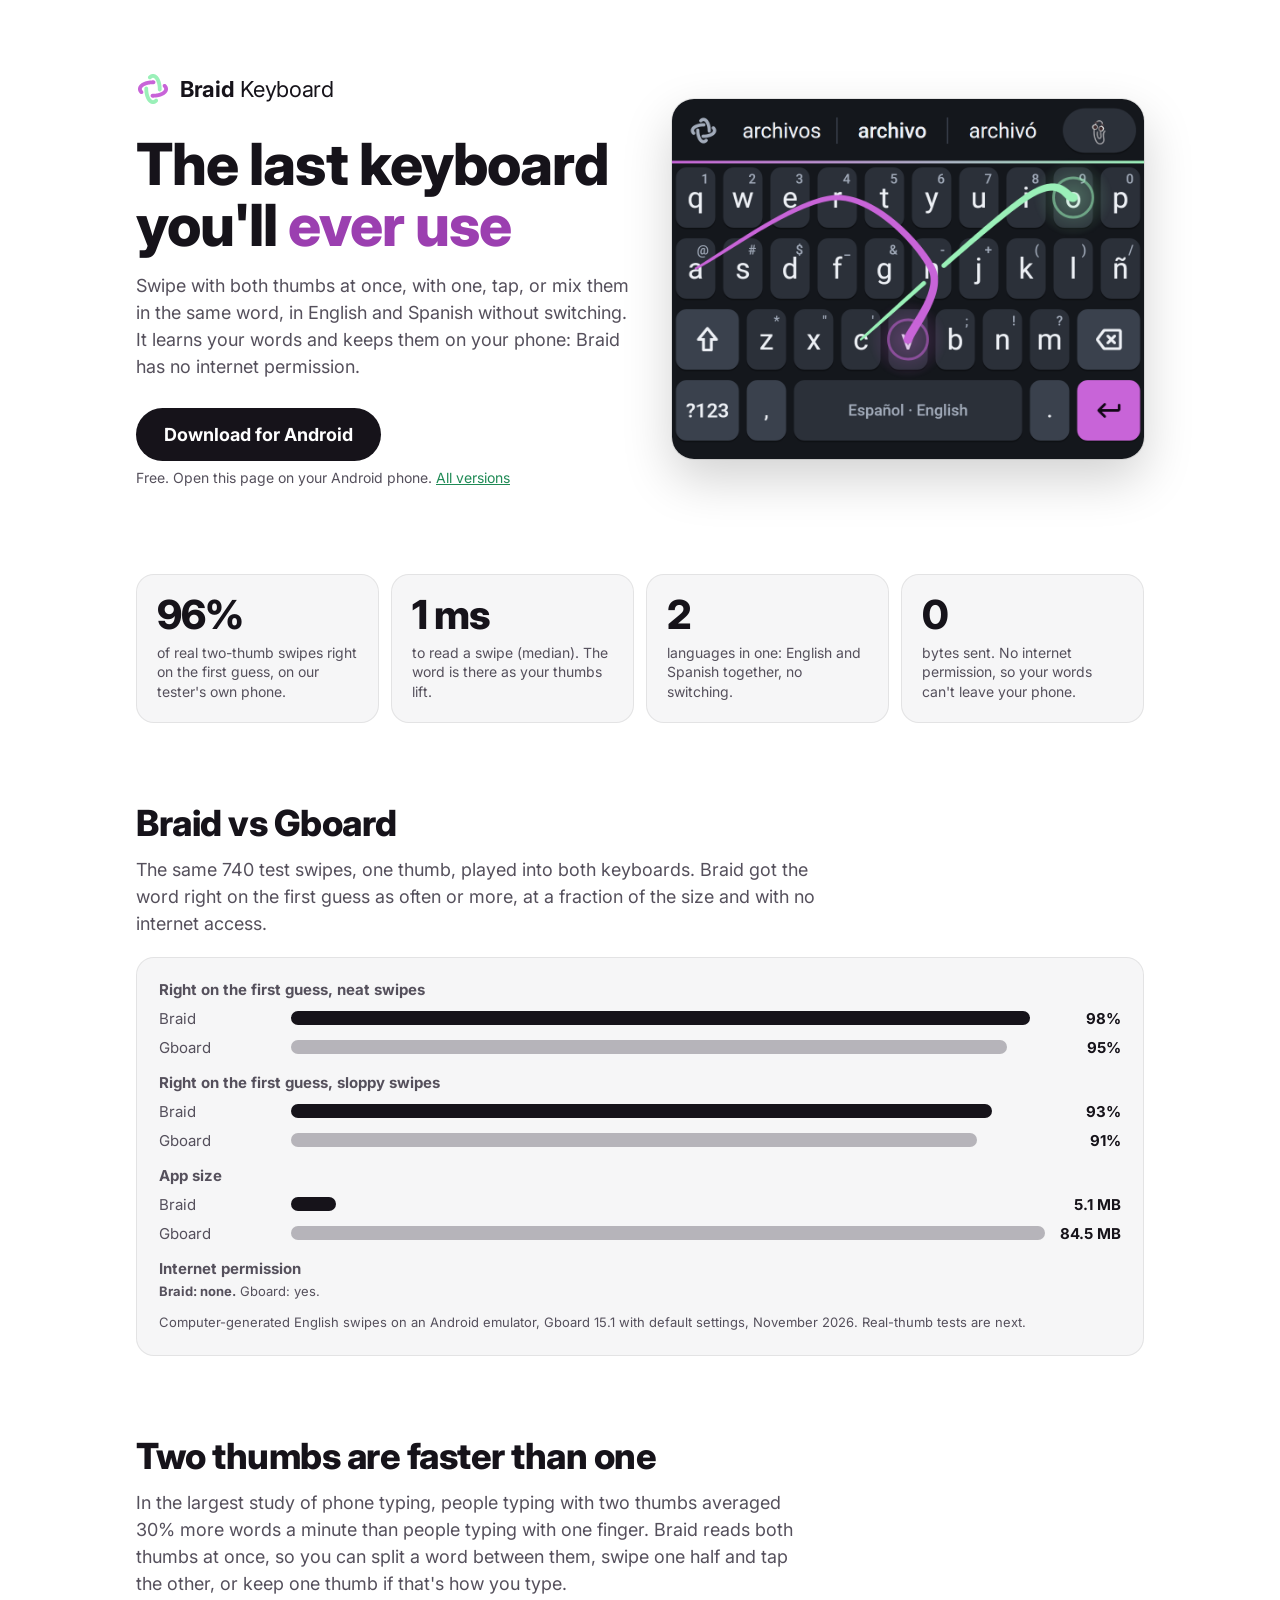
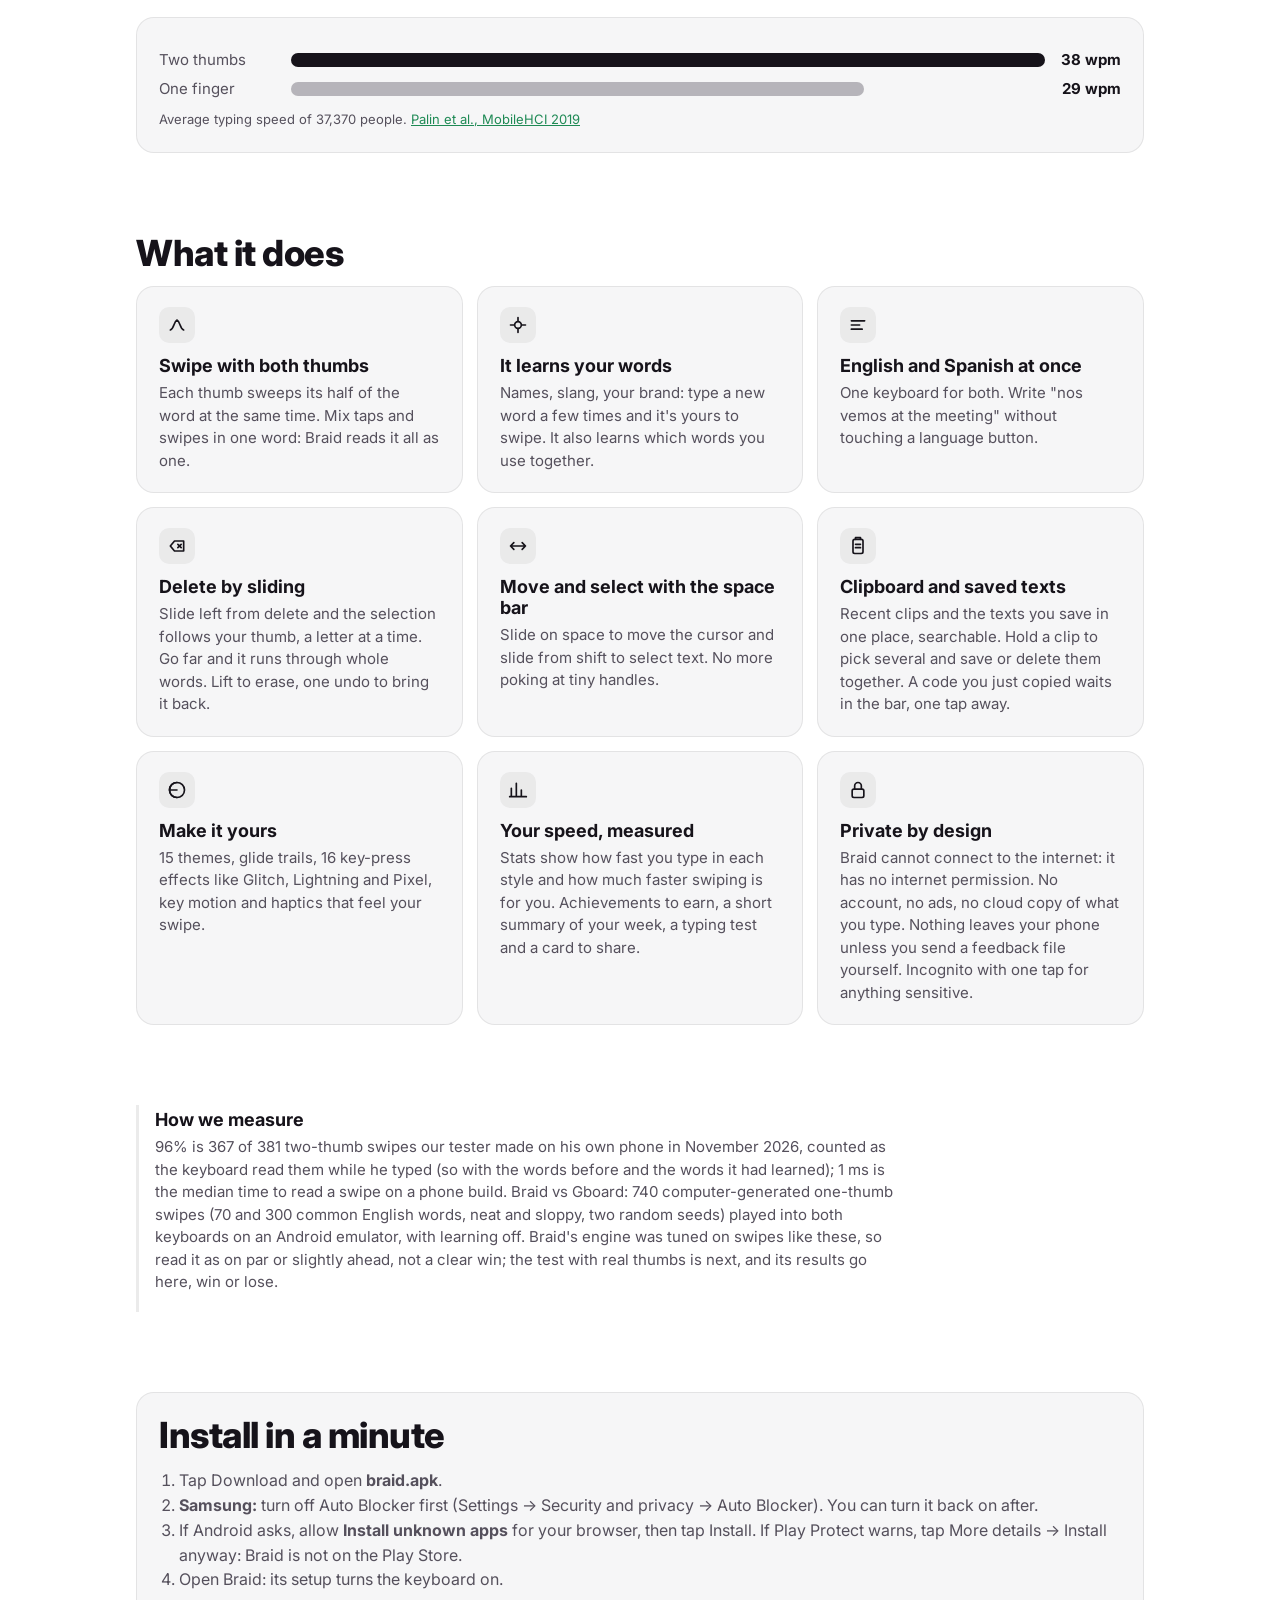
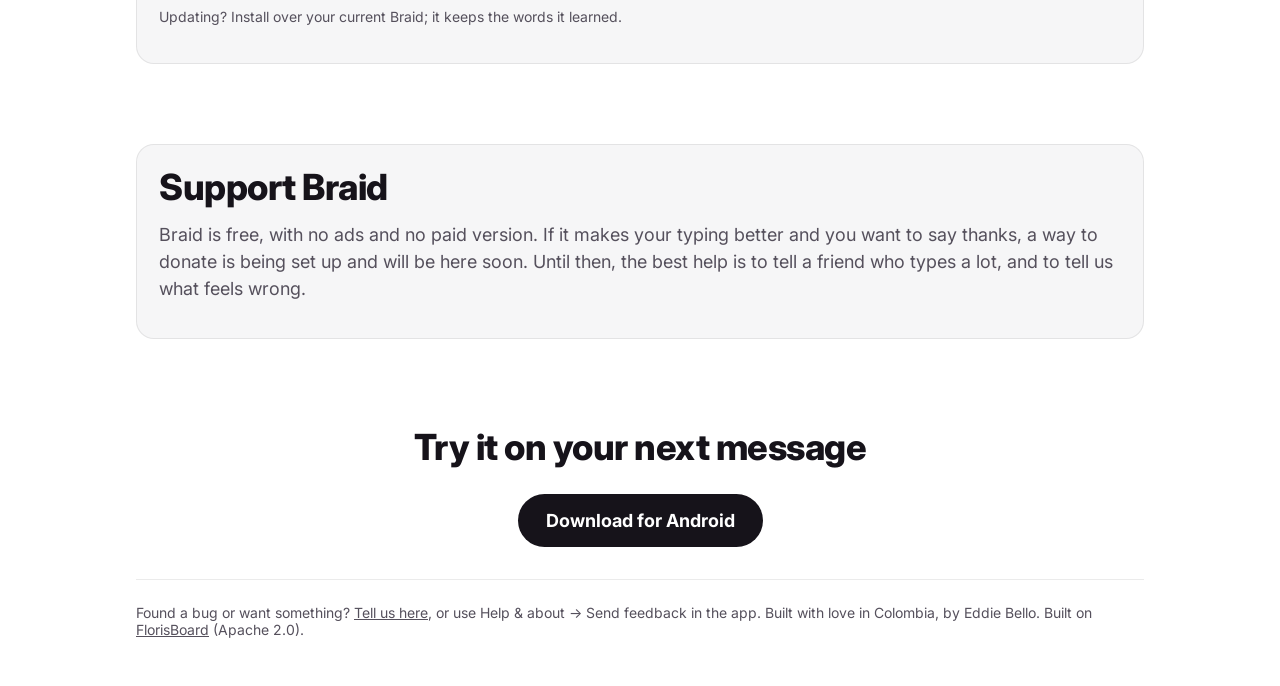
==== docs/index.html @ d8b696b7 "Landing page for 1.16.0: the 96% phone figure, 5.1 MB, new features, privacy in plain words, where t" ====
<!doctype html>
<html lang="en">
<head>
<meta charset="utf-8">
<meta name="viewport" content="width=device-width, initial-scale=1">
<title>Braid Keyboard: the last keyboard you'll ever use</title>
<meta name="description" content="A swipe keyboard for Android that reads two thumbs at once. One thumb, two, taps or a mix, in English and Spanish. Learns your words. Free, private, no internet permission.">
<meta property="og:type" content="website">
<meta property="og:site_name" content="Braid Keyboard">
<meta property="og:title" content="Braid Keyboard: the last keyboard you'll ever use">
<meta property="og:description" content="Swipe with one thumb or two, in English and Spanish. Free for Android. Private: no internet permission.">
<meta property="og:url" content="https://eddie85u.github.io/braidkeyboard/">
<meta property="og:image" content="https://eddie85u.github.io/braidkeyboard/og.png">
<meta property="og:image:width" content="1200">
<meta property="og:image:height" content="630">
<meta property="og:image:alt" content="Braid Keyboard: two thumbs gliding on the keyboard at once">
<meta name="twitter:card" content="summary_large_image">
<meta name="twitter:title" content="Braid Keyboard: the last keyboard you'll ever use">
<meta name="twitter:description" content="Swipe with one thumb or two, in English and Spanish. Free for Android.">
<meta name="twitter:image" content="https://eddie85u.github.io/braidkeyboard/og.png">
<meta name="theme-color" content="#ffffff">
<link rel="icon" type="image/png" href="icon.png">
<link href="https://fonts.googleapis.com/css2?family=Inter:wght@500;700;800&display=swap" rel="stylesheet">
<style>
  :root{--bg:#ffffff;--card:#f6f6f7;--text:#16131a;--muted:#55505c;--orchid:#9b3fb0;--mint:#1f8a55;--line:rgba(0,0,0,.08);--btn:#16131a;--btntext:#fff;--ico:rgba(0,0,0,.05)}
  @media(prefers-color-scheme:dark){:root{--bg:#111113;--card:#1b1b1e;--text:#f4f4f5;--muted:#a8a8b0;--orchid:#d08ae0;--mint:#8fe3b0;--line:rgba(255,255,255,.09);--btn:#f4f4f5;--btntext:#111113;--ico:rgba(255,255,255,.07)}}
  *{box-sizing:border-box}
  html:not([lang=es]) [lang=es],html[lang=es] [lang=en]{display:none}
  body{margin:0;background:var(--bg);color:var(--text);font-family:Inter,Segoe UI,Roboto,Arial,sans-serif}
  .wrap{max-width:1040px;margin:0 auto;padding:0 16px}
  a{color:var(--mint)}
  .hero{display:grid;gap:40px;grid-template-columns:minmax(0,1fr);padding:40px 0 48px}
  @media(min-width:860px){.hero{grid-template-columns:minmax(0,1.05fr) minmax(0,1fr);align-items:center;padding-top:72px}}
  .wm{display:flex;align-items:center;gap:10px;font-size:22px;letter-spacing:-.3px}.wm img{height:34px;width:34px}
  h1{font-size:clamp(36px,7vw,58px);line-height:1.05;font-weight:800;letter-spacing:-1px;margin:28px 0 16px}
  h2{font-size:clamp(26px,4.5vw,36px);line-height:1.15;font-weight:800;letter-spacing:-.5px;margin:0 0 12px}
  h3{font-size:18px;margin:0 0 6px}
  .a{color:inherit}.b{color:var(--orchid)}
  p{font-size:18px;line-height:1.5;color:var(--muted);margin:0 0 14px}
  .btn{display:inline-block;margin:14px 0 8px;padding:16px 28px;border-radius:999px;background:var(--btn);color:var(--btntext);font-weight:700;font-size:18px;text-decoration:none}
  .small{font-size:14px;color:var(--muted)}
  .kb{width:100%;border-radius:22px;box-shadow:0 20px 50px rgba(0,0,0,.18),0 0 0 1px var(--line)}
  section.block{padding:40px 0}
  .lead{max-width:680px}
  .stats{display:grid;gap:12px;grid-template-columns:repeat(2,minmax(0,1fr))}
  @media(min-width:760px){.stats{grid-template-columns:repeat(4,minmax(0,1fr))}}
  .stat{background:var(--card);border:1px solid var(--line);border-radius:18px;padding:20px}
  .num{font-size:clamp(30px,5vw,40px);font-weight:800;letter-spacing:-1px;color:var(--text);line-height:1}
  .stat p{font-size:14px;margin:8px 0 0;line-height:1.4}
  .bars{background:var(--card);border:1px solid var(--line);border-radius:18px;padding:22px;margin-top:20px}
  .bars h3{font-size:15px;color:var(--muted);font-weight:700;margin:0 0 4px}
  .bar{display:grid;grid-template-columns:120px minmax(0,1fr) 64px;gap:12px;align-items:center;margin:10px 0;font-size:15px;color:var(--muted)}
  .bar i{display:block;height:14px;border-radius:7px;background:var(--text)}
  .bar.one i{background:var(--muted);opacity:.4}
  .bar b{color:var(--text);text-align:right}
  .src{font-size:13px;color:var(--muted);margin:12px 0 0}
  .grid{display:grid;gap:14px;grid-template-columns:minmax(0,1fr)}
  @media(min-width:640px){.grid{grid-template-columns:repeat(2,minmax(0,1fr))}}
  @media(min-width:960px){.grid{grid-template-columns:repeat(3,minmax(0,1fr))}}
  .card{background:var(--card);border:1px solid var(--line);border-radius:18px;padding:20px 22px}
  .card p{font-size:15px;margin:0}
  .ico{width:36px;height:36px;border-radius:10px;background:var(--ico);display:grid;place-items:center;margin-bottom:12px}
  .ico svg{width:20px;height:20px;stroke:var(--text);fill:none;stroke-width:2;stroke-linecap:round;stroke-linejoin:round}
  .honest{border-left:3px solid var(--line);padding:4px 0 4px 16px;max-width:760px}
  .honest p{font-size:15px}
  ol{margin:0;padding-left:20px;color:var(--muted);line-height:1.55;font-size:16px}
  .steps{background:var(--card);border:1px solid var(--line);border-radius:18px;padding:22px}
  .cta{text-align:center;padding:48px 0 24px}
  footer{font-size:14px;color:var(--muted);padding:24px 0 48px;border-top:1px solid var(--line)}
  footer a{color:var(--muted)}
</style>
</head>
<body>
<div class="wrap">
  <div class="hero">
    <section>
      <div class="wm"><img src="mark.svg" alt=""><span><b>Braid</b> Keyboard</span></div>
      <h1><span lang="en">The last keyboard <span class="a">you'll</span> <span class="b">ever use</span></span><span lang="es">El último teclado <span class="a">que vas</span> <span class="b">a usar</span></span></h1>
      <p lang="en">Swipe with both thumbs at once, with one, tap, or mix them in the same word, in English and Spanish without switching. It learns your words and keeps them on your phone: Braid has no internet permission.</p>
      <p lang="es">Desliza con los dos pulgares a la vez, con uno, toca o mezcla en la misma palabra, en español e inglés sin cambiar de idioma. Aprende tus palabras y las guarda en tu teléfono: Braid no tiene permiso de internet.</p>
      <a class="btn" href="https://github.com/eddie85u/braidkeyboard/releases/latest/download/braid.apk"><span lang="en">Download for Android</span><span lang="es">Descargar para Android</span></a>
      <div class="small"><span lang="en">Free. Open this page on your Android phone. <a href="https://github.com/eddie85u/braidkeyboard/releases/latest">All versions</a></span><span lang="es">Gratis. Abre esta página en tu Android. <a href="https://github.com/eddie85u/braidkeyboard/releases/latest">Todas las versiones</a></span></div>
    </section>
    <img class="kb" src="keyboard.png" alt="Braid with two thumbs gliding at once">
  </div>

  <section class="block">
    <div class="stats">
      <div class="stat"><div class="num">96%</div><p lang="en">of real two-thumb swipes right on the first guess, on our tester's own phone.</p><p lang="es">de deslizamientos reales con dos pulgares, acertados a la primera, en el teléfono de nuestro probador.</p></div>
      <div class="stat"><div class="num o">1 ms</div><p lang="en">to read a swipe (median). The word is there as your thumbs lift.</p><p lang="es">para leer un deslizamiento (mediana). La palabra está ahí al levantar los pulgares.</p></div>
      <div class="stat"><div class="num">2</div><p lang="en">languages in one: English and Spanish together, no switching.</p><p lang="es">idiomas en uno: español e inglés juntos, sin cambiar.</p></div>
      <div class="stat"><div class="num o">0</div><p lang="en">bytes sent. No internet permission, so your words can't leave your phone.</p><p lang="es">bytes enviados. Sin permiso de internet, tus palabras no salen de tu teléfono.</p></div>
    </div>
  </section>

  <section class="block">
    <div class="lead">
      <h2><span lang="en">Braid vs Gboard</span><span lang="es">Braid vs Gboard</span></h2>
      <p lang="en">The same 740 test swipes, one thumb, played into both keyboards. Braid got the word right on the first guess as often or more, at a fraction of the size and with no internet access.</p>
      <p lang="es">Los mismos 740 deslizamientos de prueba, con un pulgar, en los dos teclados. Braid acertó la palabra a la primera igual o más veces, con una fracción del tamaño y sin acceso a internet.</p>
    </div>
    <div class="bars">
      <h3><span lang="en">Right on the first guess, neat swipes</span><span lang="es">Acierto a la primera, trazos limpios</span></h3>
      <div class="bar"><span>Braid</span><i style="width:98%"></i><b>98%</b></div>
      <div class="bar one"><span>Gboard</span><i style="width:95%"></i><b>95%</b></div>
      <h3 style="margin-top:16px"><span lang="en">Right on the first guess, sloppy swipes</span><span lang="es">Acierto a la primera, trazos descuidados</span></h3>
      <div class="bar"><span>Braid</span><i style="width:93%"></i><b>93%</b></div>
      <div class="bar one"><span>Gboard</span><i style="width:91%"></i><b>91%</b></div>
      <h3 style="margin-top:16px"><span lang="en">App size</span><span lang="es">Tamaño de la app</span></h3>
      <div class="bar"><span>Braid</span><i style="width:6%"></i><b>5.1 MB</b></div>
      <div class="bar one"><span>Gboard</span><i style="width:100%"></i><b>84.5 MB</b></div>
      <h3 style="margin-top:16px"><span lang="en">Internet permission</span><span lang="es">Permiso de internet</span></h3>
      <p class="src" style="margin-top:4px"><span lang="en"><b>Braid: none.</b> Gboard: yes.</span><span lang="es"><b>Braid: ninguno.</b> Gboard: sí.</span></p>
      <p class="src"><span lang="en">Computer-generated English swipes on an Android emulator, Gboard 15.1 with default settings, November 2026. Real-thumb tests are next.</span><span lang="es">Deslizamientos en inglés generados por computadora en un emulador de Android, Gboard 15.1 con su configuración de fábrica, noviembre de 2026. Siguen las pruebas con pulgares reales.</span></p>
    </div>
  </section>

  <section class="block">
    <div class="lead">
      <h2><span lang="en">Two thumbs are faster than one</span><span lang="es">Dos pulgares son más rápidos que uno</span></h2>
      <p lang="en">In the largest study of phone typing, people typing with two thumbs averaged 30% more words a minute than people typing with one finger. Braid reads both thumbs at once, so you can split a word between them, swipe one half and tap the other, or keep one thumb if that's how you type.</p>
      <p lang="es">En el estudio más grande sobre escritura en el teléfono, quienes escriben con dos pulgares hicieron en promedio 30% más palabras por minuto que quienes escriben con un dedo. Braid lee los dos pulgares a la vez: reparte una palabra entre ellos, desliza una mitad y toca la otra, o sigue con un pulgar si así escribes.</p>
    </div>
    <div class="bars" role="img" aria-label="Two thumbs 38 words a minute, one finger 29">
      <div class="bar"><span lang="en">Two thumbs</span><span lang="es">Dos pulgares</span><i style="width:100%"></i><b>38 wpm</b></div>
      <div class="bar one"><span lang="en">One finger</span><span lang="es">Un dedo</span><i style="width:76%"></i><b>29 wpm</b></div>
      <p class="src"><span lang="en">Average typing speed of 37,370 people.</span><span lang="es">Velocidad promedio de 37.370 personas.</span> <a href="https://www.pokristensson.com/pubs/PalinEtAlMobileHCI2019.pdf">Palin et al., MobileHCI 2019</a></p>
    </div>
  </section>

  <section class="block">
    <h2><span lang="en">What it does</span><span lang="es">Lo que hace</span></h2>
    <div class="grid">
      <div class="card"><div class="ico"><svg viewBox="0 0 24 24"><path d="M4 18c5-2 4-10 8-12M20 18c-5-2-4-10-8-12"/></svg></div><h3><span lang="en">Swipe with both thumbs</span><span lang="es">Desliza con los dos pulgares</span></h3><p lang="en">Each thumb sweeps its half of the word at the same time. Mix taps and swipes in one word: Braid reads it all as one.</p><p lang="es">Cada pulgar recorre su mitad de la palabra al mismo tiempo. Mezcla toques y deslizamientos en una palabra: Braid lo lee todo junto.</p></div>
      <div class="card"><div class="ico"><svg viewBox="0 0 24 24"><path d="M12 3v4M12 17v4M3 12h4M17 12h4"/><circle cx="12" cy="12" r="4"/></svg></div><h3><span lang="en">It learns your words</span><span lang="es">Aprende tus palabras</span></h3><p lang="en">Names, slang, your brand: type a new word a few times and it's yours to swipe. It also learns which words you use together.</p><p lang="es">Nombres, jerga, tu marca: escribe una palabra nueva unas veces y ya la puedes deslizar. También aprende qué palabras usas juntas.</p></div>
      <div class="card"><div class="ico"><svg viewBox="0 0 24 24"><path d="M4 7h16M4 12h10M4 17h13"/></svg></div><h3><span lang="en">English and Spanish at once</span><span lang="es">Español e inglés a la vez</span></h3><p lang="en">One keyboard for both. Write "nos vemos at the meeting" without touching a language button.</p><p lang="es">Un solo teclado para los dos. Escribe "see you en la reunión" sin tocar un botón de idioma.</p></div>
      <div class="card"><div class="ico"><svg viewBox="0 0 24 24"><path d="M20 6H9l-5 6 5 6h11z"/><path d="M13 10l4 4M17 10l-4 4"/></svg></div><h3><span lang="en">Delete by sliding</span><span lang="es">Borra deslizando</span></h3><p lang="en">Slide left from delete and the selection follows your thumb, a letter at a time. Go far and it runs through whole words. Lift to erase, one undo to bring it back.</p><p lang="es">Desliza a la izquierda desde borrar y la selección sigue tu pulgar, letra por letra. Ve lejos y avanza por palabras enteras. Levanta para borrar; un deshacer lo devuelve.</p></div>
      <div class="card"><div class="ico"><svg viewBox="0 0 24 24"><path d="M3 12h18M7 8l-4 4 4 4M17 8l4 4-4 4"/></svg></div><h3><span lang="en">Move and select with the space bar</span><span lang="es">Mueve y selecciona con la barra espaciadora</span></h3><p lang="en">Slide on space to move the cursor and slide from shift to select text. No more poking at tiny handles.</p><p lang="es">Desliza en el espacio para mover el cursor y desliza desde mayúsculas para seleccionar. Se acabó pelear con los marcadores.</p></div>
      <div class="card"><div class="ico"><svg viewBox="0 0 24 24"><rect x="6" y="4" width="12" height="17" rx="2"/><path d="M9 4V2h6v2M9 10h6M9 14h6"/></svg></div><h3><span lang="en">Clipboard and saved texts</span><span lang="es">Portapapeles y textos guardados</span></h3><p lang="en">Recent clips and the texts you save in one place, searchable. Hold a clip to pick several and save or delete them together. A code you just copied waits in the bar, one tap away.</p><p lang="es">Lo que copiaste y los textos que guardas, en un solo lugar y con búsqueda. Mantén un recorte para elegir varios y guardarlos o borrarlos juntos. Un código recién copiado espera en la barra, a un toque.</p></div>
      <div class="card"><div class="ico"><svg viewBox="0 0 24 24"><circle cx="12" cy="12" r="9"/><path d="M12 3a9 9 0 0 0 0 18M3 12h9"/></svg></div><h3><span lang="en">Make it yours</span><span lang="es">Hazlo tuyo</span></h3><p lang="en">15 themes, glide trails, 16 key-press effects like Glitch, Lightning and Pixel, key motion and haptics that feel your swipe.</p><p lang="es">15 temas, estelas al deslizar, 16 efectos al tocar como Glitch, Rayo y Píxel, movimiento de teclas y vibración que sigue tu trazo.</p></div>
      <div class="card"><div class="ico"><svg viewBox="0 0 24 24"><path d="M4 20V10M10 20V4M16 20v-8M22 20H2"/></svg></div><h3><span lang="en">Your speed, measured</span><span lang="es">Tu velocidad, medida</span></h3><p lang="en">Stats show how fast you type in each style and how much faster swiping is for you. Achievements to earn, a short summary of your week, a typing test and a card to share.</p><p lang="es">Las estadísticas muestran qué tan rápido escribes en cada estilo y cuánto más rápido es deslizar para ti. Logros por ganar, un resumen corto de tu semana, una prueba de escritura y una tarjeta para compartir.</p></div>
      <div class="card"><div class="ico"><svg viewBox="0 0 24 24"><rect x="5" y="11" width="14" height="10" rx="2"/><path d="M8 11V7a4 4 0 0 1 8 0v4"/></svg></div><h3><span lang="en">Private by design</span><span lang="es">Privado de verdad</span></h3><p lang="en">Braid cannot connect to the internet: it has no internet permission. No account, no ads, no cloud copy of what you type. Nothing leaves your phone unless you send a feedback file yourself. Incognito with one tap for anything sensitive.</p><p lang="es">Braid no puede conectarse a internet: no tiene ese permiso. Sin cuenta, sin anuncios, sin copias en la nube de lo que escribes. Nada sale de tu teléfono a menos que tú mismo envíes un archivo de comentarios. Incógnito con un toque para lo delicado.</p></div>
    </div>
  </section>

  <section class="block">
    <div class="honest">
      <h3><span lang="en">How we measure</span><span lang="es">Cómo medimos</span></h3>
      <p lang="en">96% is 367 of 381 two-thumb swipes our tester made on his own phone in November 2026, counted as the keyboard read them while he typed (so with the words before and the words it had learned); 1 ms is the median time to read a swipe on a phone build. Braid vs Gboard: 740 computer-generated one-thumb swipes (70 and 300 common English words, neat and sloppy, two random seeds) played into both keyboards on an Android emulator, with learning off. Braid's engine was tuned on swipes like these, so read it as on par or slightly ahead, not a clear win; the test with real thumbs is next, and its results go here, win or lose.</p>
      <p lang="es">El 96% son 367 de 381 deslizamientos con dos pulgares que nuestro probador hizo en su propio teléfono en noviembre de 2026, contados como el teclado los leyó mientras escribía (con las palabras anteriores y las que había aprendido); 1 ms es la mediana para leer un deslizamiento en un teléfono. Braid vs Gboard: 740 deslizamientos con un pulgar generados por computadora (70 y 300 palabras comunes en inglés, limpios y descuidados, dos semillas al azar) en los dos teclados en un emulador de Android, sin aprendizaje. El motor de Braid se ajustó con deslizamientos así, así que léelo como parejo o un poco adelante, no una victoria clara; sigue la prueba con pulgares reales, y sus resultados van aquí, ganemos o perdamos.</p>
    </div>
  </section>

  <section class="block">
    <div class="steps">
      <h2><span lang="en">Install in a minute</span><span lang="es">Instálalo en un minuto</span></h2>
      <ol lang="en"><li>Tap Download and open <b>braid.apk</b>.</li><li><b>Samsung:</b> turn off Auto Blocker first (Settings → Security and privacy → Auto Blocker). You can turn it back on after.</li><li>If Android asks, allow <b>Install unknown apps</b> for your browser, then tap Install. If Play Protect warns, tap More details → Install anyway: Braid is not on the Play Store.</li><li>Open Braid: its setup turns the keyboard on.</li></ol>
      <ol lang="es"><li>Toca Descargar y abre <b>braid.apk</b>.</li><li><b>Samsung:</b> apaga primero Auto Blocker (Ajustes → Seguridad y privacidad → Auto Blocker). Luego lo puedes volver a encender.</li><li>Si Android pregunta, permite <b>Instalar apps desconocidas</b> para tu navegador y toca Instalar. Si Play Protect avisa, toca Más detalles → Instalar de todos modos: Braid no está en Play Store.</li><li>Abre Braid: su configuración activa el teclado.</li></ol>
      <p class="small" style="margin-top:14px"><span lang="en">Updating? Install over your current Braid; it keeps the words it learned.</span><span lang="es">¿Actualizando? Instala encima de tu Braid actual; conserva las palabras que aprendió.</span></p>
    </div>
  </section>

  <section class="block" id="support">
    <div class="steps">
      <h2><span lang="en">Support Braid</span><span lang="es">Apoya a Braid</span></h2>
      <p lang="en">Braid is free, with no ads and no paid version. If it makes your typing better and you want to say thanks, a way to donate is being set up and will be here soon. Until then, the best help is to tell a friend who types a lot, and to tell us what feels wrong.</p>
      <p lang="es">Braid es gratis, sin anuncios y sin versión de pago. Si te ayuda a escribir mejor y quieres dar las gracias, pronto habrá aquí una forma de donar. Mientras tanto, la mejor ayuda es contarle a alguien que escribe mucho, y contarnos qué se siente raro.</p>
    </div>
  </section>

  <div class="cta">
    <h2><span lang="en">Try it on your next message</span><span lang="es">Pruébalo en tu próximo mensaje</span></h2>
    <a class="btn" href="https://github.com/eddie85u/braidkeyboard/releases/latest/download/braid.apk"><span lang="en">Download for Android</span><span lang="es">Descargar para Android</span></a>
  </div>

  <footer><span lang="en">Found a bug or want something? <a href="https://github.com/eddie85u/braidkeyboard/issues">Tell us here</a>, or use Help &amp; about → Send feedback in the app. Built with love in Colombia, by Eddie Bello. Built on <a href="https://github.com/florisboard/florisboard">FlorisBoard</a> (Apache 2.0).</span><span lang="es">¿Encontraste un error o quieres algo? <a href="https://github.com/eddie85u/braidkeyboard/issues">Cuéntanos aquí</a>, o usa Ayuda e información → Enviar comentarios en la app. Hecho con amor en Colombia, por Eddie Bello. Basado en <a href="https://github.com/florisboard/florisboard">FlorisBoard</a> (Apache 2.0).</span></footer>
</div>
<script>
  try {
    var q = new URLSearchParams(location.search).get('lang');
    if (q === 'es' || (!q && (navigator.language || '').toLowerCase().startsWith('es'))) {
      document.documentElement.lang = 'es';
      document.title = 'Braid Keyboard: el último teclado que vas a usar';
    }
  } catch (e) {}
</script>
</body>
</html>
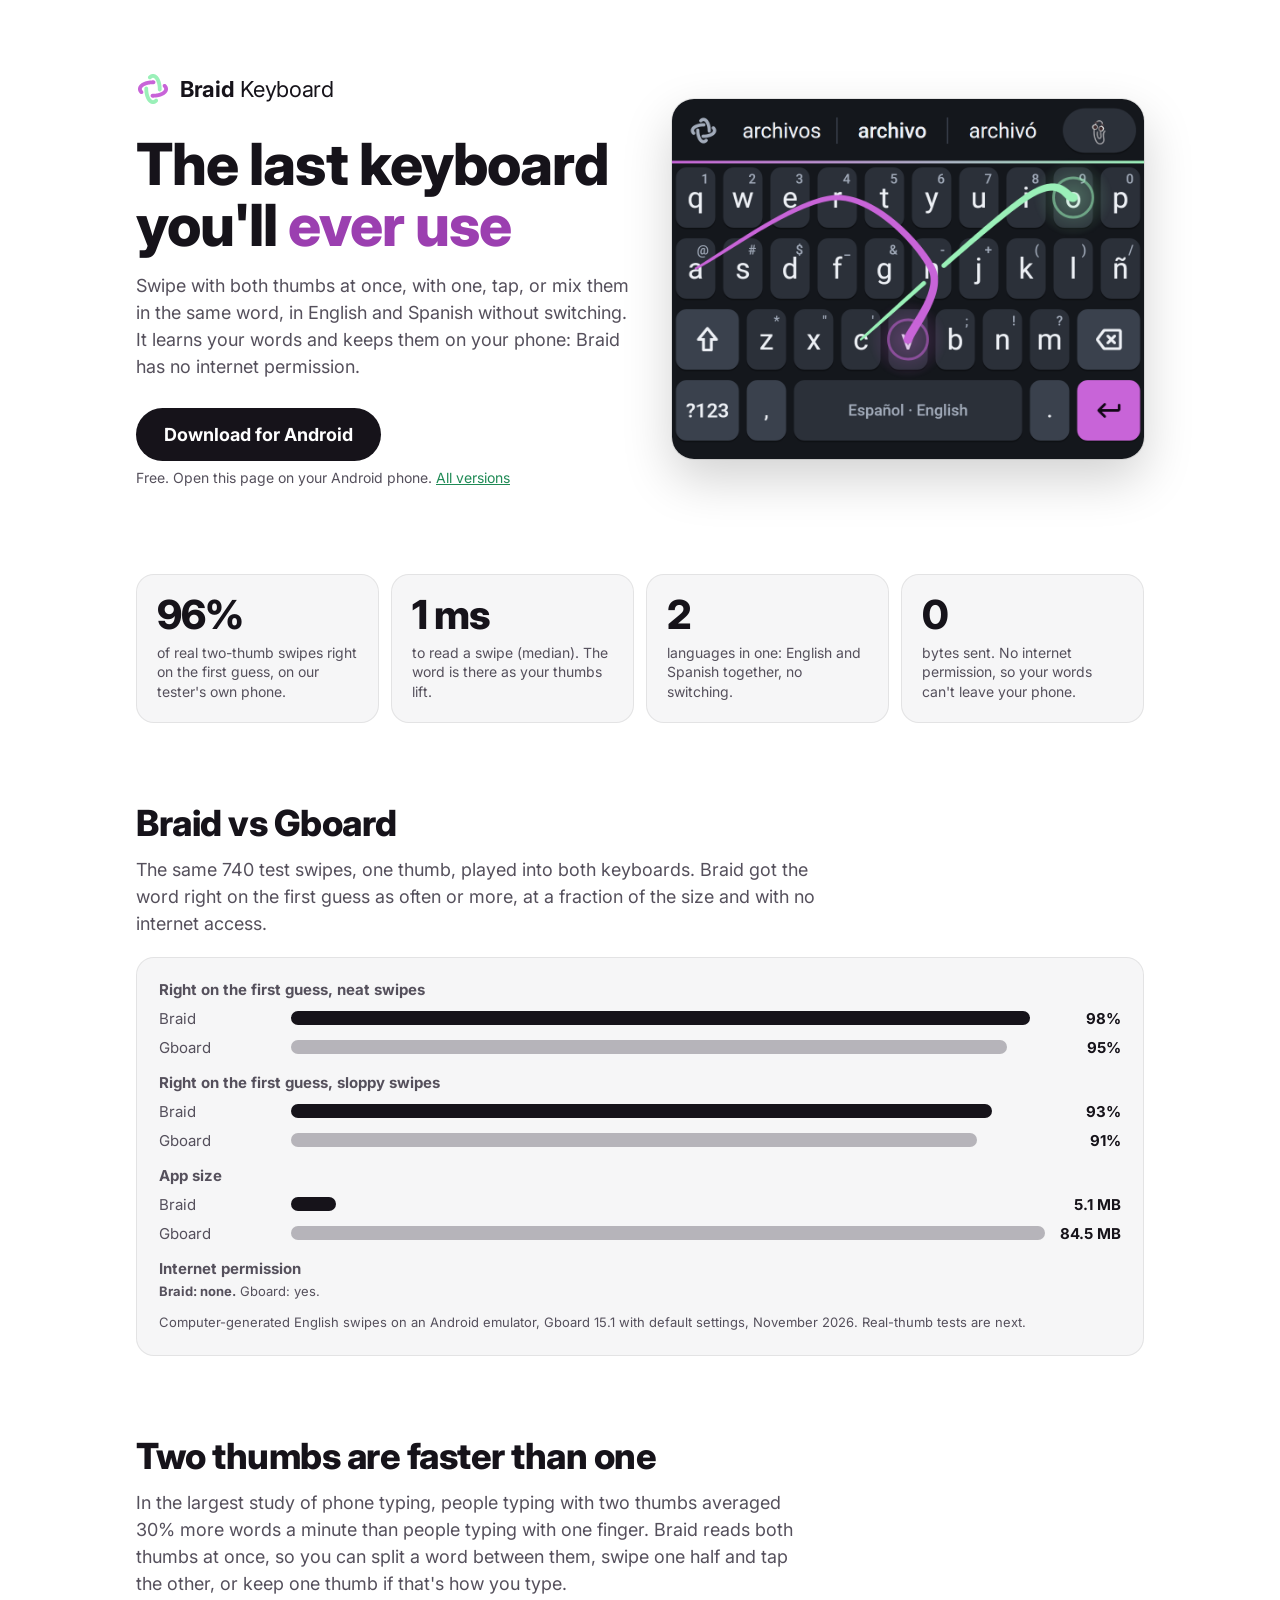
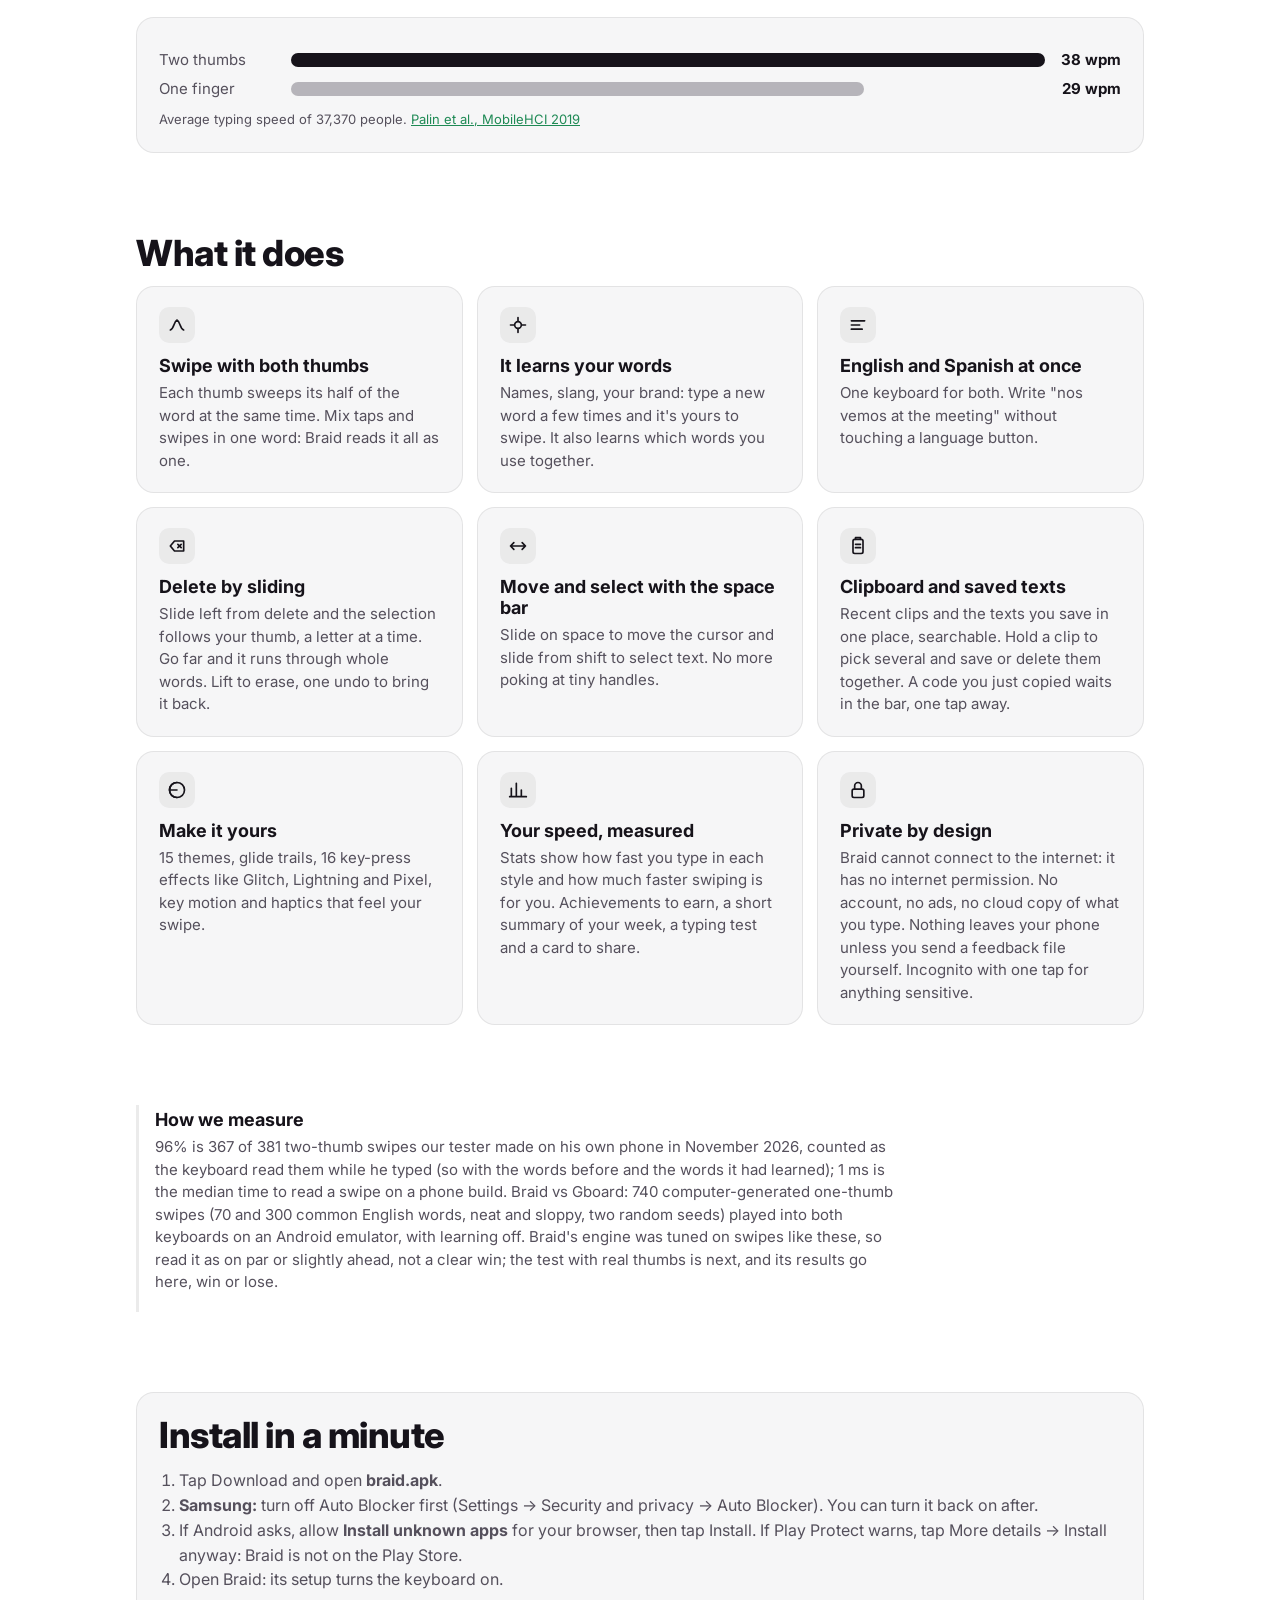
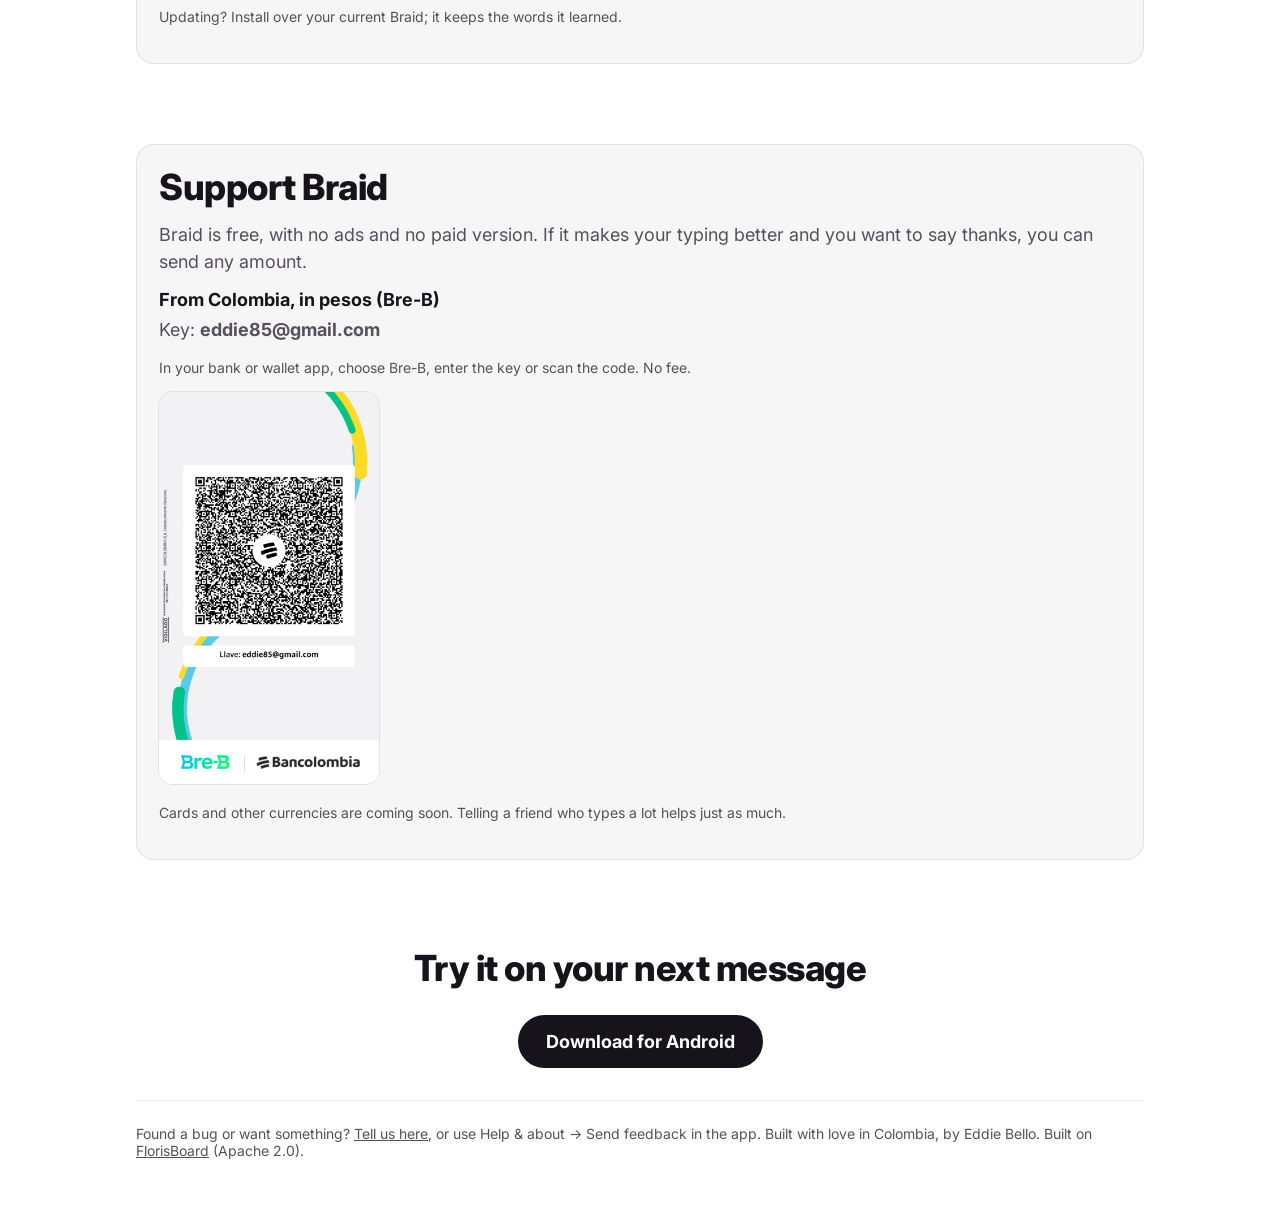
==== commit c0705fc9: "Support section: Bre-B key and QR for Colombia; Sponsor button points at it Co-Authored-By: Claude F" ====
--- a/docs/index.html
+++ b/docs/index.html
@@ -163,8 +163,13 @@
   <section class="block" id="support">
     <div class="steps">
       <h2><span lang="en">Support Braid</span><span lang="es">Apoya a Braid</span></h2>
-      <p lang="en">Braid is free, with no ads and no paid version. If it makes your typing better and you want to say thanks, a way to donate is being set up and will be here soon. Until then, the best help is to tell a friend who types a lot, and to tell us what feels wrong.</p>
-      <p lang="es">Braid es gratis, sin anuncios y sin versión de pago. Si te ayuda a escribir mejor y quieres dar las gracias, pronto habrá aquí una forma de donar. Mientras tanto, la mejor ayuda es contarle a alguien que escribe mucho, y contarnos qué se siente raro.</p>
+      <p lang="en">Braid is free, with no ads and no paid version. If it makes your typing better and you want to say thanks, you can send any amount.</p>
+      <p lang="es">Braid es gratis, sin anuncios y sin versión de pago. Si te ayuda a escribir mejor y quieres dar las gracias, puedes enviar el monto que quieras.</p>
+      <h3><span lang="en">From Colombia, in pesos (Bre-B)</span><span lang="es">Desde Colombia, en pesos (Bre-B)</span></h3>
+      <p><span lang="en">Key</span><span lang="es">Llave</span>: <b style="user-select:all">eddie85@gmail.com</b></p>
+      <p class="small"><span lang="en">In your bank or wallet app, choose Bre-B, enter the key or scan the code. No fee.</span><span lang="es">En la app de tu banco o billetera, elige Bre-B, escribe la llave o escanea el código. Sin costo.</span></p>
+      <img src="breb.jpg" alt="Bre-B QR code for the key eddie85@gmail.com" width="220" height="391" loading="lazy" style="width:220px;height:auto;border-radius:14px;box-shadow:0 0 0 1px var(--line)">
+      <p class="small" style="margin-top:14px"><span lang="en">Cards and other currencies are coming soon. Telling a friend who types a lot helps just as much.</span><span lang="es">Pronto: tarjetas y otras monedas. Contarle a alguien que escribe mucho ayuda igual.</span></p>
     </div>
   </section>
 
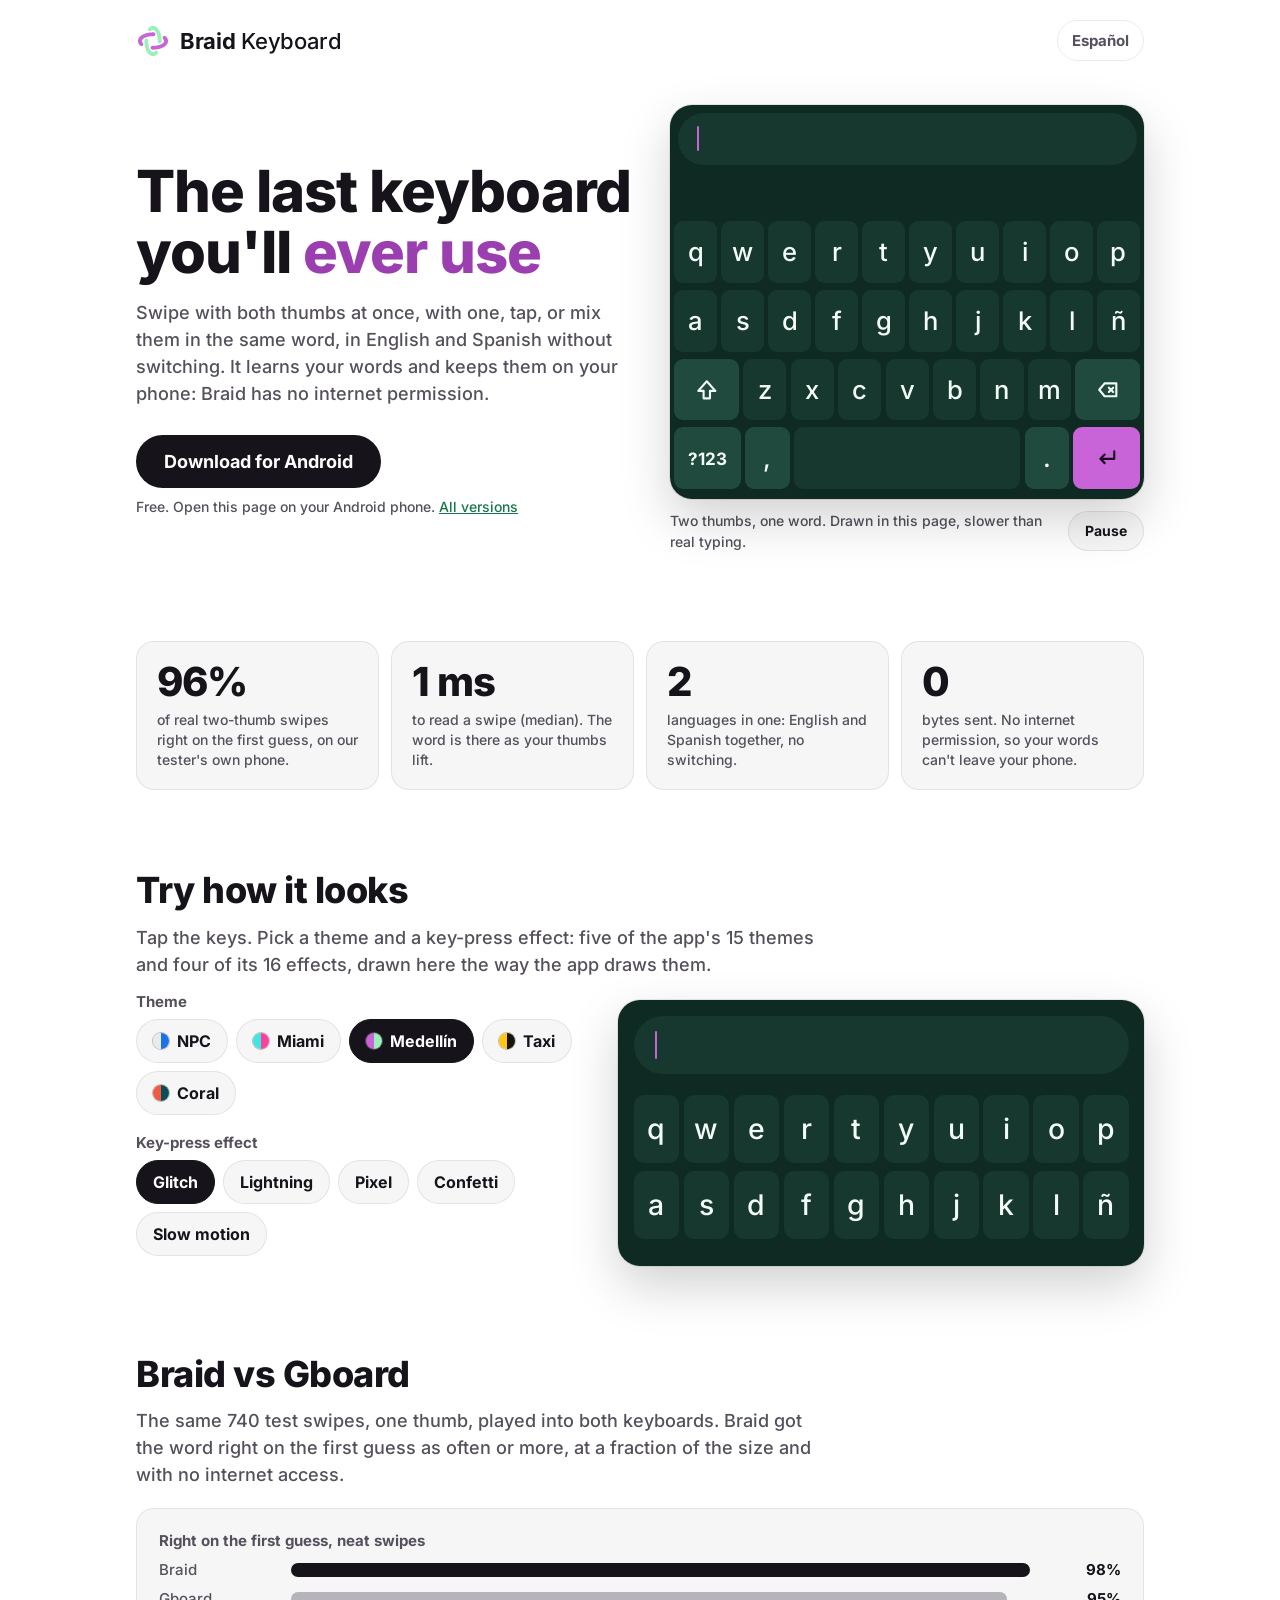
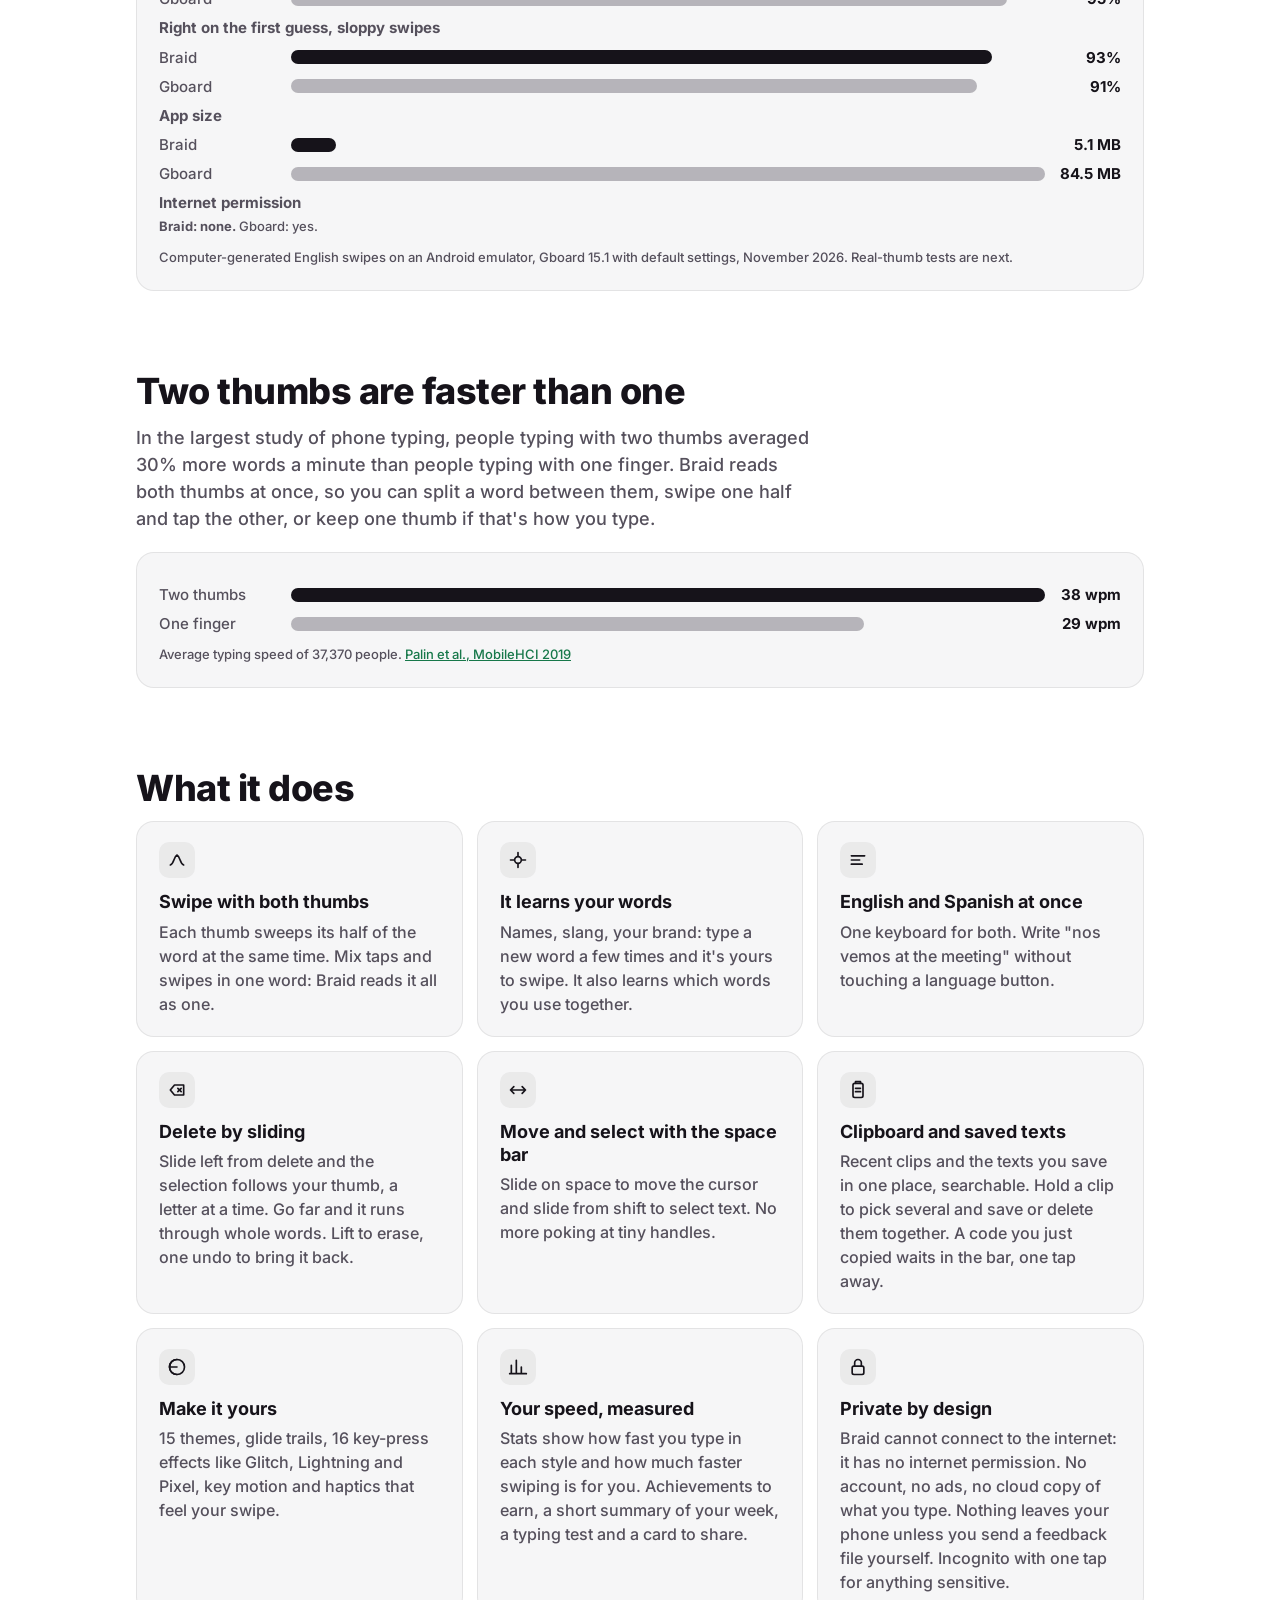
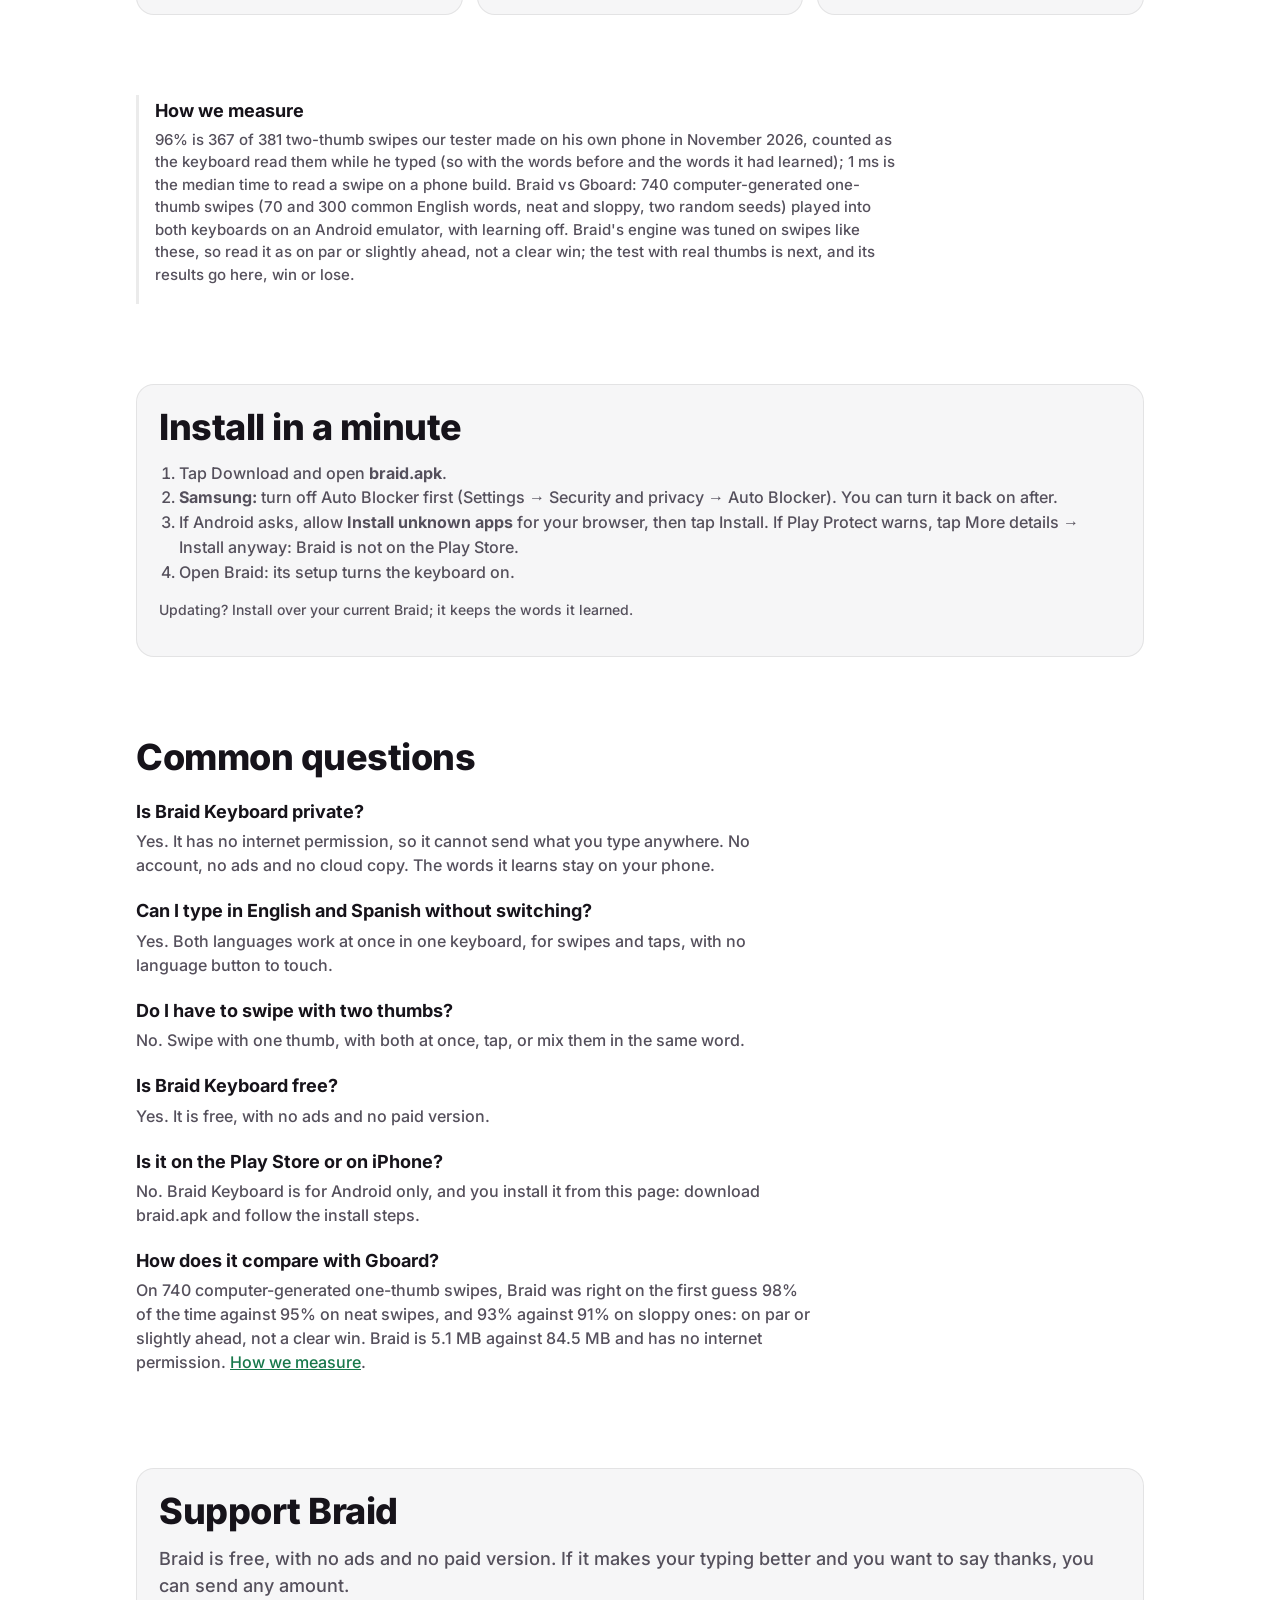
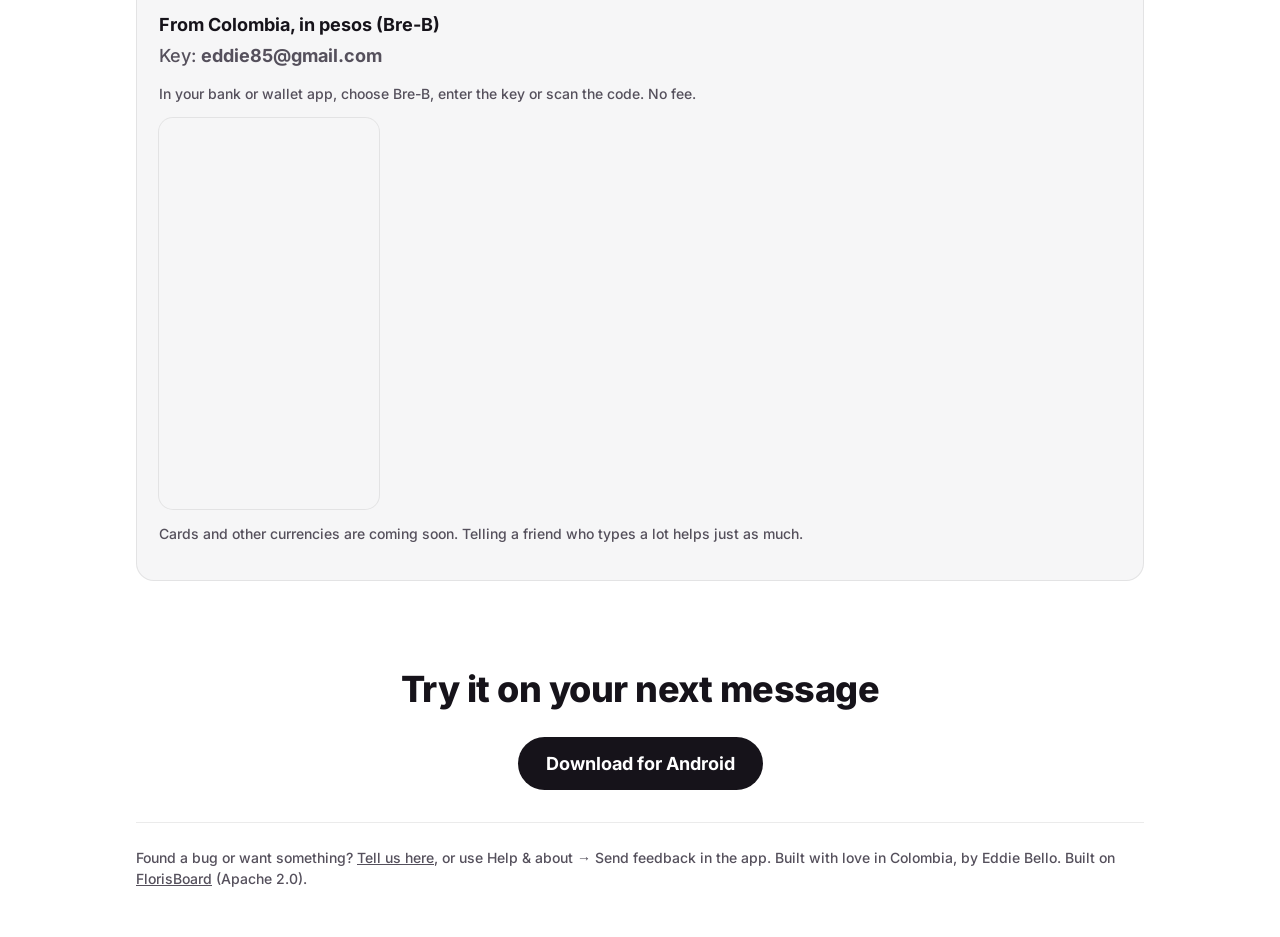
==== commit f778ce84: "Landing page: live two-thumb demo, key effects and themes to try, Spanish at /es/, search and share " ====
--- a/docs/index.html
+++ b/docs/index.html
@@ -3,191 +3,213 @@
 <head>
 <meta charset="utf-8">
 <meta name="viewport" content="width=device-width, initial-scale=1">
-<title>Braid Keyboard: the last keyboard you'll ever use</title>
-<meta name="description" content="A swipe keyboard for Android that reads two thumbs at once. One thumb, two, taps or a mix, in English and Spanish. Learns your words. Free, private, no internet permission.">
+<meta http-equiv="Content-Security-Policy" content="default-src 'none'; script-src 'self'; style-src 'self'; img-src 'self' data:; font-src 'self'; manifest-src 'self'; base-uri 'none'; form-action 'none'">
+<!-- Spanish twin of this page: es/index.html. Change both in the same commit. -->
+<title>Two-thumb swipe keyboard for Android | Braid Keyboard</title>
+<meta name="description" content="A free swipe keyboard for Android that reads two thumbs at once. One thumb, two, taps or a mix, in English and Spanish. Private: no internet permission.">
+<link rel="canonical" href="https://eddie85u.github.io/braidkeyboard/">
+<link rel="alternate" hreflang="en" href="https://eddie85u.github.io/braidkeyboard/">
+<link rel="alternate" hreflang="es" href="https://eddie85u.github.io/braidkeyboard/es/">
+<link rel="alternate" hreflang="x-default" href="https://eddie85u.github.io/braidkeyboard/">
 <meta property="og:type" content="website">
 <meta property="og:site_name" content="Braid Keyboard">
-<meta property="og:title" content="Braid Keyboard: the last keyboard you'll ever use">
+<meta property="og:url" content="https://eddie85u.github.io/braidkeyboard/">
+<meta property="og:title" content="The last keyboard you'll ever use">
 <meta property="og:description" content="Swipe with one thumb or two, in English and Spanish. Free for Android. Private: no internet permission.">
-<meta property="og:url" content="https://eddie85u.github.io/braidkeyboard/">
-<meta property="og:image" content="https://eddie85u.github.io/braidkeyboard/og.png">
+<meta property="og:image" content="https://eddie85u.github.io/braidkeyboard/og-braid-keyboard.jpg">
 <meta property="og:image:width" content="1200">
 <meta property="og:image:height" content="630">
 <meta property="og:image:alt" content="Braid Keyboard: two thumbs gliding on the keyboard at once">
+<meta property="og:locale" content="en_US">
+<meta property="og:locale:alternate" content="es_LA">
 <meta name="twitter:card" content="summary_large_image">
-<meta name="twitter:title" content="Braid Keyboard: the last keyboard you'll ever use">
-<meta name="twitter:description" content="Swipe with one thumb or two, in English and Spanish. Free for Android.">
-<meta name="twitter:image" content="https://eddie85u.github.io/braidkeyboard/og.png">
-<meta name="theme-color" content="#ffffff">
-<link rel="icon" type="image/png" href="icon.png">
-<link href="https://fonts.googleapis.com/css2?family=Inter:wght@500;700;800&display=swap" rel="stylesheet">
-<style>
-  :root{--bg:#ffffff;--card:#f6f6f7;--text:#16131a;--muted:#55505c;--orchid:#9b3fb0;--mint:#1f8a55;--line:rgba(0,0,0,.08);--btn:#16131a;--btntext:#fff;--ico:rgba(0,0,0,.05)}
-  @media(prefers-color-scheme:dark){:root{--bg:#111113;--card:#1b1b1e;--text:#f4f4f5;--muted:#a8a8b0;--orchid:#d08ae0;--mint:#8fe3b0;--line:rgba(255,255,255,.09);--btn:#f4f4f5;--btntext:#111113;--ico:rgba(255,255,255,.07)}}
-  *{box-sizing:border-box}
-  html:not([lang=es]) [lang=es],html[lang=es] [lang=en]{display:none}
-  body{margin:0;background:var(--bg);color:var(--text);font-family:Inter,Segoe UI,Roboto,Arial,sans-serif}
-  .wrap{max-width:1040px;margin:0 auto;padding:0 16px}
-  a{color:var(--mint)}
-  .hero{display:grid;gap:40px;grid-template-columns:minmax(0,1fr);padding:40px 0 48px}
-  @media(min-width:860px){.hero{grid-template-columns:minmax(0,1.05fr) minmax(0,1fr);align-items:center;padding-top:72px}}
-  .wm{display:flex;align-items:center;gap:10px;font-size:22px;letter-spacing:-.3px}.wm img{height:34px;width:34px}
-  h1{font-size:clamp(36px,7vw,58px);line-height:1.05;font-weight:800;letter-spacing:-1px;margin:28px 0 16px}
-  h2{font-size:clamp(26px,4.5vw,36px);line-height:1.15;font-weight:800;letter-spacing:-.5px;margin:0 0 12px}
-  h3{font-size:18px;margin:0 0 6px}
-  .a{color:inherit}.b{color:var(--orchid)}
-  p{font-size:18px;line-height:1.5;color:var(--muted);margin:0 0 14px}
-  .btn{display:inline-block;margin:14px 0 8px;padding:16px 28px;border-radius:999px;background:var(--btn);color:var(--btntext);font-weight:700;font-size:18px;text-decoration:none}
-  .small{font-size:14px;color:var(--muted)}
-  .kb{width:100%;border-radius:22px;box-shadow:0 20px 50px rgba(0,0,0,.18),0 0 0 1px var(--line)}
-  section.block{padding:40px 0}
-  .lead{max-width:680px}
-  .stats{display:grid;gap:12px;grid-template-columns:repeat(2,minmax(0,1fr))}
-  @media(min-width:760px){.stats{grid-template-columns:repeat(4,minmax(0,1fr))}}
-  .stat{background:var(--card);border:1px solid var(--line);border-radius:18px;padding:20px}
-  .num{font-size:clamp(30px,5vw,40px);font-weight:800;letter-spacing:-1px;color:var(--text);line-height:1}
-  .stat p{font-size:14px;margin:8px 0 0;line-height:1.4}
-  .bars{background:var(--card);border:1px solid var(--line);border-radius:18px;padding:22px;margin-top:20px}
-  .bars h3{font-size:15px;color:var(--muted);font-weight:700;margin:0 0 4px}
-  .bar{display:grid;grid-template-columns:120px minmax(0,1fr) 64px;gap:12px;align-items:center;margin:10px 0;font-size:15px;color:var(--muted)}
-  .bar i{display:block;height:14px;border-radius:7px;background:var(--text)}
-  .bar.one i{background:var(--muted);opacity:.4}
-  .bar b{color:var(--text);text-align:right}
-  .src{font-size:13px;color:var(--muted);margin:12px 0 0}
-  .grid{display:grid;gap:14px;grid-template-columns:minmax(0,1fr)}
-  @media(min-width:640px){.grid{grid-template-columns:repeat(2,minmax(0,1fr))}}
-  @media(min-width:960px){.grid{grid-template-columns:repeat(3,minmax(0,1fr))}}
-  .card{background:var(--card);border:1px solid var(--line);border-radius:18px;padding:20px 22px}
-  .card p{font-size:15px;margin:0}
-  .ico{width:36px;height:36px;border-radius:10px;background:var(--ico);display:grid;place-items:center;margin-bottom:12px}
-  .ico svg{width:20px;height:20px;stroke:var(--text);fill:none;stroke-width:2;stroke-linecap:round;stroke-linejoin:round}
-  .honest{border-left:3px solid var(--line);padding:4px 0 4px 16px;max-width:760px}
-  .honest p{font-size:15px}
-  ol{margin:0;padding-left:20px;color:var(--muted);line-height:1.55;font-size:16px}
-  .steps{background:var(--card);border:1px solid var(--line);border-radius:18px;padding:22px}
-  .cta{text-align:center;padding:48px 0 24px}
-  footer{font-size:14px;color:var(--muted);padding:24px 0 48px;border-top:1px solid var(--line)}
-  footer a{color:var(--muted)}
-</style>
+<link rel="icon" href="favicon.ico" sizes="32x32">
+<link rel="icon" href="favicon-96.png" type="image/png" sizes="96x96">
+<link rel="icon" href="mark.svg" type="image/svg+xml">
+<link rel="apple-touch-icon" href="apple-touch-icon.png">
+<link rel="manifest" href="site.webmanifest">
+<meta name="theme-color" content="#ffffff" media="(prefers-color-scheme: light)">
+<meta name="theme-color" content="#111113" media="(prefers-color-scheme: dark)">
+<link rel="preload" href="fonts/inter-latin.woff2" as="font" type="font/woff2" crossorigin>
+<link rel="stylesheet" href="page.css">
+<script src="lang.js"></script><script src="page.js" defer></script>
+<script type="application/ld+json">
+{"@context":"https://schema.org","@graph":[
+{"@type":"Organization","@id":"https://eddie85u.github.io/braidkeyboard/#organization","name":"Braid Keyboard","url":"https://eddie85u.github.io/braidkeyboard/","logo":"https://eddie85u.github.io/braidkeyboard/icon-512.png","description":"Braid Keyboard is a free swipe keyboard for Android that reads two thumbs at once, in English and Spanish.","founder":{"@type":"Person","name":"Eddie Bello"},"sameAs":["https://github.com/eddie85u/braidkeyboard"]},
+{"@type":"WebSite","@id":"https://eddie85u.github.io/braidkeyboard/#website","name":"Braid Keyboard","alternateName":"Braid","url":"https://eddie85u.github.io/braidkeyboard/","publisher":{"@id":"https://eddie85u.github.io/braidkeyboard/#organization"},"inLanguage":["en","es"]},
+{"@type":"WebPage","@id":"https://eddie85u.github.io/braidkeyboard/#webpage","url":"https://eddie85u.github.io/braidkeyboard/","name":"Two-thumb swipe keyboard for Android | Braid Keyboard","description":"A free swipe keyboard for Android that reads two thumbs at once. One thumb, two, taps or a mix, in English and Spanish. Private: no internet permission.","isPartOf":{"@id":"https://eddie85u.github.io/braidkeyboard/#website"},"about":{"@id":"https://eddie85u.github.io/braidkeyboard/#app"},"inLanguage":"en"},
+{"@type":"MobileApplication","@id":"https://eddie85u.github.io/braidkeyboard/#app","name":"Braid Keyboard","url":"https://eddie85u.github.io/braidkeyboard/","description":"A swipe keyboard for Android that reads two thumbs at once. Swipe with one thumb or two, tap, or mix them in one word, in English and Spanish without switching. It has no internet permission.","operatingSystem":"Android","applicationCategory":"UtilitiesApplication","inLanguage":["en","es"],"fileSize":"5.1 MB","isAccessibleForFree":true,"offers":{"@type":"Offer","price":"0","priceCurrency":"USD"},"downloadUrl":"https://github.com/eddie85u/braidkeyboard/releases/latest/download/braid.apk","image":"https://eddie85u.github.io/braidkeyboard/og-braid-keyboard.jpg","author":{"@id":"https://eddie85u.github.io/braidkeyboard/#organization"}},
+{"@type":"FAQPage","@id":"https://eddie85u.github.io/braidkeyboard/#faq","inLanguage":"en","mainEntity":[{"@type":"Question","name":"Is Braid Keyboard private?","acceptedAnswer":{"@type":"Answer","text":"Yes. It has no internet permission, so it cannot send what you type anywhere. No account, no ads and no cloud copy. The words it learns stay on your phone."}},{"@type":"Question","name":"Can I type in English and Spanish without switching?","acceptedAnswer":{"@type":"Answer","text":"Yes. Both languages work at once in one keyboard, for swipes and taps, with no language button to touch."}},{"@type":"Question","name":"Do I have to swipe with two thumbs?","acceptedAnswer":{"@type":"Answer","text":"No. Swipe with one thumb, with both at once, tap, or mix them in the same word."}},{"@type":"Question","name":"Is Braid Keyboard free?","acceptedAnswer":{"@type":"Answer","text":"Yes. It is free, with no ads and no paid version."}},{"@type":"Question","name":"Is it on the Play Store or on iPhone?","acceptedAnswer":{"@type":"Answer","text":"No. Braid Keyboard is for Android only, and you install it from this page: download braid.apk and follow the install steps."}},{"@type":"Question","name":"How does it compare with Gboard?","acceptedAnswer":{"@type":"Answer","text":"On 740 computer-generated one-thumb swipes, Braid was right on the first guess 98% of the time against 95% on neat swipes, and 93% against 91% on sloppy ones: on par or slightly ahead, not a clear win. Braid is 5.1 MB against 84.5 MB and has no internet permission."}}]}
+]}
+</script>
 </head>
 <body>
+<a class="skip" href="#main">Skip to content</a>
 <div class="wrap">
+  <header class="top">
+    <div class="wm"><img src="mark.svg" alt="" width="34" height="34"><span><b>Braid</b> Keyboard</span></div>
+    <a class="langs" href="es/" lang="es" hreflang="es">Español</a>
+  </header>
+  <main id="main">
   <div class="hero">
     <section>
-      <div class="wm"><img src="mark.svg" alt=""><span><b>Braid</b> Keyboard</span></div>
-      <h1><span lang="en">The last keyboard <span class="a">you'll</span> <span class="b">ever use</span></span><span lang="es">El último teclado <span class="a">que vas</span> <span class="b">a usar</span></span></h1>
-      <p lang="en">Swipe with both thumbs at once, with one, tap, or mix them in the same word, in English and Spanish without switching. It learns your words and keeps them on your phone: Braid has no internet permission.</p>
-      <p lang="es">Desliza con los dos pulgares a la vez, con uno, toca o mezcla en la misma palabra, en español e inglés sin cambiar de idioma. Aprende tus palabras y las guarda en tu teléfono: Braid no tiene permiso de internet.</p>
-      <a class="btn" href="https://github.com/eddie85u/braidkeyboard/releases/latest/download/braid.apk"><span lang="en">Download for Android</span><span lang="es">Descargar para Android</span></a>
-      <div class="small"><span lang="en">Free. Open this page on your Android phone. <a href="https://github.com/eddie85u/braidkeyboard/releases/latest">All versions</a></span><span lang="es">Gratis. Abre esta página en tu Android. <a href="https://github.com/eddie85u/braidkeyboard/releases/latest">Todas las versiones</a></span></div>
+      <h1>The last keyboard you'll <span class="b">ever use</span></h1>
+      <p>Swipe with both thumbs at once, with one, tap, or mix them in the same word, in English and Spanish without switching. It learns your words and keeps them on your phone: Braid has no internet permission.</p>
+      <a class="btn" href="https://github.com/eddie85u/braidkeyboard/releases/latest/download/braid.apk">Download for Android</a>
+      <div class="small">Free. Open this page on your Android phone. <a href="https://github.com/eddie85u/braidkeyboard/releases/latest">All versions</a></div>
     </section>
-    <img class="kb" src="keyboard.png" alt="Braid with two thumbs gliding at once">
+    <div>
+      <div class="kbd" id="hero-kb" role="img" aria-label="Braid with two thumbs gliding at once">        <div class="kfield" aria-hidden="true"><span id="hero-text"></span><i class="kcaret"></i></div>
+        <div class="kbar" aria-hidden="true"><span id="hero-word"></span></div>
+        <div class="krows" aria-hidden="true">
+          <div class="kr"><span class="k">q</span><span class="k">w</span><span class="k">e</span><span class="k">r</span><span class="k">t</span><span class="k">y</span><span class="k">u</span><span class="k">i</span><span class="k">o</span><span class="k">p</span></div>
+          <div class="kr"><span class="k">a</span><span class="k">s</span><span class="k">d</span><span class="k">f</span><span class="k">g</span><span class="k">h</span><span class="k">j</span><span class="k">k</span><span class="k">l</span><span class="k">ñ</span></div>
+          <div class="kr"><span class="k m"><svg class="ki" viewBox="0 0 24 24" aria-hidden="true"><path d="M12 4l8 9h-5v7H9v-7H4z"/></svg></span><span class="k">z</span><span class="k">x</span><span class="k">c</span><span class="k">v</span><span class="k">b</span><span class="k">n</span><span class="k">m</span><span class="k m"><svg class="ki" viewBox="0 0 24 24" aria-hidden="true"><path d="M20 6H9l-5 6 5 6h11zM13 10l4 4M17 10l-4 4"/></svg></span></div>
+          <div class="kr"><span class="k m">?123</span><span class="k m1">,</span><span class="k sp">space</span><span class="k m1">.</span><span class="k en"><svg class="ki" viewBox="0 0 24 24" aria-hidden="true"><path d="M19 6v7H6M10 9l-4 4 4 4"/></svg></span></div>
+        </div>
+        <canvas aria-hidden="true"></canvas>
+      </div>
+      <div class="demo-note">
+        <p>Two thumbs, one word. Drawn in this page, slower than real typing.</p>
+        <button class="pill" id="hero-toggle" type="button" data-pause="Pause" data-play="Play" hidden>Pause</button>      </div>
+    </div>
   </div>
-
-  <section class="block">
+  <section class="block">
+    <h2 class="vh">Braid in numbers</h2>
     <div class="stats">
-      <div class="stat"><div class="num">96%</div><p lang="en">of real two-thumb swipes right on the first guess, on our tester's own phone.</p><p lang="es">de deslizamientos reales con dos pulgares, acertados a la primera, en el teléfono de nuestro probador.</p></div>
-      <div class="stat"><div class="num o">1 ms</div><p lang="en">to read a swipe (median). The word is there as your thumbs lift.</p><p lang="es">para leer un deslizamiento (mediana). La palabra está ahí al levantar los pulgares.</p></div>
-      <div class="stat"><div class="num">2</div><p lang="en">languages in one: English and Spanish together, no switching.</p><p lang="es">idiomas en uno: español e inglés juntos, sin cambiar.</p></div>
-      <div class="stat"><div class="num o">0</div><p lang="en">bytes sent. No internet permission, so your words can't leave your phone.</p><p lang="es">bytes enviados. Sin permiso de internet, tus palabras no salen de tu teléfono.</p></div>
-    </div>
-  </section>
-
+      <div class="stat"><div class="num">96%</div><p>of real two-thumb swipes right on the first guess, on our tester's own phone.</p></div>
+      <div class="stat"><div class="num">1 ms</div><p>to read a swipe (median). The word is there as your thumbs lift.</p></div>
+      <div class="stat"><div class="num">2</div><p>languages in one: English and Spanish together, no switching.</p></div>
+      <div class="stat"><div class="num">0</div><p>bytes sent. No internet permission, so your words can't leave your phone.</p></div>
+    </div>
+  </section>
   <section class="block">
     <div class="lead">
-      <h2><span lang="en">Braid vs Gboard</span><span lang="es">Braid vs Gboard</span></h2>
-      <p lang="en">The same 740 test swipes, one thumb, played into both keyboards. Braid got the word right on the first guess as often or more, at a fraction of the size and with no internet access.</p>
-      <p lang="es">Los mismos 740 deslizamientos de prueba, con un pulgar, en los dos teclados. Braid acertó la palabra a la primera igual o más veces, con una fracción del tamaño y sin acceso a internet.</p>
+      <h2>Try how it looks</h2>
+      <p>Tap the keys. Pick a theme and a key-press effect: five of the app's 15 themes and four of its 16 effects, drawn here the way the app draws them.</p>
+    </div>
+    <div class="try">
+      <div>
+        <fieldset>
+          <legend>Theme</legend>
+          <div class="chips">
+            <label class="chip"><input type="radio" name="theme" id="th-npc" value="npc"><span><i class="sw npc"></i>NPC</span></label>
+            <label class="chip"><input type="radio" name="theme" id="th-miami" value="miami"><span><i class="sw miami"></i>Miami</span></label>
+            <label class="chip"><input type="radio" name="theme" id="th-medellin" value="medellin" checked><span><i class="sw medellin"></i>Medellín</span></label>
+            <label class="chip"><input type="radio" name="theme" id="th-taxi" value="taxi"><span><i class="sw taxi"></i>Taxi</span></label>
+            <label class="chip"><input type="radio" name="theme" id="th-coral" value="coral"><span><i class="sw coral"></i>Coral</span></label>
+          </div>
+        </fieldset>
+        <fieldset>
+          <legend>Key-press effect</legend>
+          <div class="chips">
+            <label class="chip"><input type="radio" name="fx" value="glitch" checked><span>Glitch</span></label>
+            <label class="chip"><input type="radio" name="fx" value="zap"><span>Lightning</span></label>
+            <label class="chip"><input type="radio" name="fx" value="pixel"><span>Pixel</span></label>
+            <label class="chip"><input type="radio" name="fx" value="confetti"><span>Confetti</span></label>
+            <label class="chip"><input type="checkbox" id="fx-slow"><span>Slow motion</span></label>
+          </div>
+        </fieldset>
+      </div>
+      <div class="kbd strip" id="try-kb" role="group" aria-label="Demo keys: tap one to see the effect">        <div class="kfield" aria-hidden="true"><span id="try-text"></span><i class="kcaret"></i></div>
+        <div class="krows">
+          <div class="kr"><button class="k" type="button">q</button><button class="k" type="button">w</button><button class="k" type="button">e</button><button class="k" type="button">r</button><button class="k" type="button">t</button><button class="k" type="button">y</button><button class="k" type="button">u</button><button class="k" type="button">i</button><button class="k" type="button">o</button><button class="k" type="button">p</button></div>
+          <div class="kr"><button class="k" type="button">a</button><button class="k" type="button">s</button><button class="k" type="button">d</button><button class="k" type="button">f</button><button class="k" type="button">g</button><button class="k" type="button">h</button><button class="k" type="button">j</button><button class="k" type="button">k</button><button class="k" type="button">l</button><button class="k" type="button">ñ</button></div>
+        </div>
+        <canvas aria-hidden="true"></canvas>
+      </div>
+    </div>
+  </section>
+  <section class="block">
+    <div class="lead">
+      <h2>Braid vs Gboard</h2>
+      <p>The same 740 test swipes, one thumb, played into both keyboards. Braid got the word right on the first guess as often or more, at a fraction of the size and with no internet access.</p>
     </div>
     <div class="bars">
-      <h3><span lang="en">Right on the first guess, neat swipes</span><span lang="es">Acierto a la primera, trazos limpios</span></h3>
-      <div class="bar"><span>Braid</span><i style="width:98%"></i><b>98%</b></div>
-      <div class="bar one"><span>Gboard</span><i style="width:95%"></i><b>95%</b></div>
-      <h3 style="margin-top:16px"><span lang="en">Right on the first guess, sloppy swipes</span><span lang="es">Acierto a la primera, trazos descuidados</span></h3>
-      <div class="bar"><span>Braid</span><i style="width:93%"></i><b>93%</b></div>
-      <div class="bar one"><span>Gboard</span><i style="width:91%"></i><b>91%</b></div>
-      <h3 style="margin-top:16px"><span lang="en">App size</span><span lang="es">Tamaño de la app</span></h3>
-      <div class="bar"><span>Braid</span><i style="width:6%"></i><b>5.1 MB</b></div>
-      <div class="bar one"><span>Gboard</span><i style="width:100%"></i><b>84.5 MB</b></div>
-      <h3 style="margin-top:16px"><span lang="en">Internet permission</span><span lang="es">Permiso de internet</span></h3>
-      <p class="src" style="margin-top:4px"><span lang="en"><b>Braid: none.</b> Gboard: yes.</span><span lang="es"><b>Braid: ninguno.</b> Gboard: sí.</span></p>
-      <p class="src"><span lang="en">Computer-generated English swipes on an Android emulator, Gboard 15.1 with default settings, November 2026. Real-thumb tests are next.</span><span lang="es">Deslizamientos en inglés generados por computadora en un emulador de Android, Gboard 15.1 con su configuración de fábrica, noviembre de 2026. Siguen las pruebas con pulgares reales.</span></p>
-    </div>
-  </section>
-
+      <h3>Right on the first guess, neat swipes</h3>
+      <div class="bar"><span>Braid</span><i class="w98"></i><b>98%</b></div>
+      <div class="bar one"><span>Gboard</span><i class="w95"></i><b>95%</b></div>
+      <h3 class="mt16">Right on the first guess, sloppy swipes</h3>
+      <div class="bar"><span>Braid</span><i class="w93"></i><b>93%</b></div>
+      <div class="bar one"><span>Gboard</span><i class="w91"></i><b>91%</b></div>
+      <h3 class="mt16">App size</h3>
+      <div class="bar"><span>Braid</span><i class="w6"></i><b>5.1 MB</b></div>
+      <div class="bar one"><span>Gboard</span><i class="w100"></i><b>84.5 MB</b></div>
+      <h3 class="mt16">Internet permission</h3>
+      <p class="src tight"><b>Braid: none.</b> Gboard: yes.</p>
+      <p class="src">Computer-generated English swipes on an Android emulator, Gboard 15.1 with default settings, November 2026. Real-thumb tests are next.</p>
+    </div>
+  </section>
   <section class="block">
     <div class="lead">
-      <h2><span lang="en">Two thumbs are faster than one</span><span lang="es">Dos pulgares son más rápidos que uno</span></h2>
-      <p lang="en">In the largest study of phone typing, people typing with two thumbs averaged 30% more words a minute than people typing with one finger. Braid reads both thumbs at once, so you can split a word between them, swipe one half and tap the other, or keep one thumb if that's how you type.</p>
-      <p lang="es">En el estudio más grande sobre escritura en el teléfono, quienes escriben con dos pulgares hicieron en promedio 30% más palabras por minuto que quienes escriben con un dedo. Braid lee los dos pulgares a la vez: reparte una palabra entre ellos, desliza una mitad y toca la otra, o sigue con un pulgar si así escribes.</p>
-    </div>
-    <div class="bars" role="img" aria-label="Two thumbs 38 words a minute, one finger 29">
-      <div class="bar"><span lang="en">Two thumbs</span><span lang="es">Dos pulgares</span><i style="width:100%"></i><b>38 wpm</b></div>
-      <div class="bar one"><span lang="en">One finger</span><span lang="es">Un dedo</span><i style="width:76%"></i><b>29 wpm</b></div>
-      <p class="src"><span lang="en">Average typing speed of 37,370 people.</span><span lang="es">Velocidad promedio de 37.370 personas.</span> <a href="https://www.pokristensson.com/pubs/PalinEtAlMobileHCI2019.pdf">Palin et al., MobileHCI 2019</a></p>
-    </div>
-  </section>
-
-  <section class="block">
-    <h2><span lang="en">What it does</span><span lang="es">Lo que hace</span></h2>
+      <h2>Two thumbs are faster than one</h2>
+      <p>In the largest study of phone typing, people typing with two thumbs averaged 30% more words a minute than people typing with one finger. Braid reads both thumbs at once, so you can split a word between them, swipe one half and tap the other, or keep one thumb if that's how you type.</p>
+    </div>
+    <div class="bars" role="img" aria-label="Two thumbs 38 words a minute, one finger 29">      <div class="bar">Two thumbs<i class="w100"></i><b>38 wpm</b></div>
+      <div class="bar one">One finger<i class="w76"></i><b>29 wpm</b></div>
+      <p class="src">Average typing speed of 37,370 people. <a href="https://www.pokristensson.com/pubs/PalinEtAlMobileHCI2019.pdf">Palin et al., MobileHCI 2019</a></p>
+    </div>
+  </section>
+  <section class="block">
+    <h2>What it does</h2>
     <div class="grid">
-      <div class="card"><div class="ico"><svg viewBox="0 0 24 24"><path d="M4 18c5-2 4-10 8-12M20 18c-5-2-4-10-8-12"/></svg></div><h3><span lang="en">Swipe with both thumbs</span><span lang="es">Desliza con los dos pulgares</span></h3><p lang="en">Each thumb sweeps its half of the word at the same time. Mix taps and swipes in one word: Braid reads it all as one.</p><p lang="es">Cada pulgar recorre su mitad de la palabra al mismo tiempo. Mezcla toques y deslizamientos en una palabra: Braid lo lee todo junto.</p></div>
-      <div class="card"><div class="ico"><svg viewBox="0 0 24 24"><path d="M12 3v4M12 17v4M3 12h4M17 12h4"/><circle cx="12" cy="12" r="4"/></svg></div><h3><span lang="en">It learns your words</span><span lang="es">Aprende tus palabras</span></h3><p lang="en">Names, slang, your brand: type a new word a few times and it's yours to swipe. It also learns which words you use together.</p><p lang="es">Nombres, jerga, tu marca: escribe una palabra nueva unas veces y ya la puedes deslizar. También aprende qué palabras usas juntas.</p></div>
-      <div class="card"><div class="ico"><svg viewBox="0 0 24 24"><path d="M4 7h16M4 12h10M4 17h13"/></svg></div><h3><span lang="en">English and Spanish at once</span><span lang="es">Español e inglés a la vez</span></h3><p lang="en">One keyboard for both. Write "nos vemos at the meeting" without touching a language button.</p><p lang="es">Un solo teclado para los dos. Escribe "see you en la reunión" sin tocar un botón de idioma.</p></div>
-      <div class="card"><div class="ico"><svg viewBox="0 0 24 24"><path d="M20 6H9l-5 6 5 6h11z"/><path d="M13 10l4 4M17 10l-4 4"/></svg></div><h3><span lang="en">Delete by sliding</span><span lang="es">Borra deslizando</span></h3><p lang="en">Slide left from delete and the selection follows your thumb, a letter at a time. Go far and it runs through whole words. Lift to erase, one undo to bring it back.</p><p lang="es">Desliza a la izquierda desde borrar y la selección sigue tu pulgar, letra por letra. Ve lejos y avanza por palabras enteras. Levanta para borrar; un deshacer lo devuelve.</p></div>
-      <div class="card"><div class="ico"><svg viewBox="0 0 24 24"><path d="M3 12h18M7 8l-4 4 4 4M17 8l4 4-4 4"/></svg></div><h3><span lang="en">Move and select with the space bar</span><span lang="es">Mueve y selecciona con la barra espaciadora</span></h3><p lang="en">Slide on space to move the cursor and slide from shift to select text. No more poking at tiny handles.</p><p lang="es">Desliza en el espacio para mover el cursor y desliza desde mayúsculas para seleccionar. Se acabó pelear con los marcadores.</p></div>
-      <div class="card"><div class="ico"><svg viewBox="0 0 24 24"><rect x="6" y="4" width="12" height="17" rx="2"/><path d="M9 4V2h6v2M9 10h6M9 14h6"/></svg></div><h3><span lang="en">Clipboard and saved texts</span><span lang="es">Portapapeles y textos guardados</span></h3><p lang="en">Recent clips and the texts you save in one place, searchable. Hold a clip to pick several and save or delete them together. A code you just copied waits in the bar, one tap away.</p><p lang="es">Lo que copiaste y los textos que guardas, en un solo lugar y con búsqueda. Mantén un recorte para elegir varios y guardarlos o borrarlos juntos. Un código recién copiado espera en la barra, a un toque.</p></div>
-      <div class="card"><div class="ico"><svg viewBox="0 0 24 24"><circle cx="12" cy="12" r="9"/><path d="M12 3a9 9 0 0 0 0 18M3 12h9"/></svg></div><h3><span lang="en">Make it yours</span><span lang="es">Hazlo tuyo</span></h3><p lang="en">15 themes, glide trails, 16 key-press effects like Glitch, Lightning and Pixel, key motion and haptics that feel your swipe.</p><p lang="es">15 temas, estelas al deslizar, 16 efectos al tocar como Glitch, Rayo y Píxel, movimiento de teclas y vibración que sigue tu trazo.</p></div>
-      <div class="card"><div class="ico"><svg viewBox="0 0 24 24"><path d="M4 20V10M10 20V4M16 20v-8M22 20H2"/></svg></div><h3><span lang="en">Your speed, measured</span><span lang="es">Tu velocidad, medida</span></h3><p lang="en">Stats show how fast you type in each style and how much faster swiping is for you. Achievements to earn, a short summary of your week, a typing test and a card to share.</p><p lang="es">Las estadísticas muestran qué tan rápido escribes en cada estilo y cuánto más rápido es deslizar para ti. Logros por ganar, un resumen corto de tu semana, una prueba de escritura y una tarjeta para compartir.</p></div>
-      <div class="card"><div class="ico"><svg viewBox="0 0 24 24"><rect x="5" y="11" width="14" height="10" rx="2"/><path d="M8 11V7a4 4 0 0 1 8 0v4"/></svg></div><h3><span lang="en">Private by design</span><span lang="es">Privado de verdad</span></h3><p lang="en">Braid cannot connect to the internet: it has no internet permission. No account, no ads, no cloud copy of what you type. Nothing leaves your phone unless you send a feedback file yourself. Incognito with one tap for anything sensitive.</p><p lang="es">Braid no puede conectarse a internet: no tiene ese permiso. Sin cuenta, sin anuncios, sin copias en la nube de lo que escribes. Nada sale de tu teléfono a menos que tú mismo envíes un archivo de comentarios. Incógnito con un toque para lo delicado.</p></div>
-    </div>
-  </section>
-
-  <section class="block">
-    <div class="honest">
-      <h3><span lang="en">How we measure</span><span lang="es">Cómo medimos</span></h3>
-      <p lang="en">96% is 367 of 381 two-thumb swipes our tester made on his own phone in November 2026, counted as the keyboard read them while he typed (so with the words before and the words it had learned); 1 ms is the median time to read a swipe on a phone build. Braid vs Gboard: 740 computer-generated one-thumb swipes (70 and 300 common English words, neat and sloppy, two random seeds) played into both keyboards on an Android emulator, with learning off. Braid's engine was tuned on swipes like these, so read it as on par or slightly ahead, not a clear win; the test with real thumbs is next, and its results go here, win or lose.</p>
-      <p lang="es">El 96% son 367 de 381 deslizamientos con dos pulgares que nuestro probador hizo en su propio teléfono en noviembre de 2026, contados como el teclado los leyó mientras escribía (con las palabras anteriores y las que había aprendido); 1 ms es la mediana para leer un deslizamiento en un teléfono. Braid vs Gboard: 740 deslizamientos con un pulgar generados por computadora (70 y 300 palabras comunes en inglés, limpios y descuidados, dos semillas al azar) en los dos teclados en un emulador de Android, sin aprendizaje. El motor de Braid se ajustó con deslizamientos así, así que léelo como parejo o un poco adelante, no una victoria clara; sigue la prueba con pulgares reales, y sus resultados van aquí, ganemos o perdamos.</p>
-    </div>
-  </section>
-
+      <div class="card"><div class="ico"><svg viewBox="0 0 24 24" aria-hidden="true"><path d="M4 18c5-2 4-10 8-12M20 18c-5-2-4-10-8-12"/></svg></div><h3>Swipe with both thumbs</h3><p>Each thumb sweeps its half of the word at the same time. Mix taps and swipes in one word: Braid reads it all as one.</p></div>
+      <div class="card"><div class="ico"><svg viewBox="0 0 24 24" aria-hidden="true"><path d="M12 3v4M12 17v4M3 12h4M17 12h4"/><circle cx="12" cy="12" r="4"/></svg></div><h3>It learns your words</h3><p>Names, slang, your brand: type a new word a few times and it's yours to swipe. It also learns which words you use together.</p></div>
+      <div class="card"><div class="ico"><svg viewBox="0 0 24 24" aria-hidden="true"><path d="M4 7h16M4 12h10M4 17h13"/></svg></div><h3>English and Spanish at once</h3><p>One keyboard for both. Write "nos vemos at the meeting" without touching a language button.</p></div>
+      <div class="card"><div class="ico"><svg viewBox="0 0 24 24" aria-hidden="true"><path d="M20 6H9l-5 6 5 6h11z"/><path d="M13 10l4 4M17 10l-4 4"/></svg></div><h3>Delete by sliding</h3><p>Slide left from delete and the selection follows your thumb, a letter at a time. Go far and it runs through whole words. Lift to erase, one undo to bring it back.</p></div>
+      <div class="card"><div class="ico"><svg viewBox="0 0 24 24" aria-hidden="true"><path d="M3 12h18M7 8l-4 4 4 4M17 8l4 4-4 4"/></svg></div><h3>Move and select with the space bar</h3><p>Slide on space to move the cursor and slide from shift to select text. No more poking at tiny handles.</p></div>
+      <div class="card"><div class="ico"><svg viewBox="0 0 24 24" aria-hidden="true"><rect x="6" y="4" width="12" height="17" rx="2"/><path d="M9 4V2h6v2M9 10h6M9 14h6"/></svg></div><h3>Clipboard and saved texts</h3><p>Recent clips and the texts you save in one place, searchable. Hold a clip to pick several and save or delete them together. A code you just copied waits in the bar, one tap away.</p></div>
+      <div class="card"><div class="ico"><svg viewBox="0 0 24 24" aria-hidden="true"><circle cx="12" cy="12" r="9"/><path d="M12 3a9 9 0 0 0 0 18M3 12h9"/></svg></div><h3>Make it yours</h3><p>15 themes, glide trails, 16 key-press effects like Glitch, Lightning and Pixel, key motion and haptics that feel your swipe.</p></div>
+      <div class="card"><div class="ico"><svg viewBox="0 0 24 24" aria-hidden="true"><path d="M4 20V10M10 20V4M16 20v-8M22 20H2"/></svg></div><h3>Your speed, measured</h3><p>Stats show how fast you type in each style and how much faster swiping is for you. Achievements to earn, a short summary of your week, a typing test and a card to share.</p></div>
+      <div class="card"><div class="ico"><svg viewBox="0 0 24 24" aria-hidden="true"><rect x="5" y="11" width="14" height="10" rx="2"/><path d="M8 11V7a4 4 0 0 1 8 0v4"/></svg></div><h3>Private by design</h3><p>Braid cannot connect to the internet: it has no internet permission. No account, no ads, no cloud copy of what you type. Nothing leaves your phone unless you send a feedback file yourself. Incognito with one tap for anything sensitive.</p></div>
+    </div>
+  </section>
+  <section class="block">
+    <div class="honest" id="measure">
+      <h2 class="h3">How we measure</h2>
+      <p>96% is 367 of 381 two-thumb swipes our tester made on his own phone in November 2026, counted as the keyboard read them while he typed (so with the words before and the words it had learned); 1 ms is the median time to read a swipe on a phone build. Braid vs Gboard: 740 computer-generated one-thumb swipes (70 and 300 common English words, neat and sloppy, two random seeds) played into both keyboards on an Android emulator, with learning off. Braid's engine was tuned on swipes like these, so read it as on par or slightly ahead, not a clear win; the test with real thumbs is next, and its results go here, win or lose.</p>
+    </div>
+  </section>
   <section class="block">
     <div class="steps">
-      <h2><span lang="en">Install in a minute</span><span lang="es">Instálalo en un minuto</span></h2>
-      <ol lang="en"><li>Tap Download and open <b>braid.apk</b>.</li><li><b>Samsung:</b> turn off Auto Blocker first (Settings → Security and privacy → Auto Blocker). You can turn it back on after.</li><li>If Android asks, allow <b>Install unknown apps</b> for your browser, then tap Install. If Play Protect warns, tap More details → Install anyway: Braid is not on the Play Store.</li><li>Open Braid: its setup turns the keyboard on.</li></ol>
-      <ol lang="es"><li>Toca Descargar y abre <b>braid.apk</b>.</li><li><b>Samsung:</b> apaga primero Auto Blocker (Ajustes → Seguridad y privacidad → Auto Blocker). Luego lo puedes volver a encender.</li><li>Si Android pregunta, permite <b>Instalar apps desconocidas</b> para tu navegador y toca Instalar. Si Play Protect avisa, toca Más detalles → Instalar de todos modos: Braid no está en Play Store.</li><li>Abre Braid: su configuración activa el teclado.</li></ol>
-      <p class="small" style="margin-top:14px"><span lang="en">Updating? Install over your current Braid; it keeps the words it learned.</span><span lang="es">¿Actualizando? Instala encima de tu Braid actual; conserva las palabras que aprendió.</span></p>
-    </div>
-  </section>
-
+      <h2>Install in a minute</h2>
+      <ol><li>Tap Download and open <b>braid.apk</b>.</li><li><b>Samsung:</b> turn off Auto Blocker first (Settings → Security and privacy → Auto Blocker). You can turn it back on after.</li><li>If Android asks, allow <b>Install unknown apps</b> for your browser, then tap Install. If Play Protect warns, tap More details → Install anyway: Braid is not on the Play Store.</li><li>Open Braid: its setup turns the keyboard on.</li></ol>
+      <p class="small mt">Updating? Install over your current Braid; it keeps the words it learned.</p>
+    </div>
+  </section>
+  <section class="block">
+    <div class="lead faq">
+      <h2>Common questions</h2>
+      <h3>Is Braid Keyboard private?</h3>
+      <p>Yes. It has no internet permission, so it cannot send what you type anywhere. No account, no ads and no cloud copy. The words it learns stay on your phone.</p>
+      <h3>Can I type in English and Spanish without switching?</h3>
+      <p>Yes. Both languages work at once in one keyboard, for swipes and taps, with no language button to touch.</p>
+      <h3>Do I have to swipe with two thumbs?</h3>
+      <p>No. Swipe with one thumb, with both at once, tap, or mix them in the same word.</p>
+      <h3>Is Braid Keyboard free?</h3>
+      <p>Yes. It is free, with no ads and no paid version.</p>
+      <h3>Is it on the Play Store or on iPhone?</h3>
+      <p>No. Braid Keyboard is for Android only, and you install it from this page: download braid.apk and follow the install steps.</p>
+      <h3>How does it compare with Gboard?</h3>
+      <p>On 740 computer-generated one-thumb swipes, Braid was right on the first guess 98% of the time against 95% on neat swipes, and 93% against 91% on sloppy ones: on par or slightly ahead, not a clear win. Braid is 5.1 MB against 84.5 MB and has no internet permission. <a href="#measure">How we measure</a>.</p>
+    </div>
+  </section>
   <section class="block" id="support">
     <div class="steps">
-      <h2><span lang="en">Support Braid</span><span lang="es">Apoya a Braid</span></h2>
-      <p lang="en">Braid is free, with no ads and no paid version. If it makes your typing better and you want to say thanks, you can send any amount.</p>
-      <p lang="es">Braid es gratis, sin anuncios y sin versión de pago. Si te ayuda a escribir mejor y quieres dar las gracias, puedes enviar el monto que quieras.</p>
-      <h3><span lang="en">From Colombia, in pesos (Bre-B)</span><span lang="es">Desde Colombia, en pesos (Bre-B)</span></h3>
-      <p><span lang="en">Key</span><span lang="es">Llave</span>: <b style="user-select:all">eddie85@gmail.com</b></p>
-      <p class="small"><span lang="en">In your bank or wallet app, choose Bre-B, enter the key or scan the code. No fee.</span><span lang="es">En la app de tu banco o billetera, elige Bre-B, escribe la llave o escanea el código. Sin costo.</span></p>
-      <img src="breb.jpg" alt="Bre-B QR code for the key eddie85@gmail.com" width="220" height="391" loading="lazy" style="width:220px;height:auto;border-radius:14px;box-shadow:0 0 0 1px var(--line)">
-      <p class="small" style="margin-top:14px"><span lang="en">Cards and other currencies are coming soon. Telling a friend who types a lot helps just as much.</span><span lang="es">Pronto: tarjetas y otras monedas. Contarle a alguien que escribe mucho ayuda igual.</span></p>
-    </div>
-  </section>
-
+      <h2>Support Braid</h2>
+      <p>Braid is free, with no ads and no paid version. If it makes your typing better and you want to say thanks, you can send any amount.</p>
+      <h3>From Colombia, in pesos (Bre-B)</h3>
+      <p>Key: <b class="key">eddie85@gmail.com</b></p>
+      <p class="small">In your bank or wallet app, choose Bre-B, enter the key or scan the code. No fee.</p>
+      <img class="qr" src="breb.jpg" alt="Bre-B QR code for the key eddie85@gmail.com" width="220" height="391" loading="lazy">      <p class="small mt">Cards and other currencies are coming soon. Telling a friend who types a lot helps just as much.</p>
+    </div>
+  </section>
   <div class="cta">
-    <h2><span lang="en">Try it on your next message</span><span lang="es">Pruébalo en tu próximo mensaje</span></h2>
-    <a class="btn" href="https://github.com/eddie85u/braidkeyboard/releases/latest/download/braid.apk"><span lang="en">Download for Android</span><span lang="es">Descargar para Android</span></a>
+    <h2>Try it on your next message</h2>
+    <a class="btn" href="https://github.com/eddie85u/braidkeyboard/releases/latest/download/braid.apk">Download for Android</a>
   </div>
-
-  <footer><span lang="en">Found a bug or want something? <a href="https://github.com/eddie85u/braidkeyboard/issues">Tell us here</a>, or use Help &amp; about → Send feedback in the app. Built with love in Colombia, by Eddie Bello. Built on <a href="https://github.com/florisboard/florisboard">FlorisBoard</a> (Apache 2.0).</span><span lang="es">¿Encontraste un error o quieres algo? <a href="https://github.com/eddie85u/braidkeyboard/issues">Cuéntanos aquí</a>, o usa Ayuda e información → Enviar comentarios en la app. Hecho con amor en Colombia, por Eddie Bello. Basado en <a href="https://github.com/florisboard/florisboard">FlorisBoard</a> (Apache 2.0).</span></footer>
+  </main>
+  <footer>Found a bug or want something? <a href="https://github.com/eddie85u/braidkeyboard/issues">Tell us here</a>, or use Help &amp; about → Send feedback in the app. Built with love in Colombia, by Eddie Bello. Built on <a href="https://github.com/florisboard/florisboard">FlorisBoard</a> (Apache 2.0).</footer>
 </div>
-<script>
-  try {
-    var q = new URLSearchParams(location.search).get('lang');
-    if (q === 'es' || (!q && (navigator.language || '').toLowerCase().startsWith('es'))) {
-      document.documentElement.lang = 'es';
-      document.title = 'Braid Keyboard: el último teclado que vas a usar';
-    }
-  } catch (e) {}
-</script>
 </body>
 </html>
--- a/docs/page.css
+++ b/docs/page.css
@@ -0,0 +1,101 @@
+/* Braid Keyboard download page. One stylesheet for index.html and es/index.html. */
+@font-face{font-family:Inter;font-style:normal;font-weight:500 800;font-display:swap;src:url(fonts/inter-latin.woff2) format("woff2")}
+:root{--bg:#ffffff;--card:#f6f6f7;--text:#16131a;--muted:#55505c;--orchid:#9b3fb0;--mint:#17784a;--line:rgba(0,0,0,.08);--btn:#16131a;--btntext:#fff;--ico:rgba(0,0,0,.05);color-scheme:light dark}
+@media(prefers-color-scheme:dark){:root{--bg:#111113;--card:#1b1b1e;--text:#f4f4f5;--muted:#a8a8b0;--orchid:#d08ae0;--mint:#8fe3b0;--line:rgba(255,255,255,.09);--btn:#f4f4f5;--btntext:#111113;--ico:rgba(255,255,255,.07)}}
+*{box-sizing:border-box}
+body{margin:0;background:var(--bg);color:var(--text);font-family:Inter,Segoe UI,Roboto,Arial,sans-serif;font-weight:500}
+.wrap{max-width:1040px;margin:0 auto;padding:0 16px}
+a{color:var(--mint)}
+:focus-visible{outline:3px solid var(--orchid);outline-offset:3px;border-radius:6px}
+.skip{position:absolute;left:16px;top:-60px;background:var(--btn);color:var(--btntext);padding:10px 16px;border-radius:10px;font-weight:700;z-index:5}
+.skip:focus{top:10px}
+.vh{position:absolute;width:1px;height:1px;overflow:hidden;clip-path:inset(50%);white-space:nowrap}
+.top{display:flex;align-items:center;justify-content:space-between;gap:12px;padding:20px 0 0}
+.wm{display:flex;align-items:center;gap:10px;font-size:22px;letter-spacing:-.3px;font-weight:500}.wm img{height:34px;width:34px}
+.langs{font-size:15px;font-weight:700;color:var(--muted);text-decoration:none;padding:10px 14px;border-radius:999px;border:1px solid var(--line)}
+.hero{display:grid;gap:36px;grid-template-columns:minmax(0,1fr);padding:16px 0 48px}
+@media(min-width:860px){.hero{grid-template-columns:minmax(0,1.05fr) minmax(0,1fr);align-items:center;padding-top:44px}}
+h1{font-size:clamp(36px,7vw,58px);line-height:1.05;font-weight:800;letter-spacing:-1px;margin:20px 0 16px}
+h2{font-size:clamp(26px,4.5vw,36px);line-height:1.15;font-weight:800;letter-spacing:-.5px;margin:0 0 12px}
+h3,.h3{font-size:18px;line-height:1.3;letter-spacing:0;font-weight:700;margin:0 0 6px}
+.b{color:var(--orchid)}
+p{font-size:18px;line-height:1.5;color:var(--muted);margin:0 0 14px}
+.btn{display:inline-block;margin:14px 0 8px;padding:16px 28px;border-radius:999px;background:var(--btn);color:var(--btntext);font-weight:700;font-size:18px;text-decoration:none}
+.small{font-size:14px;line-height:1.5;color:var(--muted)}
+.mt{margin-top:14px}.mt16{margin-top:16px}
+section.block{padding:40px 0}
+.lead{max-width:680px}
+.stats{display:grid;gap:12px;grid-template-columns:repeat(2,minmax(0,1fr))}
+@media(min-width:760px){.stats{grid-template-columns:repeat(4,minmax(0,1fr))}}
+.stat{background:var(--card);border:1px solid var(--line);border-radius:18px;padding:20px}
+.num{font-size:clamp(30px,5vw,40px);font-weight:800;letter-spacing:-1px;color:var(--text);line-height:1}
+.stat p{font-size:14px;margin:8px 0 0;line-height:1.4}
+.bars{background:var(--card);border:1px solid var(--line);border-radius:18px;padding:22px;margin-top:20px}
+.bars h3{font-size:15px;color:var(--muted);font-weight:700;margin:0 0 4px}
+.bar{display:grid;grid-template-columns:120px minmax(0,1fr) 64px;gap:12px;align-items:center;margin:10px 0;font-size:15px;color:var(--muted)}
+@media(max-width:420px){.bar{grid-template-columns:92px minmax(0,1fr) 64px}}
+.bar i{display:block;height:14px;border-radius:7px;background:var(--text)}
+.bar.one i{background:var(--muted);opacity:.4}
+.bar b{color:var(--text);text-align:right}
+.w6{width:6%}.w76{width:76%}.w91{width:91%}.w93{width:93%}.w95{width:95%}.w98{width:98%}.w100{width:100%}
+.src{font-size:13px;line-height:1.5;color:var(--muted);margin:12px 0 0}
+.src.tight{margin-top:4px}
+.grid{display:grid;gap:14px;grid-template-columns:minmax(0,1fr)}
+@media(min-width:640px){.grid{grid-template-columns:repeat(2,minmax(0,1fr))}}
+@media(min-width:960px){.grid{grid-template-columns:repeat(3,minmax(0,1fr))}}
+.card{background:var(--card);border:1px solid var(--line);border-radius:18px;padding:20px 22px}
+.card p{font-size:16px;margin:0}
+.ico{width:36px;height:36px;border-radius:10px;background:var(--ico);display:grid;place-items:center;margin-bottom:12px}
+.ico svg{width:20px;height:20px;stroke:var(--text);fill:none;stroke-width:2;stroke-linecap:round;stroke-linejoin:round}
+.honest{border-left:3px solid var(--line);padding:4px 0 4px 16px;max-width:760px}
+.honest p{font-size:15px}
+ol{margin:0;padding-left:20px;color:var(--muted);line-height:1.55;font-size:16px}
+.steps{background:var(--card);border:1px solid var(--line);border-radius:18px;padding:22px}
+.key{user-select:all}
+.qr{display:block;width:220px;height:auto;border-radius:14px;box-shadow:0 0 0 1px var(--line)}
+.cta{text-align:center;padding:48px 0 24px}
+footer{font-size:14px;line-height:1.5;color:var(--muted);padding:24px 0 48px;border-top:1px solid var(--line)}
+footer a{color:var(--muted)}
+
+/* Demo keyboard. Sizes are in cqw (1% of the keyboard's width), so it scales as one piece and never shifts the page. */
+.kbd{--kb:#0e2a22;--key:#16382e;--mod:#1f4a3d;--onmod:#f3fbf6;--kt:#f3fbf6;--acc:#c864d8;--onacc:#1a0a20;--press:#2a5c4d;--L:#c864d8;--L2:#e9a3f2;--R:#9af0b8;--R2:#4fdcb0;
+  container-type:inline-size;position:relative;width:100%;border-radius:22px;overflow:hidden;background:var(--kb);box-shadow:0 20px 50px rgba(0,0,0,.18),0 0 0 1px var(--line);user-select:none;-webkit-user-select:none}
+:root:has(#th-npc:checked) .kbd{--kb:#e8eaed;--key:#ffffff;--mod:#cfd3d9;--onmod:#202124;--kt:#202124;--acc:#1a73e8;--onacc:#ffffff;--press:#bdc1c6;--L:#1a73e8;--L2:#1a73e8;--R:#202124;--R2:#202124}
+:root:has(#th-miami:checked) .kbd{--kb:linear-gradient(180deg,#24103f 0%,#3c1150 50%,#5a1745 100%);--key:#3d1a55;--mod:#4b2163;--onmod:#fff4fb;--kt:#fff4fb;--acc:#ff8a3d;--onacc:#2a0a00;--press:#5e2a78;--L:#3ee8e0;--L2:#d0fbff;--R:#ff3f9e;--R2:#ff8a2a}
+:root:has(#th-taxi:checked) .kbd{--kb:radial-gradient(ellipse 90% 70% at 50% 0%,rgba(255,232,120,.55) 0%,transparent 100%),linear-gradient(180deg,#ffcf2e 0%,#ffb800 100%);--key:#fff8d6;--mod:#1c1a12;--onmod:#ffd21f;--kt:#17140a;--acc:#17140a;--onacc:#ffd21f;--press:#ffcf3d;--L:#17140a;--L2:#2e2710;--R:#1447d6;--R2:#2a5cf0}
+:root:has(#th-coral:checked) .kbd{--kb:radial-gradient(circle at 88% 6%,rgba(255,176,110,.6) 0%,transparent 46%),radial-gradient(circle at 6% 100%,rgba(214,48,72,.4) 0%,transparent 52%),linear-gradient(170deg,#f8694c 0%,#ea4c38 100%);--key:#fff3e2;--mod:#ffd3b5;--onmod:#33110d;--kt:#33110d;--acc:#0a4f57;--onacc:#fff3e2;--press:#ffb893;--L:#06474e;--L2:#054249;--R:#45092f;--R2:#2e061f}
+.kfield{height:11cqw;margin:1.6cqw 1.6cqw 0;padding:0 3.4cqw;border-radius:5.5cqw;background:var(--key);color:var(--kt);display:flex;align-items:center;font-size:4.6cqw;white-space:nowrap;overflow:hidden}
+.kcaret{width:.5cqw;height:5.4cqw;margin-left:.6cqw;background:var(--acc);border-radius:1px}
+.kbar{height:10.5cqw;display:flex;align-items:center;justify-content:center;gap:2cqw;color:var(--kt);font-size:4.8cqw;font-weight:700;transition:color .18s}
+.kbar.lit{color:var(--acc)}
+.krows{padding:1.4cqw .9cqw 2.2cqw;display:grid;gap:1.5cqw}
+.kr{display:flex;gap:.9cqw;height:13cqw}
+.k{flex:1 1 0;min-width:0;display:grid;place-items:center;margin:0;padding:0;border:0;border-radius:1.9cqw;background:var(--key);color:var(--kt);font:500 5.4cqw/1 Inter,Segoe UI,Roboto,Arial,sans-serif;transition:background-color .07s,transform .07s}
+.k.m{flex-grow:1.5;background:var(--mod);color:var(--onmod);font-size:3.6cqw;font-weight:700}
+.k.sp{flex-grow:5.1;color:transparent}
+.k.en{flex-grow:1.5;background:var(--acc);color:var(--onacc)}
+button.k{cursor:pointer;touch-action:manipulation;-webkit-tap-highlight-color:transparent}
+.k.down{background:var(--press);transform:scale(.97)}
+.kbd canvas{position:absolute;inset:0;width:100%;height:100%;pointer-events:none}
+.kbd.strip .krows{padding:4cqw 3cqw 5cqw}
+.kbd.strip .kfield{margin:3cqw 3cqw 0}
+.demo-note{display:flex;align-items:center;justify-content:space-between;gap:12px;min-height:44px;margin-top:10px}
+.demo-note p{margin:0;font-size:14px}
+.pill{font:700 14px/1 Inter,Segoe UI,Roboto,Arial,sans-serif;min-height:40px;padding:0 16px;border-radius:999px;border:1px solid var(--line);background:var(--card);color:var(--text);cursor:pointer}
+.try{display:grid;gap:24px;grid-template-columns:minmax(0,1fr);margin-top:8px}
+@media(min-width:860px){.try{grid-template-columns:minmax(0,1fr) minmax(0,1.15fr);align-items:center}}
+fieldset{border:0;margin:0 0 18px;padding:0;min-width:0}
+legend{padding:0;font-size:15px;font-weight:700;color:var(--muted);margin-bottom:8px}
+.chips{display:flex;flex-wrap:wrap;gap:8px}
+.chip{position:relative;display:inline-flex}
+.chip input{position:absolute;inset:0;width:100%;height:100%;margin:0;opacity:0;cursor:pointer}
+.chip span{display:inline-flex;align-items:center;gap:8px;min-height:44px;padding:0 16px;border-radius:999px;border:1px solid var(--line);background:var(--card);color:var(--text);font-size:16px;font-weight:700}
+.chip input:checked+span{background:var(--btn);color:var(--btntext);border-color:var(--btn)}
+.chip input:focus-visible+span{outline:3px solid var(--orchid);outline-offset:3px}
+.sw{width:16px;height:16px;border-radius:50%;box-shadow:0 0 0 1px rgba(128,128,128,.5)}
+.sw.npc{background:linear-gradient(90deg,#e8eaed 50%,#1a73e8 50%)}.sw.miami{background:linear-gradient(90deg,#3ee8e0 50%,#ff3f9e 50%)}.sw.medellin{background:linear-gradient(90deg,#c864d8 50%,#9af0b8 50%)}.sw.taxi{background:linear-gradient(90deg,#ffc61a 50%,#17140a 50%)}.sw.coral{background:linear-gradient(90deg,#f25a41 50%,#0a4f57 50%)}
+@media(prefers-reduced-motion:reduce){.k,.kbar{transition:none}.k.down{transform:none}.no-rm{display:none}}
+.k.m1{background:var(--mod);color:var(--onmod)}
+.ki{width:5.4cqw;height:5.4cqw;fill:none;stroke:currentColor;stroke-width:2;stroke-linecap:round;stroke-linejoin:round}
+.faq h3{margin-top:22px}
+.faq p{font-size:16px}
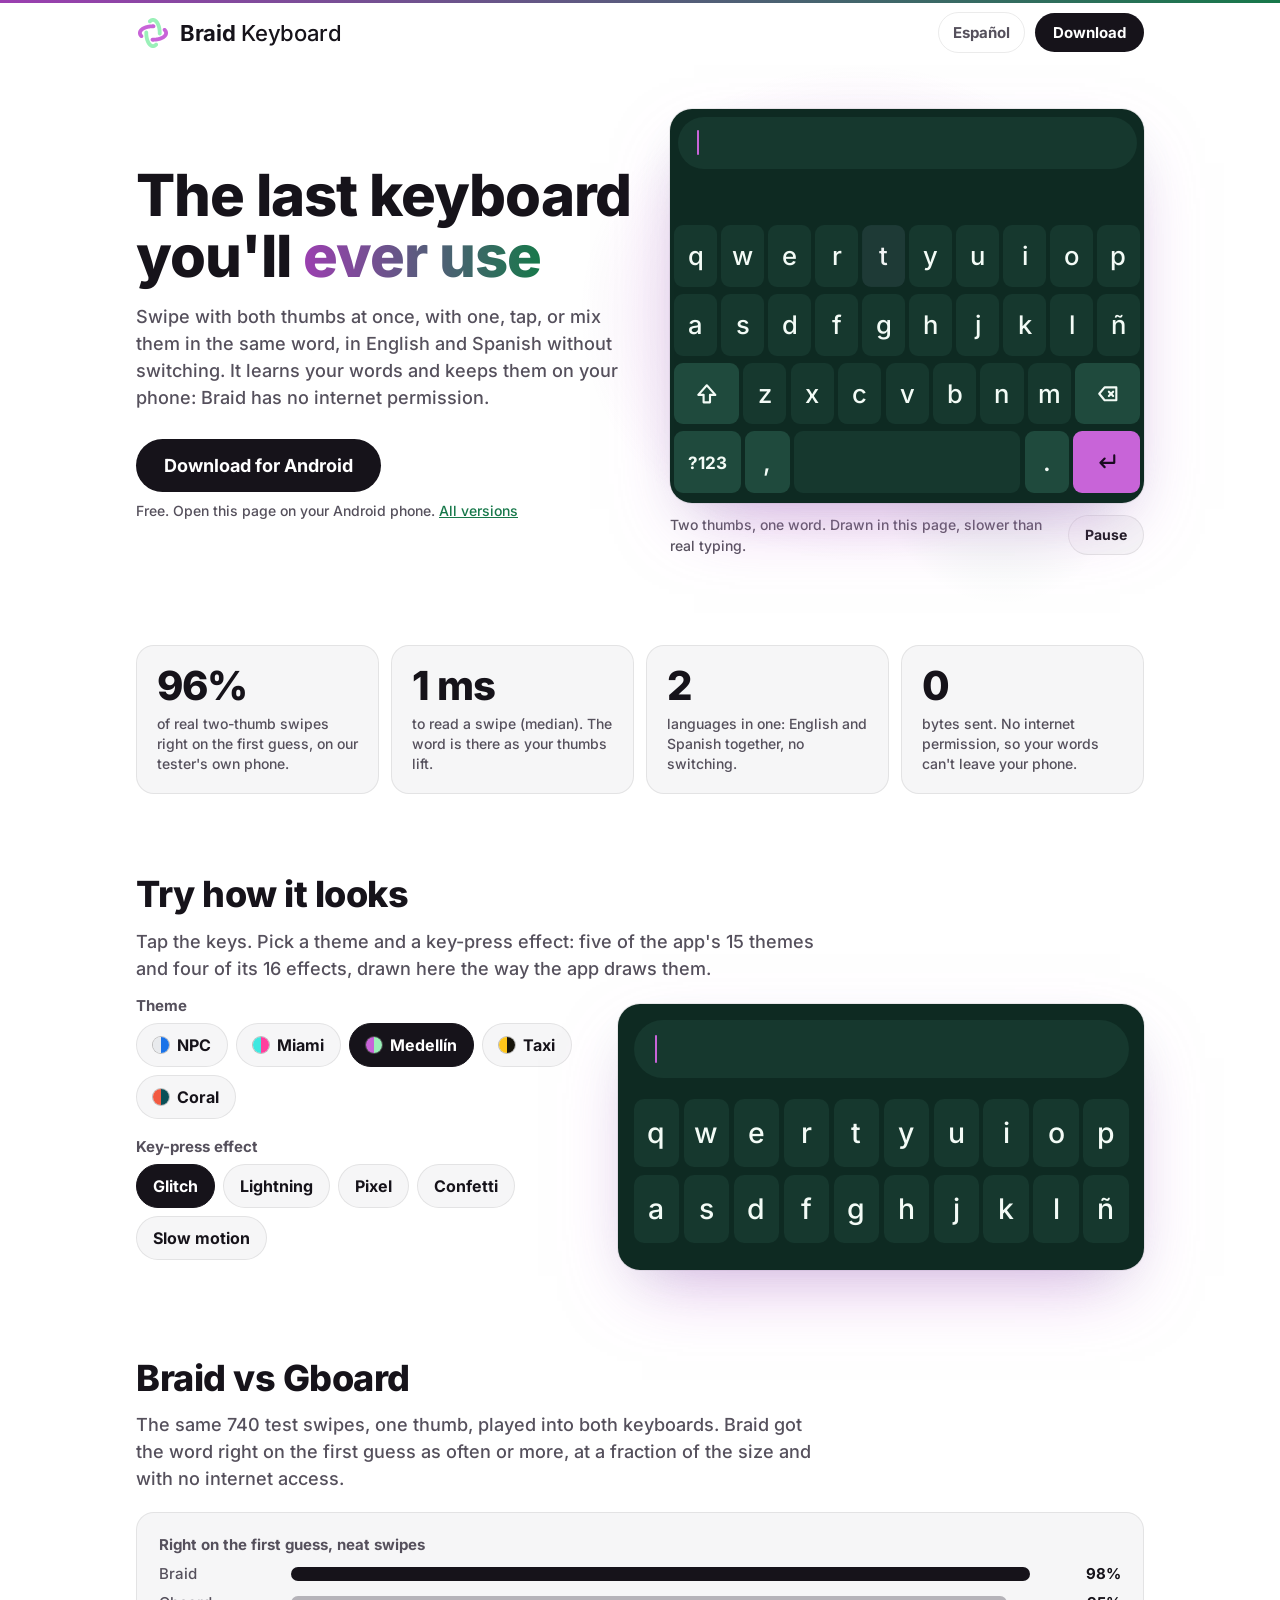
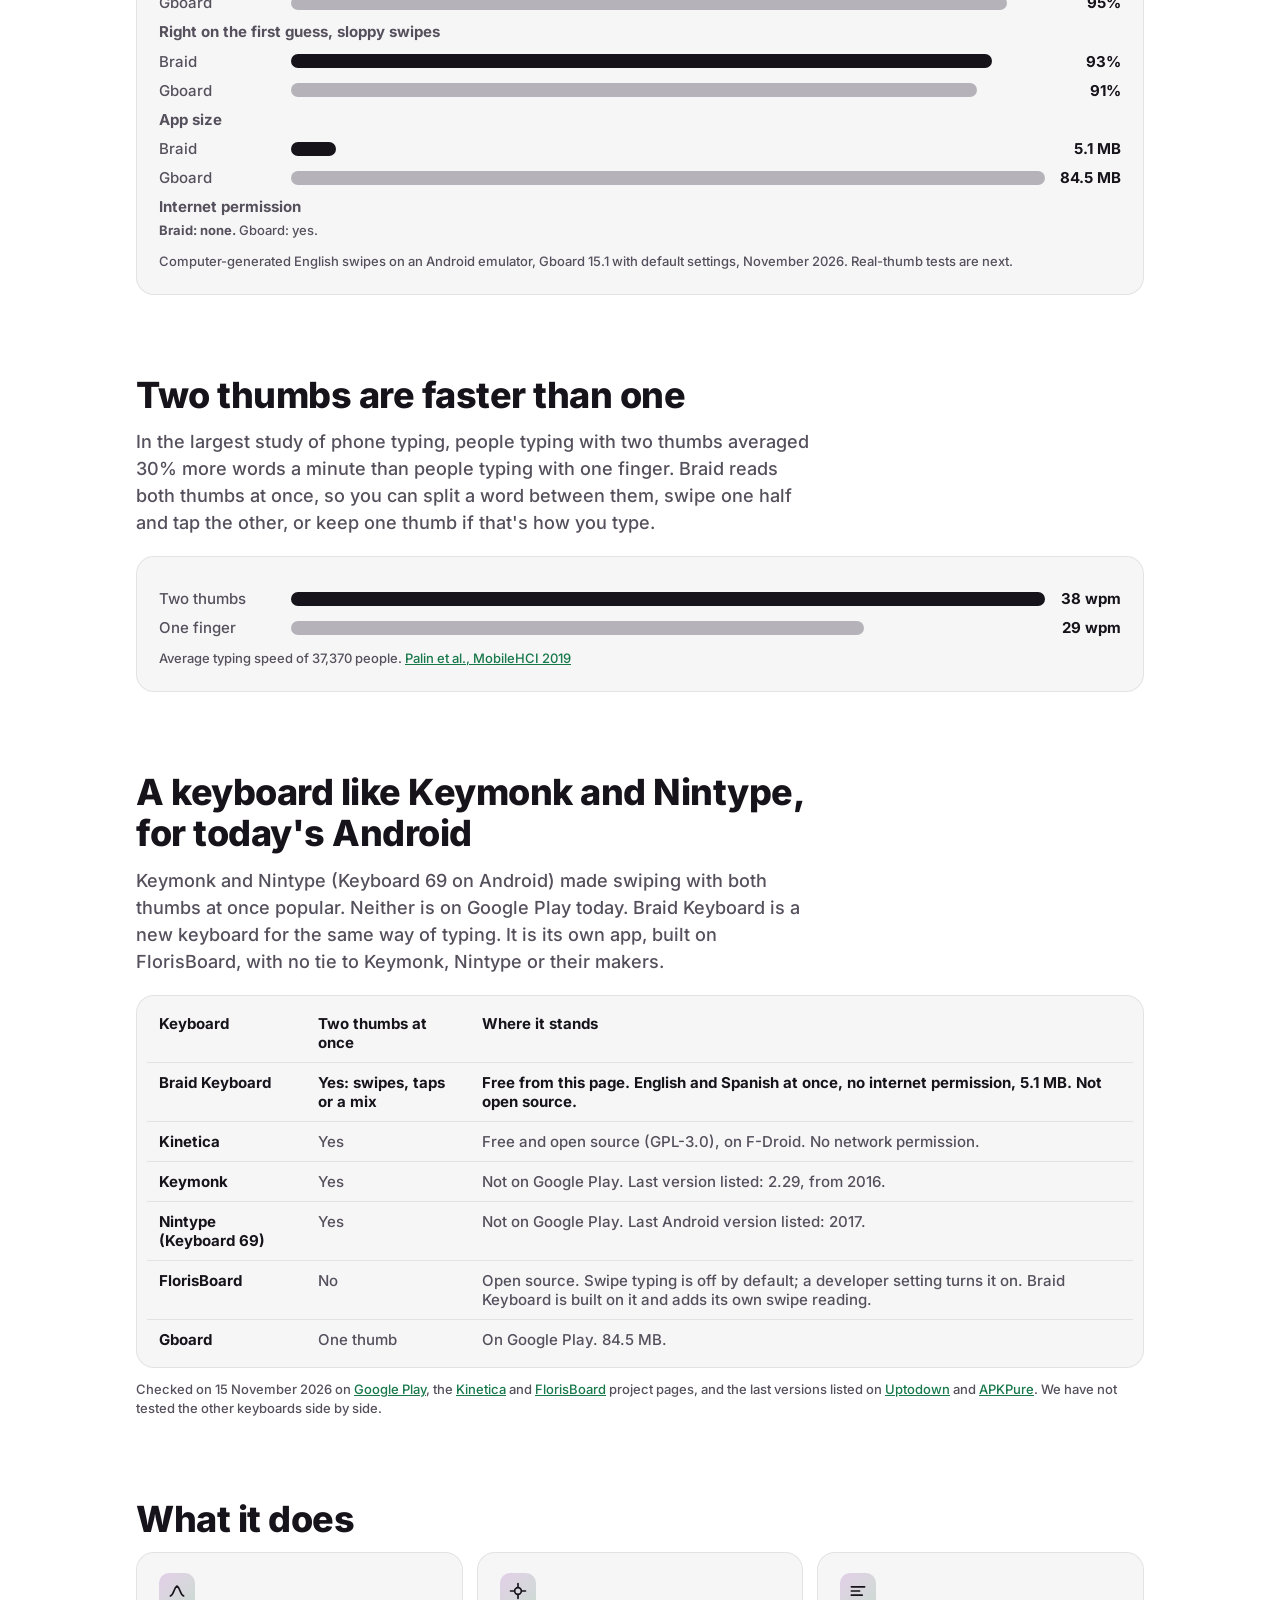
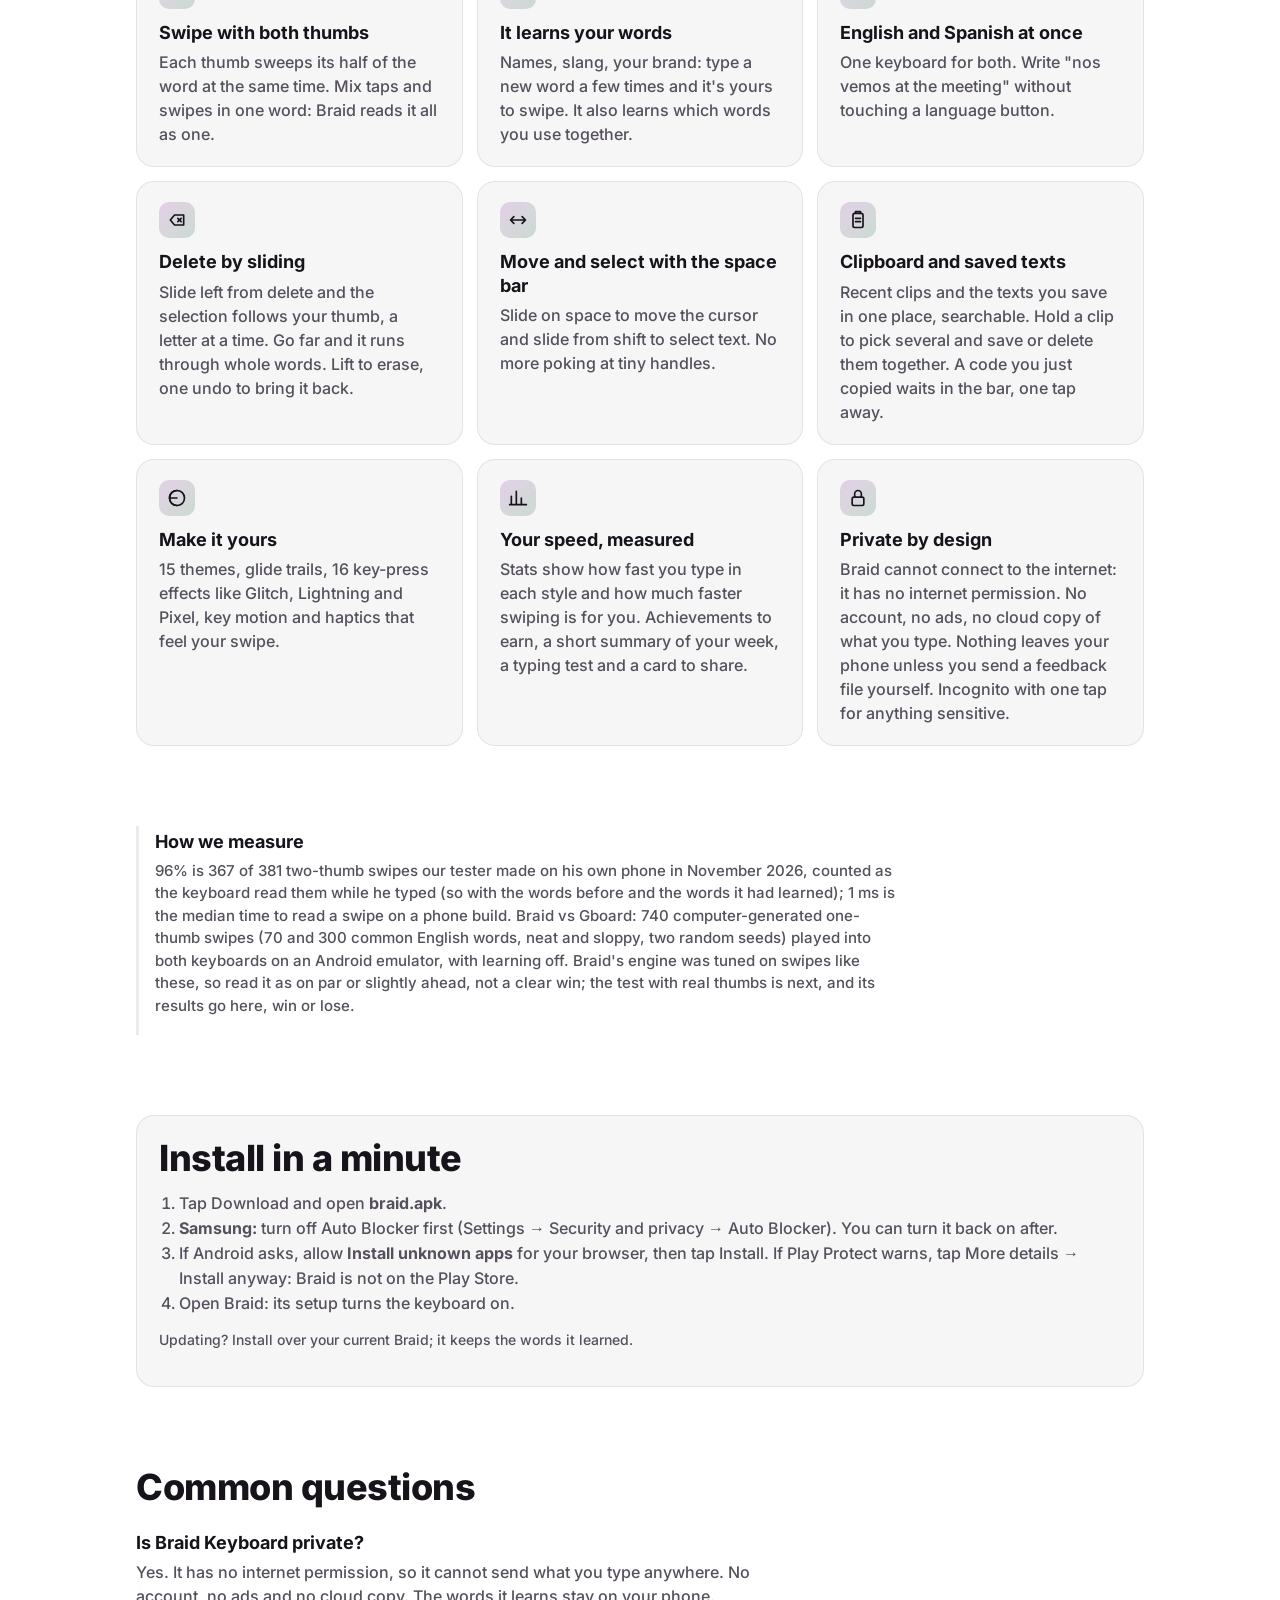
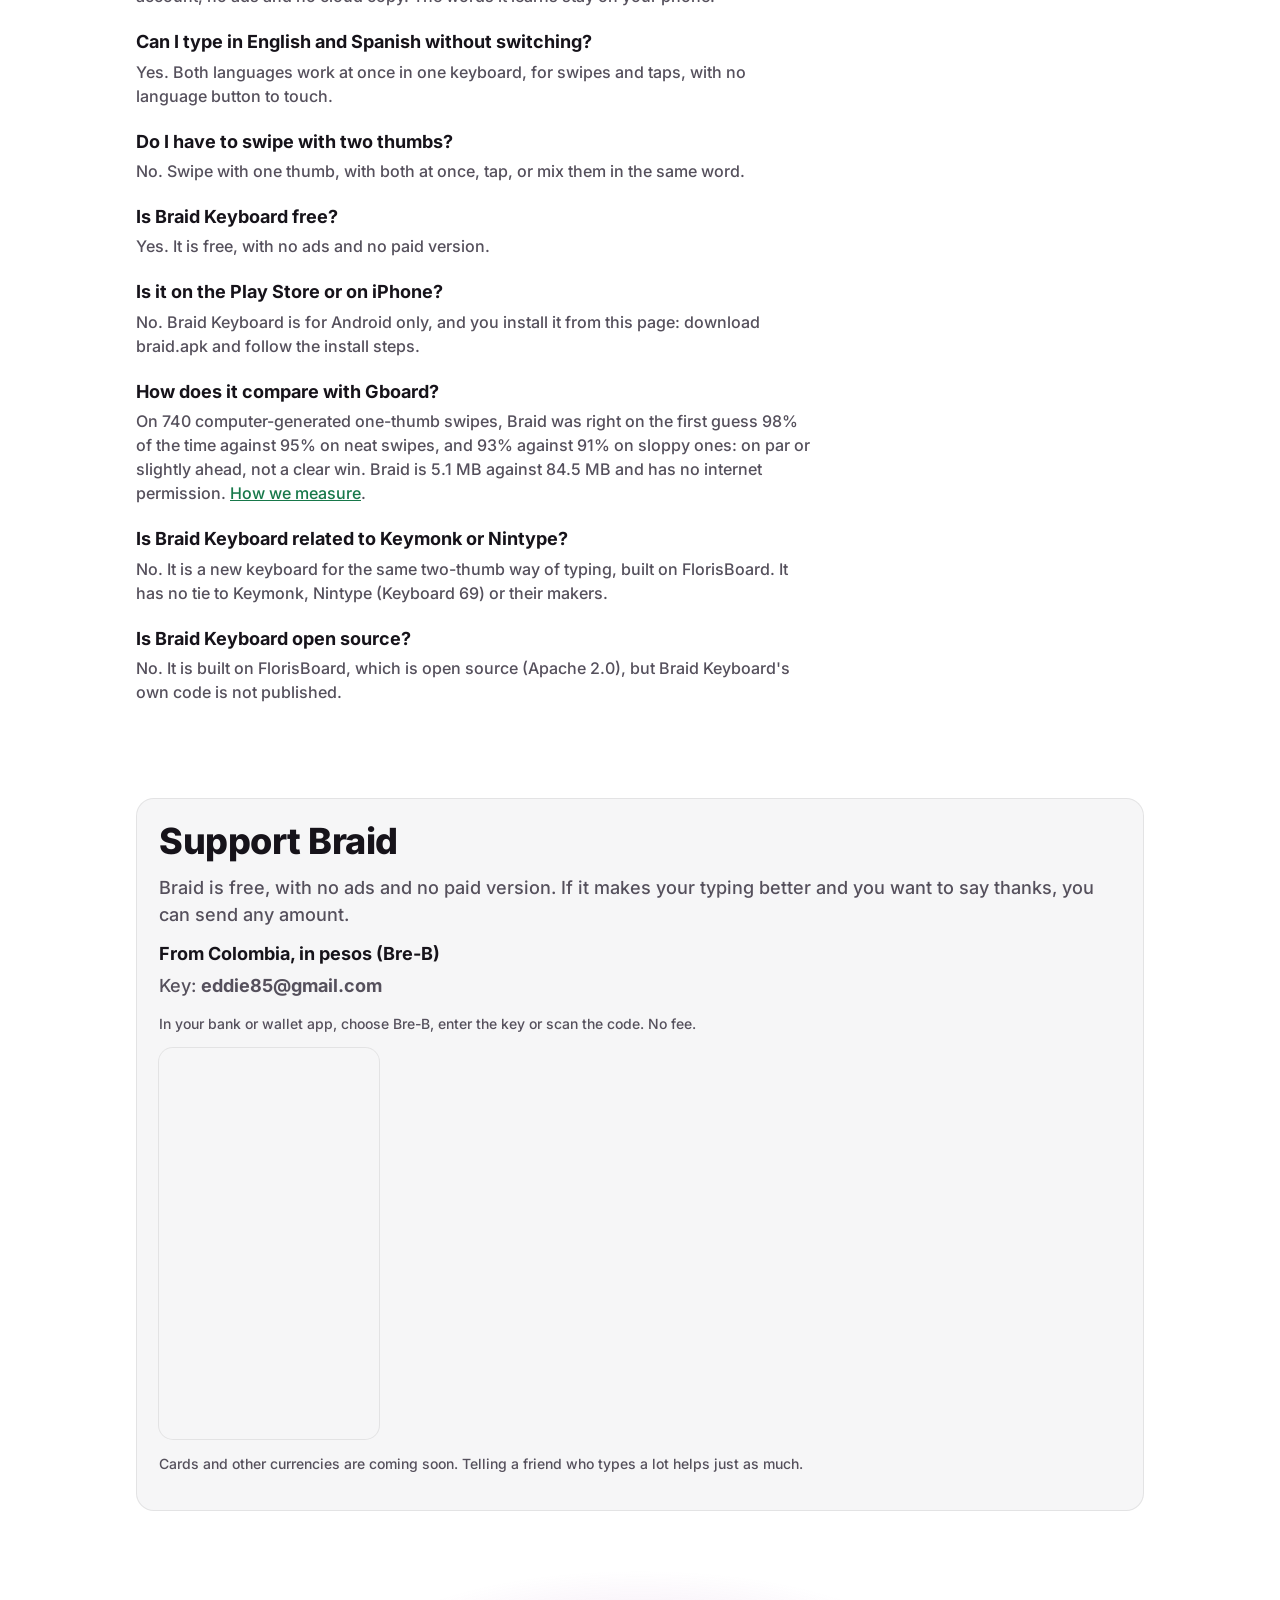
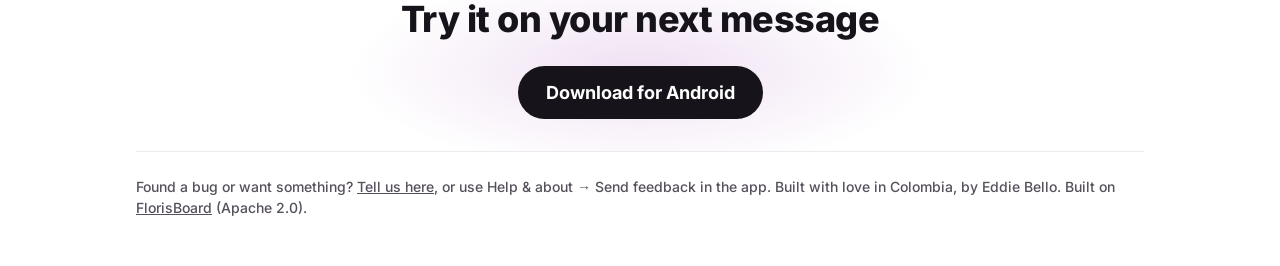
==== commit 6e37775b: "Landing page: scroll effects, sticky header, the other two-thumb keyboards named, two more FAQ answe" ====
--- a/docs/index.html
+++ b/docs/index.html
@@ -6,7 +6,7 @@
 <meta http-equiv="Content-Security-Policy" content="default-src 'none'; script-src 'self'; style-src 'self'; img-src 'self' data:; font-src 'self'; manifest-src 'self'; base-uri 'none'; form-action 'none'">
 <!-- Spanish twin of this page: es/index.html. Change both in the same commit. -->
 <title>Two-thumb swipe keyboard for Android | Braid Keyboard</title>
-<meta name="description" content="A free swipe keyboard for Android that reads two thumbs at once. One thumb, two, taps or a mix, in English and Spanish. Private: no internet permission.">
+<meta name="description" content="A free swipe keyboard for Android that reads two thumbs at once, as Keymonk and Nintype did. English and Spanish together. Private: no internet permission.">
 <link rel="canonical" href="https://eddie85u.github.io/braidkeyboard/">
 <link rel="alternate" hreflang="en" href="https://eddie85u.github.io/braidkeyboard/">
 <link rel="alternate" hreflang="es" href="https://eddie85u.github.io/braidkeyboard/es/">
@@ -37,9 +37,9 @@
 {"@context":"https://schema.org","@graph":[
 {"@type":"Organization","@id":"https://eddie85u.github.io/braidkeyboard/#organization","name":"Braid Keyboard","url":"https://eddie85u.github.io/braidkeyboard/","logo":"https://eddie85u.github.io/braidkeyboard/icon-512.png","description":"Braid Keyboard is a free swipe keyboard for Android that reads two thumbs at once, in English and Spanish.","founder":{"@type":"Person","name":"Eddie Bello"},"sameAs":["https://github.com/eddie85u/braidkeyboard"]},
 {"@type":"WebSite","@id":"https://eddie85u.github.io/braidkeyboard/#website","name":"Braid Keyboard","alternateName":"Braid","url":"https://eddie85u.github.io/braidkeyboard/","publisher":{"@id":"https://eddie85u.github.io/braidkeyboard/#organization"},"inLanguage":["en","es"]},
-{"@type":"WebPage","@id":"https://eddie85u.github.io/braidkeyboard/#webpage","url":"https://eddie85u.github.io/braidkeyboard/","name":"Two-thumb swipe keyboard for Android | Braid Keyboard","description":"A free swipe keyboard for Android that reads two thumbs at once. One thumb, two, taps or a mix, in English and Spanish. Private: no internet permission.","isPartOf":{"@id":"https://eddie85u.github.io/braidkeyboard/#website"},"about":{"@id":"https://eddie85u.github.io/braidkeyboard/#app"},"inLanguage":"en"},
+{"@type":"WebPage","@id":"https://eddie85u.github.io/braidkeyboard/#webpage","url":"https://eddie85u.github.io/braidkeyboard/","name":"Two-thumb swipe keyboard for Android | Braid Keyboard","description":"A free swipe keyboard for Android that reads two thumbs at once, as Keymonk and Nintype did. English and Spanish together. Private: no internet permission.","isPartOf":{"@id":"https://eddie85u.github.io/braidkeyboard/#website"},"about":{"@id":"https://eddie85u.github.io/braidkeyboard/#app"},"inLanguage":"en"},
 {"@type":"MobileApplication","@id":"https://eddie85u.github.io/braidkeyboard/#app","name":"Braid Keyboard","url":"https://eddie85u.github.io/braidkeyboard/","description":"A swipe keyboard for Android that reads two thumbs at once. Swipe with one thumb or two, tap, or mix them in one word, in English and Spanish without switching. It has no internet permission.","operatingSystem":"Android","applicationCategory":"UtilitiesApplication","inLanguage":["en","es"],"fileSize":"5.1 MB","isAccessibleForFree":true,"offers":{"@type":"Offer","price":"0","priceCurrency":"USD"},"downloadUrl":"https://github.com/eddie85u/braidkeyboard/releases/latest/download/braid.apk","image":"https://eddie85u.github.io/braidkeyboard/og-braid-keyboard.jpg","author":{"@id":"https://eddie85u.github.io/braidkeyboard/#organization"}},
-{"@type":"FAQPage","@id":"https://eddie85u.github.io/braidkeyboard/#faq","inLanguage":"en","mainEntity":[{"@type":"Question","name":"Is Braid Keyboard private?","acceptedAnswer":{"@type":"Answer","text":"Yes. It has no internet permission, so it cannot send what you type anywhere. No account, no ads and no cloud copy. The words it learns stay on your phone."}},{"@type":"Question","name":"Can I type in English and Spanish without switching?","acceptedAnswer":{"@type":"Answer","text":"Yes. Both languages work at once in one keyboard, for swipes and taps, with no language button to touch."}},{"@type":"Question","name":"Do I have to swipe with two thumbs?","acceptedAnswer":{"@type":"Answer","text":"No. Swipe with one thumb, with both at once, tap, or mix them in the same word."}},{"@type":"Question","name":"Is Braid Keyboard free?","acceptedAnswer":{"@type":"Answer","text":"Yes. It is free, with no ads and no paid version."}},{"@type":"Question","name":"Is it on the Play Store or on iPhone?","acceptedAnswer":{"@type":"Answer","text":"No. Braid Keyboard is for Android only, and you install it from this page: download braid.apk and follow the install steps."}},{"@type":"Question","name":"How does it compare with Gboard?","acceptedAnswer":{"@type":"Answer","text":"On 740 computer-generated one-thumb swipes, Braid was right on the first guess 98% of the time against 95% on neat swipes, and 93% against 91% on sloppy ones: on par or slightly ahead, not a clear win. Braid is 5.1 MB against 84.5 MB and has no internet permission."}}]}
+{"@type":"FAQPage","@id":"https://eddie85u.github.io/braidkeyboard/#faq","inLanguage":"en","mainEntity":[{"@type":"Question","name":"Is Braid Keyboard private?","acceptedAnswer":{"@type":"Answer","text":"Yes. It has no internet permission, so it cannot send what you type anywhere. No account, no ads and no cloud copy. The words it learns stay on your phone."}},{"@type":"Question","name":"Can I type in English and Spanish without switching?","acceptedAnswer":{"@type":"Answer","text":"Yes. Both languages work at once in one keyboard, for swipes and taps, with no language button to touch."}},{"@type":"Question","name":"Do I have to swipe with two thumbs?","acceptedAnswer":{"@type":"Answer","text":"No. Swipe with one thumb, with both at once, tap, or mix them in the same word."}},{"@type":"Question","name":"Is Braid Keyboard free?","acceptedAnswer":{"@type":"Answer","text":"Yes. It is free, with no ads and no paid version."}},{"@type":"Question","name":"Is it on the Play Store or on iPhone?","acceptedAnswer":{"@type":"Answer","text":"No. Braid Keyboard is for Android only, and you install it from this page: download braid.apk and follow the install steps."}},{"@type":"Question","name":"How does it compare with Gboard?","acceptedAnswer":{"@type":"Answer","text":"On 740 computer-generated one-thumb swipes, Braid was right on the first guess 98% of the time against 95% on neat swipes, and 93% against 91% on sloppy ones: on par or slightly ahead, not a clear win. Braid is 5.1 MB against 84.5 MB and has no internet permission."}},{"@type":"Question","name":"Is Braid Keyboard related to Keymonk or Nintype?","acceptedAnswer":{"@type":"Answer","text":"No. It is a new keyboard for the same two-thumb way of typing, built on FlorisBoard. It has no tie to Keymonk, Nintype (Keyboard 69) or their makers."}},{"@type":"Question","name":"Is Braid Keyboard open source?","acceptedAnswer":{"@type":"Answer","text":"No. It is built on FlorisBoard, which is open source (Apache 2.0), but Braid Keyboard's own code is not published."}}]}
 ]}
 </script>
 </head>
@@ -48,7 +48,7 @@
 <div class="wrap">
   <header class="top">
     <div class="wm"><img src="mark.svg" alt="" width="34" height="34"><span><b>Braid</b> Keyboard</span></div>
-    <a class="langs" href="es/" lang="es" hreflang="es">Español</a>
+    <div class="right"><a class="langs" href="es/" lang="es" hreflang="es">Español</a><a class="btn sm" href="https://github.com/eddie85u/braidkeyboard/releases/latest/download/braid.apk">Download</a></div>
   </header>
   <main id="main">
   <div class="hero">
@@ -151,6 +151,14 @@
     </div>
   </section>
   <section class="block">
+    <div class="lead">
+      <h2>A keyboard like Keymonk and Nintype, for today's Android</h2>
+      <p>Keymonk and Nintype (Keyboard 69 on Android) made swiping with both thumbs at once popular. Neither is on Google Play today. Braid Keyboard is a new keyboard for the same way of typing. It is its own app, built on FlorisBoard, with no tie to Keymonk, Nintype or their makers.</p>
+    </div>
+    <div class="scroll-x"><table class="rivals"><thead><tr><th scope="col">Keyboard</th><th scope="col">Two thumbs at once</th><th scope="col">Where it stands</th></tr></thead><tbody><tr class="us"><th scope="row">Braid Keyboard</th><td>Yes: swipes, taps or a mix</td><td>Free from this page. English and Spanish at once, no internet permission, 5.1 MB. Not open source.</td></tr><tr><th scope="row">Kinetica</th><td>Yes</td><td>Free and open source (GPL-3.0), on F-Droid. No network permission.</td></tr><tr><th scope="row">Keymonk</th><td>Yes</td><td>Not on Google Play. Last version listed: 2.29, from 2016.</td></tr><tr><th scope="row">Nintype (Keyboard 69)</th><td>Yes</td><td>Not on Google Play. Last Android version listed: 2017.</td></tr><tr><th scope="row">FlorisBoard</th><td>No</td><td>Open source. Swipe typing is off by default; a developer setting turns it on. Braid Keyboard is built on it and adds its own swipe reading.</td></tr><tr><th scope="row">Gboard</th><td>One thumb</td><td>On Google Play. 84.5 MB.</td></tr></tbody></table></div>
+    <p class="src">Checked on 15 November 2026 on <a href="https://play.google.com/store/apps">Google Play</a>, the <a href="https://github.com/lurebat/kinetica">Kinetica</a> and <a href="https://github.com/florisboard/florisboard/discussions/2797">FlorisBoard</a> project pages, and the last versions listed on <a href="https://keymonk-free.en.uptodown.com/android/download">Uptodown</a> and <a href="https://apkpure.com/keyboard-69/com.jormy.sixtynine">APKPure</a>. We have not tested the other keyboards side by side.</p>
+  </section>
+  <section class="block">
     <h2>What it does</h2>
     <div class="grid">
       <div class="card"><div class="ico"><svg viewBox="0 0 24 24" aria-hidden="true"><path d="M4 18c5-2 4-10 8-12M20 18c-5-2-4-10-8-12"/></svg></div><h3>Swipe with both thumbs</h3><p>Each thumb sweeps its half of the word at the same time. Mix taps and swipes in one word: Braid reads it all as one.</p></div>
@@ -192,6 +200,10 @@
       <p>No. Braid Keyboard is for Android only, and you install it from this page: download braid.apk and follow the install steps.</p>
       <h3>How does it compare with Gboard?</h3>
       <p>On 740 computer-generated one-thumb swipes, Braid was right on the first guess 98% of the time against 95% on neat swipes, and 93% against 91% on sloppy ones: on par or slightly ahead, not a clear win. Braid is 5.1 MB against 84.5 MB and has no internet permission. <a href="#measure">How we measure</a>.</p>
+      <h3>Is Braid Keyboard related to Keymonk or Nintype?</h3>
+      <p>No. It is a new keyboard for the same two-thumb way of typing, built on FlorisBoard. It has no tie to Keymonk, Nintype (Keyboard 69) or their makers.</p>
+      <h3>Is Braid Keyboard open source?</h3>
+      <p>No. It is built on FlorisBoard, which is open source (Apache 2.0), but Braid Keyboard's own code is not published.</p>
     </div>
   </section>
   <section class="block" id="support">
--- a/docs/page.css
+++ b/docs/page.css
@@ -99,3 +99,47 @@
 .ki{width:5.4cqw;height:5.4cqw;fill:none;stroke:currentColor;stroke-width:2;stroke-linecap:round;stroke-linejoin:round}
 .faq h3{margin-top:22px}
 .faq p{font-size:16px}
+
+/* Round 2: polish. Everything here is decoration: the page reads the same without it. */
+.top{position:sticky;top:0;z-index:4;padding:12px 0;background:color-mix(in srgb,var(--bg) 82%,transparent);backdrop-filter:blur(14px);-webkit-backdrop-filter:blur(14px)}
+.top .right{display:flex;align-items:center;gap:10px}
+.btn.sm{display:none;margin:0;padding:10px 18px;font-size:15px}
+@media(min-width:640px){.btn.sm{display:inline-block}}
+.hero{position:relative;isolation:isolate}
+.hero::before{content:"";position:absolute;inset:0;z-index:-1;pointer-events:none;background:radial-gradient(closest-side at 50% 72%,color-mix(in srgb,var(--orchid) 20%,transparent),transparent),radial-gradient(closest-side at 72% 88%,color-mix(in srgb,var(--mint) 14%,transparent),transparent)}
+@media(min-width:860px){.hero::before{background:radial-gradient(closest-side at 72% 46%,color-mix(in srgb,var(--orchid) 22%,transparent),transparent),radial-gradient(closest-side at 86% 66%,color-mix(in srgb,var(--mint) 14%,transparent),transparent)}}
+.b{background:linear-gradient(90deg,var(--orchid),var(--mint));-webkit-background-clip:text;background-clip:text;-webkit-text-fill-color:transparent}
+.kbd{box-shadow:0 30px 70px -24px color-mix(in srgb,var(--L) 55%,transparent),0 18px 50px -20px color-mix(in srgb,var(--R) 40%,transparent),0 0 0 1px var(--line)}
+.btn{transition:transform .16s cubic-bezier(.2,.8,.2,1),filter .16s}
+.btn:hover{transform:translateY(-2px);filter:drop-shadow(0 10px 18px color-mix(in srgb,var(--orchid) 45%,transparent))}
+.btn:active{transform:scale(.97)}
+.card,.stat{transition:transform .2s cubic-bezier(.2,.8,.2,1)}
+@media(hover:hover){.card:hover,.stat:hover{transform:translateY(-4px)}}
+.ico{background:linear-gradient(135deg,color-mix(in srgb,var(--orchid) 22%,transparent),color-mix(in srgb,var(--mint) 22%,transparent))}
+.cta{position:relative;isolation:isolate}
+.cta::before{content:"";position:absolute;inset:0;z-index:-1;pointer-events:none;background:radial-gradient(40% 70% at 50% 60%,color-mix(in srgb,var(--orchid) 16%,transparent),transparent 72%)}
+.rivals{width:100%;border-collapse:collapse;font-size:15px;color:var(--muted)}
+.rivals th,.rivals td{text-align:left;padding:10px 12px;border-bottom:1px solid var(--line);vertical-align:top}
+.rivals th{color:var(--text);font-weight:700}
+.rivals tbody tr:last-child>*{border-bottom:0}
+@media(max-width:520px){.rivals{font-size:13px}.rivals th,.rivals td{padding:8px 6px}.scroll-x{padding:4px 6px}}
+.rivals .us td{color:var(--text);font-weight:700}
+.scroll-x{overflow-x:auto;background:var(--card);border:1px solid var(--line);border-radius:18px;padding:8px 10px;margin-top:20px}
+@media(prefers-reduced-motion:no-preference){
+  .hero>div{animation:arrive .6s cubic-bezier(.2,.8,.2,1) both}
+  @keyframes arrive{from{opacity:0;transform:translateY(18px)}}
+  /* Scroll-driven, on the compositor, no script. Browsers without it show the still page. */
+  @supports (animation-timeline:view()){
+    body::before{content:"";position:fixed;inset:0 0 auto 0;height:3px;z-index:6;background:linear-gradient(90deg,var(--orchid),var(--mint));transform-origin:0 50%;animation:progress linear both;animation-timeline:scroll(root)}
+    @keyframes progress{from{transform:scaleX(0)}to{transform:scaleX(1)}}
+    .stat,.card,.lead,.bars,.honest,.steps,.try>*,.scroll-x,.cta>*{animation:rise linear both;animation-timeline:view();animation-range:entry 5% cover 24%}
+    @keyframes rise{from{opacity:0;transform:translateY(34px) scale(.985)}to{opacity:1;transform:none}}
+    .stat:nth-child(2),.card:nth-child(3n+2){animation-range:entry 20% cover 28%}
+    .stat:nth-child(3),.card:nth-child(3n){animation-range:entry 35% cover 32%}
+    .stat:nth-child(4){animation-range:entry 50% cover 36%}
+    .bar i{transform-origin:0 50%;animation:grow linear both;animation-timeline:view();animation-range:entry 0% cover 32%}
+    @keyframes grow{from{transform:scaleX(0)}to{transform:none}}
+    .hero>div{animation:arrive .6s cubic-bezier(.2,.8,.2,1) both,drift linear both;animation-timeline:auto,view();animation-range:normal,exit 0% exit 100%}
+    @keyframes drift{to{transform:translateY(-46px);opacity:.35}}
+  }
+}
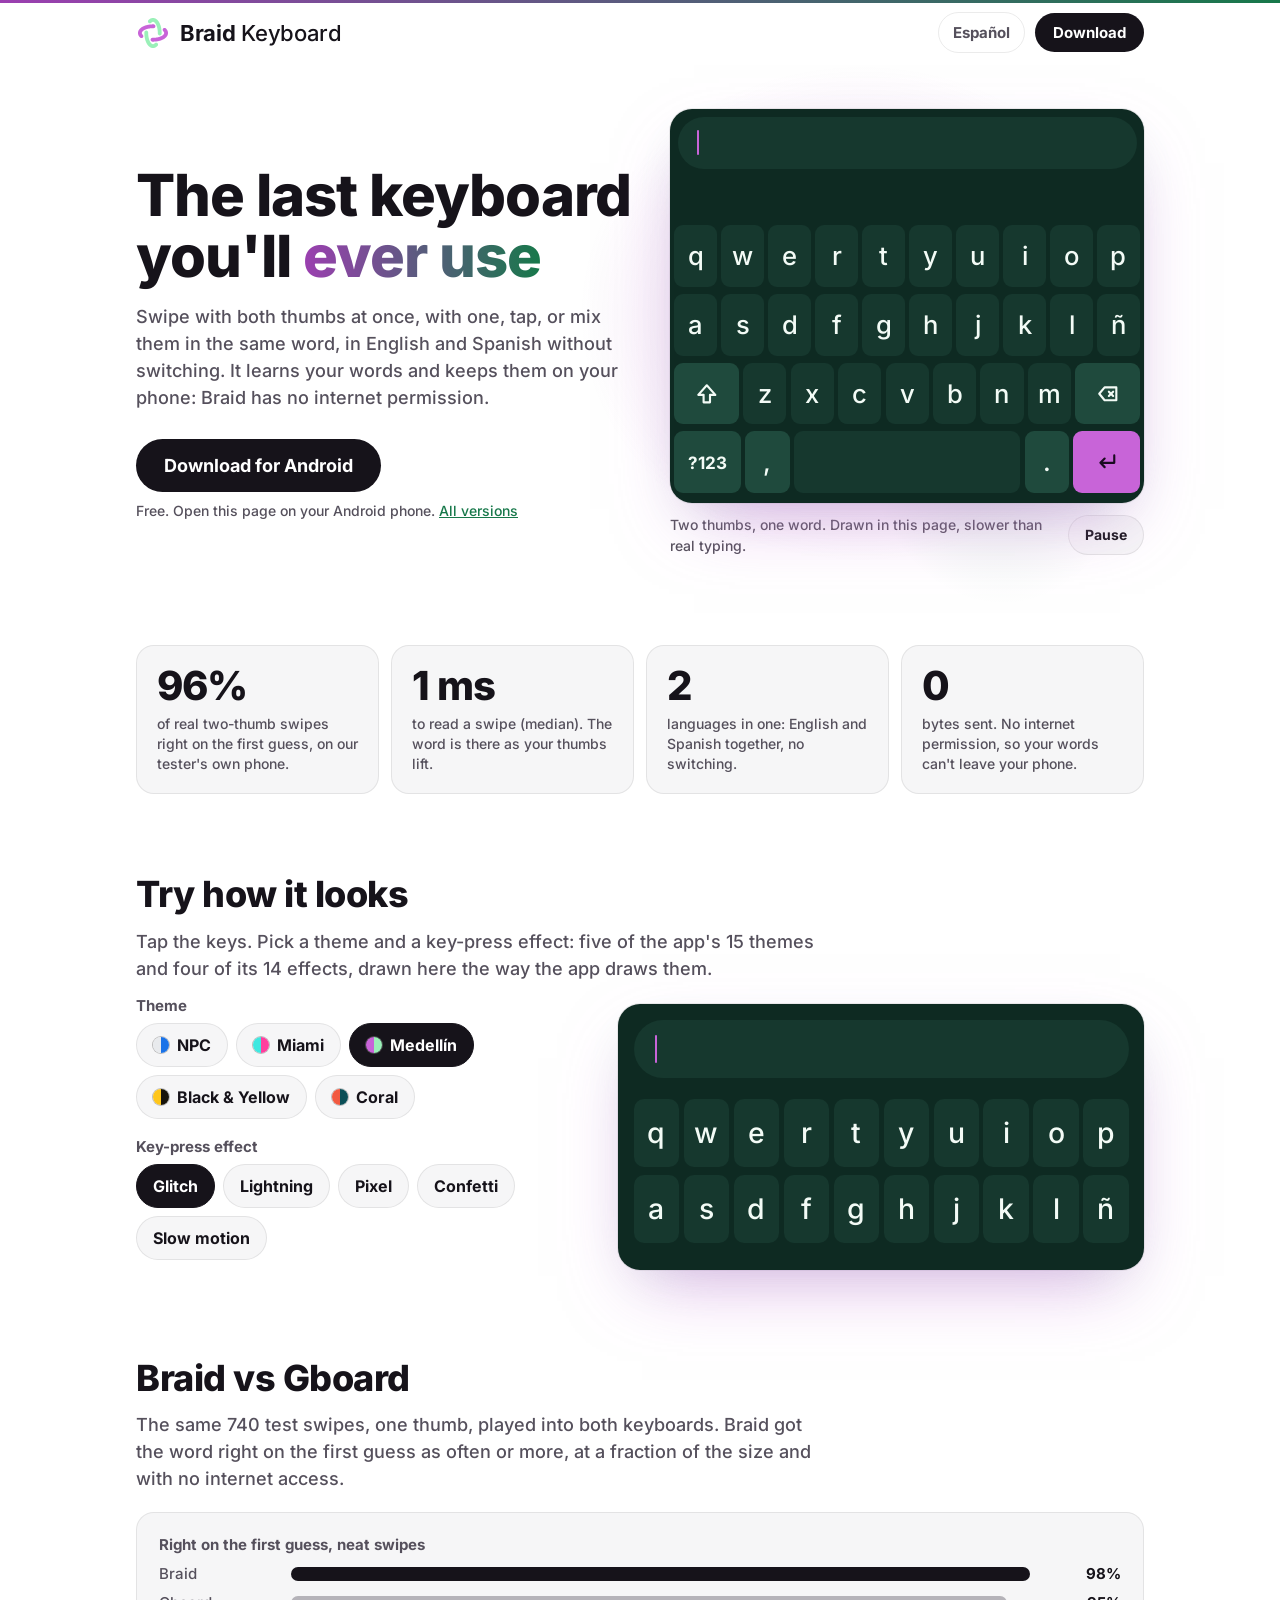
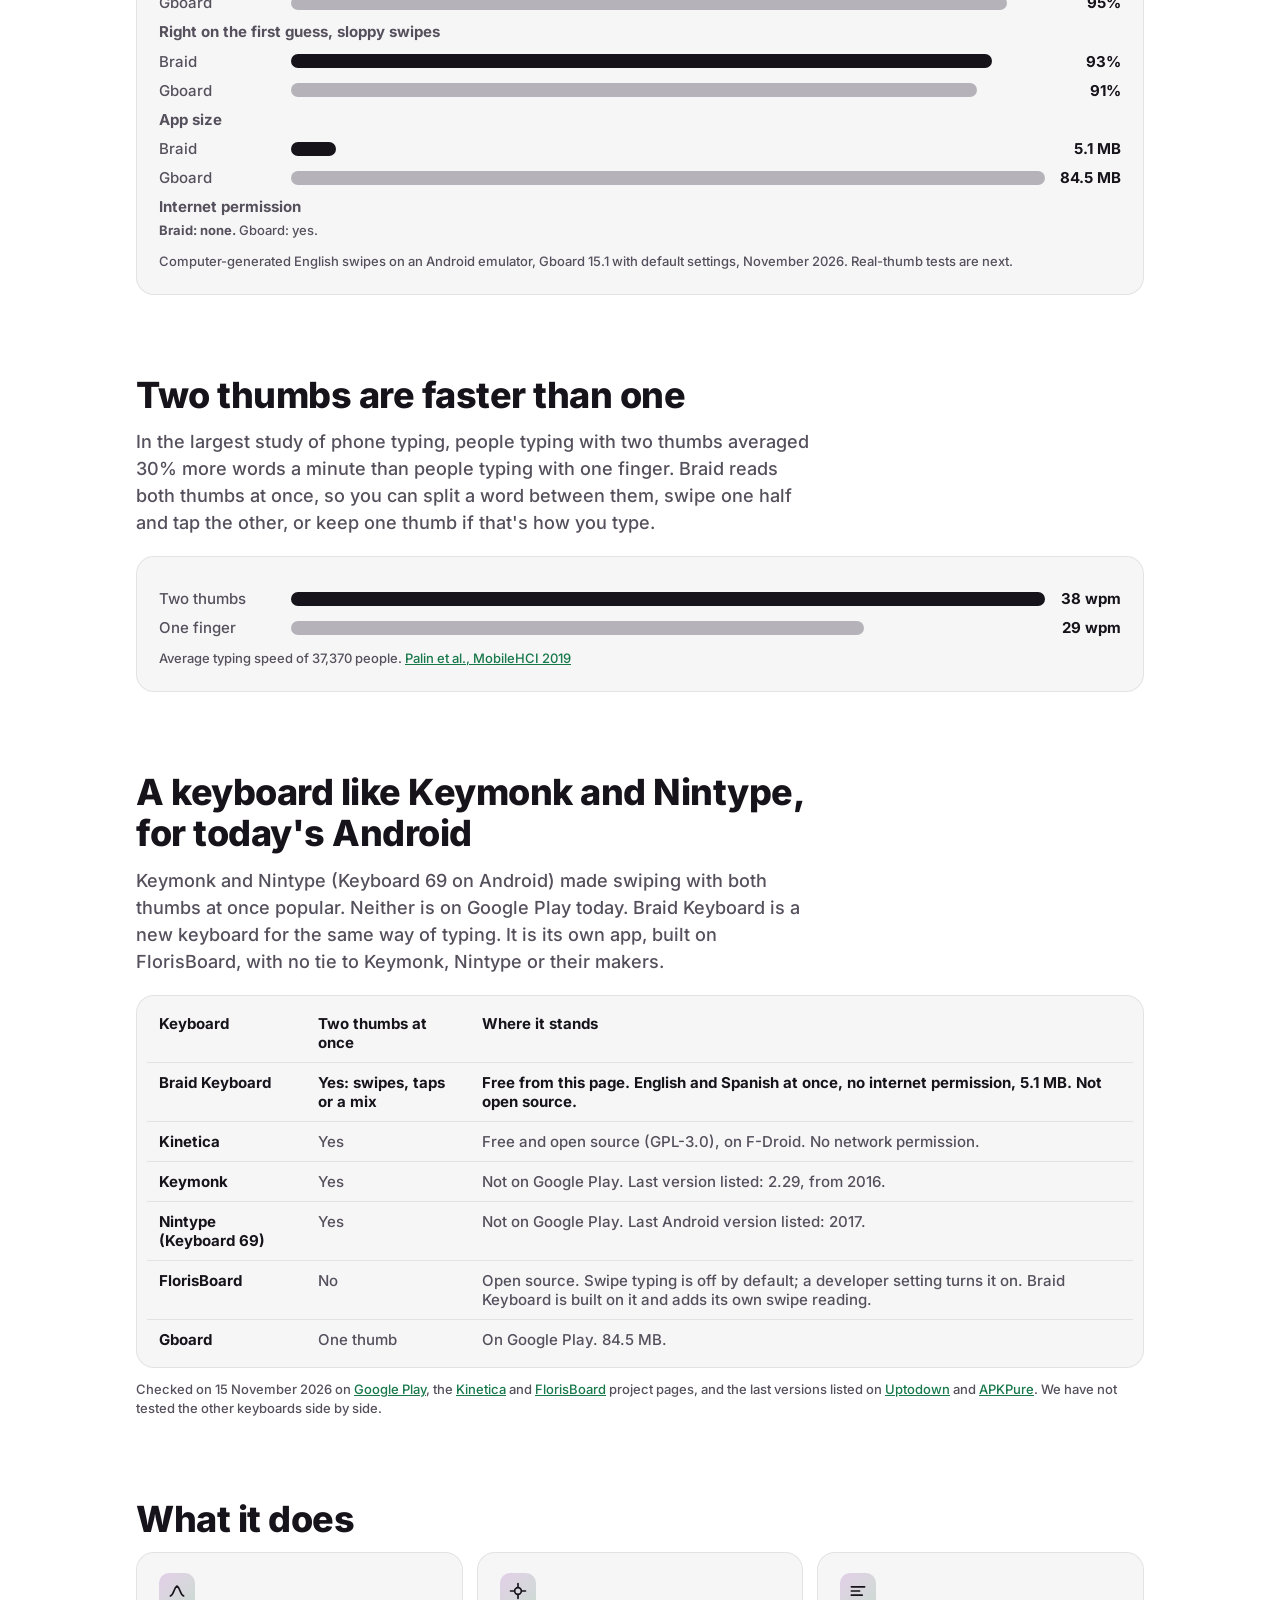
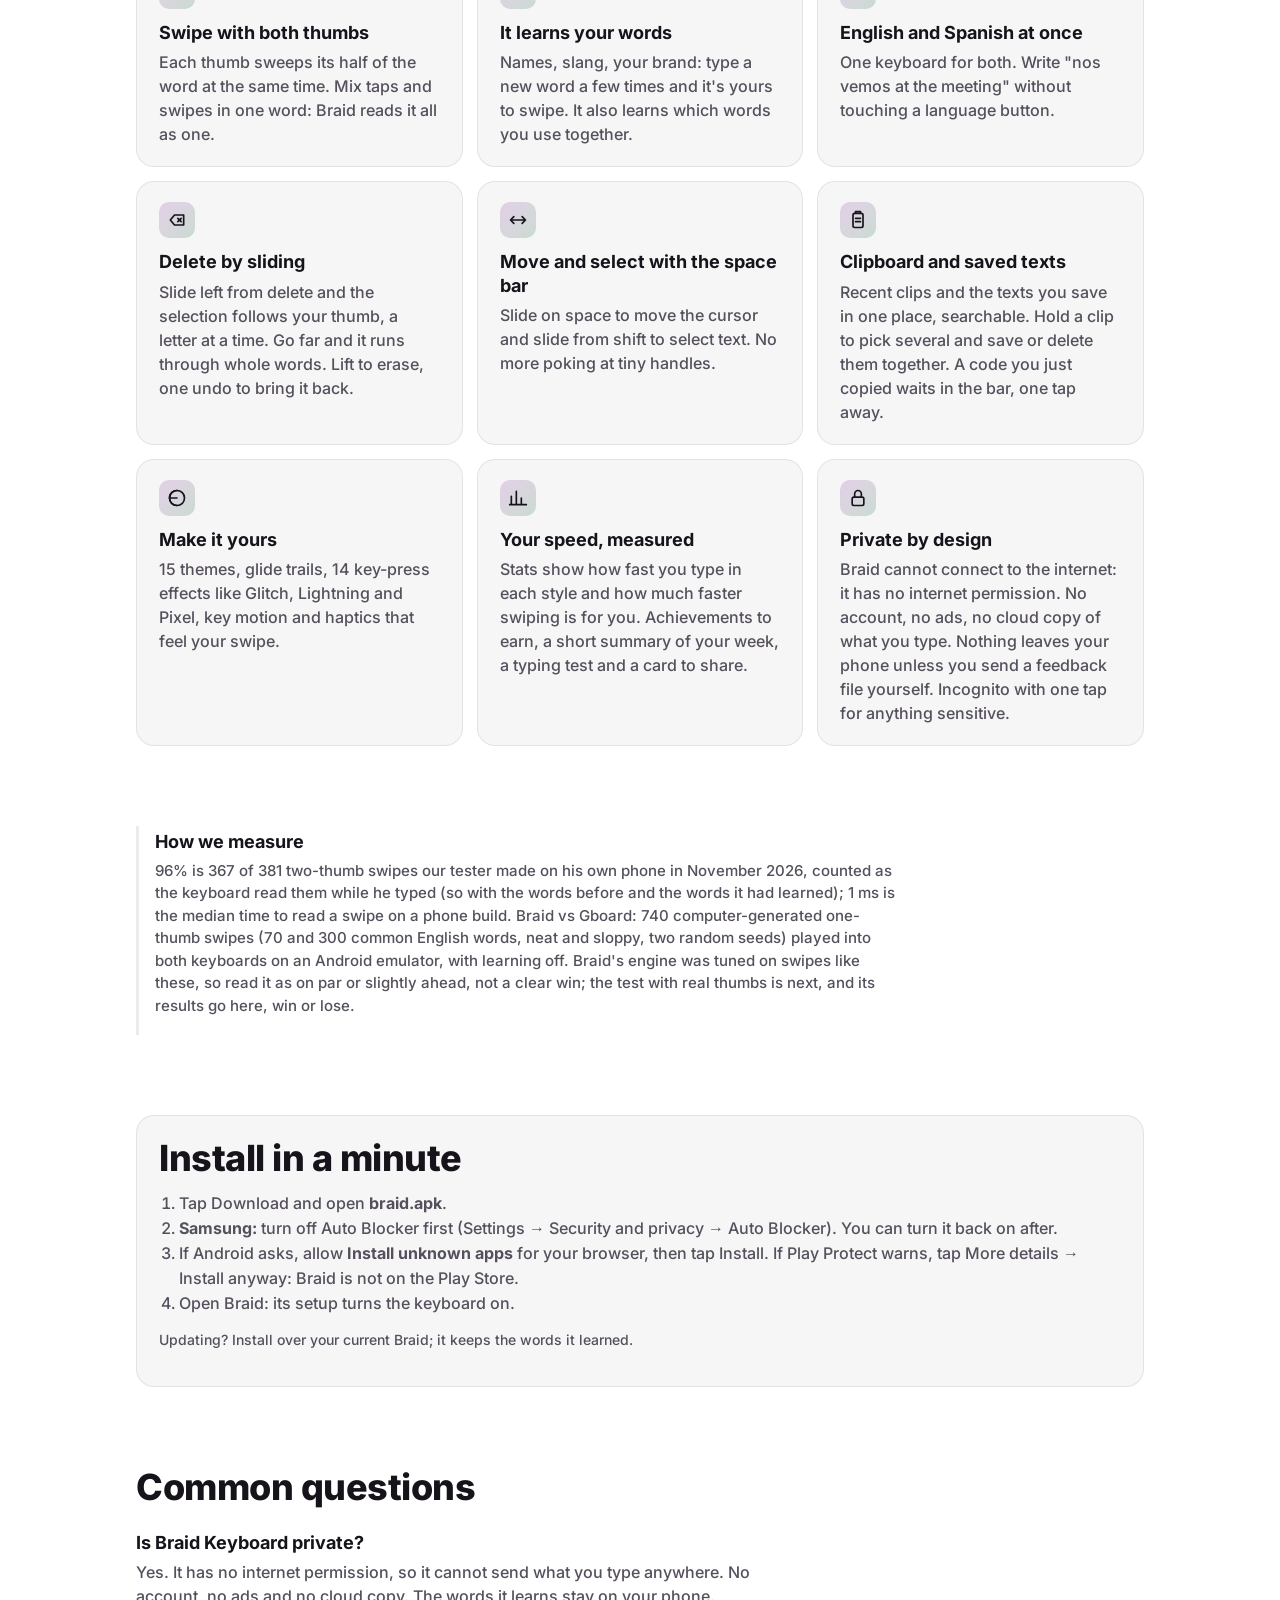
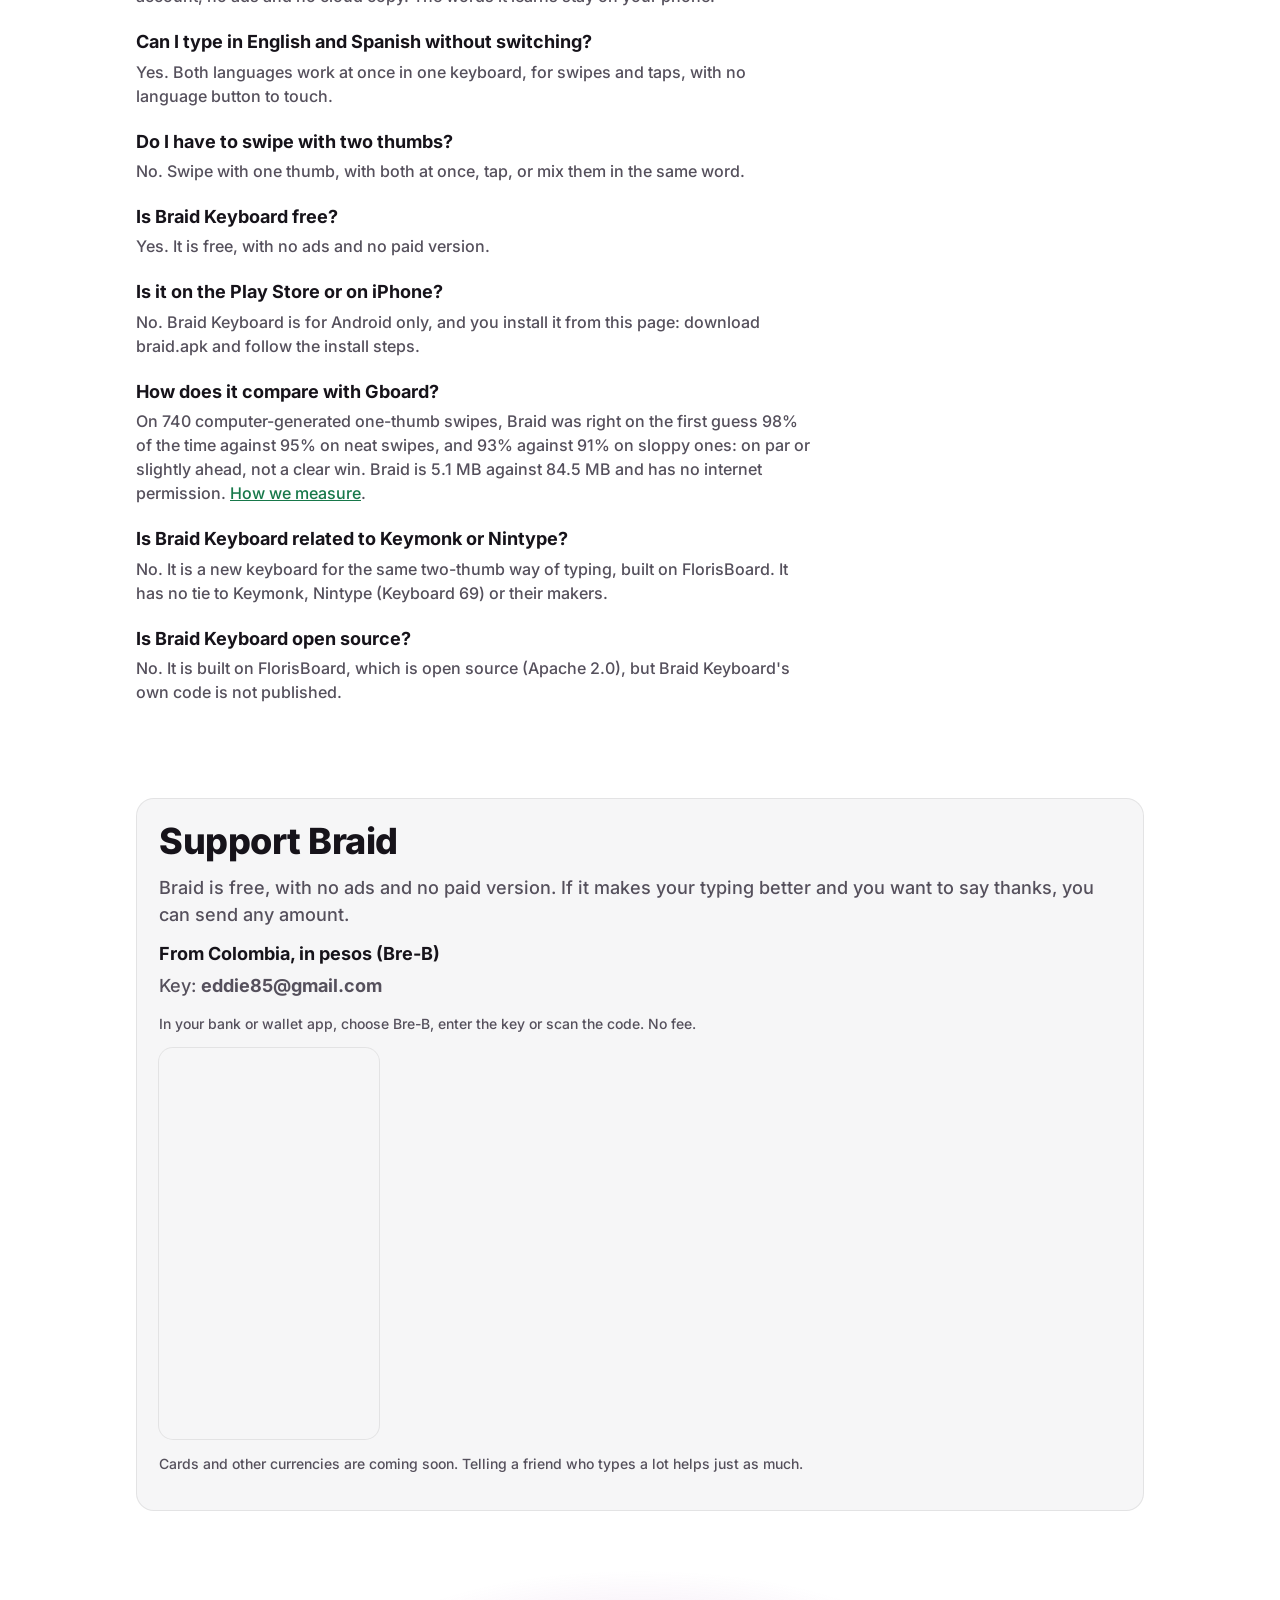
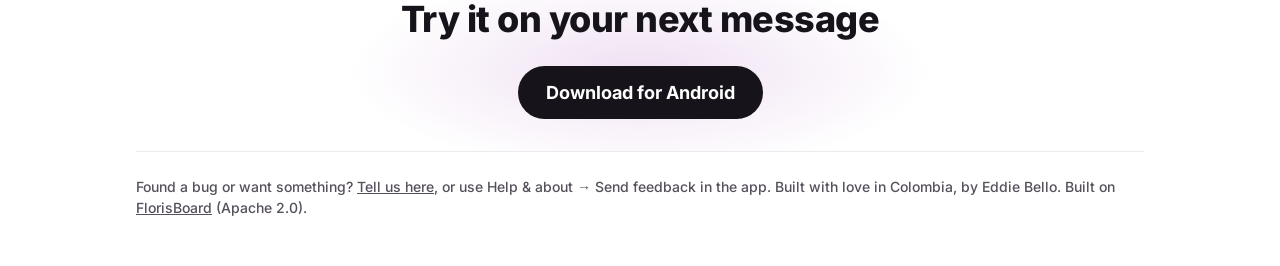
==== commit 0248091e: "Download page: 14 key effects, the yellow theme is Black & Yellow (1.17.0) Co-Authored-By: Claude Fa" ====
--- a/docs/index.html
+++ b/docs/index.html
@@ -86,7 +86,7 @@
   <section class="block">
     <div class="lead">
       <h2>Try how it looks</h2>
-      <p>Tap the keys. Pick a theme and a key-press effect: five of the app's 15 themes and four of its 16 effects, drawn here the way the app draws them.</p>
+      <p>Tap the keys. Pick a theme and a key-press effect: five of the app's 15 themes and four of its 14 effects, drawn here the way the app draws them.</p>
     </div>
     <div class="try">
       <div>
@@ -96,7 +96,7 @@
             <label class="chip"><input type="radio" name="theme" id="th-npc" value="npc"><span><i class="sw npc"></i>NPC</span></label>
             <label class="chip"><input type="radio" name="theme" id="th-miami" value="miami"><span><i class="sw miami"></i>Miami</span></label>
             <label class="chip"><input type="radio" name="theme" id="th-medellin" value="medellin" checked><span><i class="sw medellin"></i>Medellín</span></label>
-            <label class="chip"><input type="radio" name="theme" id="th-taxi" value="taxi"><span><i class="sw taxi"></i>Taxi</span></label>
+            <label class="chip"><input type="radio" name="theme" id="th-taxi" value="taxi"><span><i class="sw taxi"></i>Black &amp; Yellow</span></label>
             <label class="chip"><input type="radio" name="theme" id="th-coral" value="coral"><span><i class="sw coral"></i>Coral</span></label>
           </div>
         </fieldset>
@@ -167,7 +167,7 @@
       <div class="card"><div class="ico"><svg viewBox="0 0 24 24" aria-hidden="true"><path d="M20 6H9l-5 6 5 6h11z"/><path d="M13 10l4 4M17 10l-4 4"/></svg></div><h3>Delete by sliding</h3><p>Slide left from delete and the selection follows your thumb, a letter at a time. Go far and it runs through whole words. Lift to erase, one undo to bring it back.</p></div>
       <div class="card"><div class="ico"><svg viewBox="0 0 24 24" aria-hidden="true"><path d="M3 12h18M7 8l-4 4 4 4M17 8l4 4-4 4"/></svg></div><h3>Move and select with the space bar</h3><p>Slide on space to move the cursor and slide from shift to select text. No more poking at tiny handles.</p></div>
       <div class="card"><div class="ico"><svg viewBox="0 0 24 24" aria-hidden="true"><rect x="6" y="4" width="12" height="17" rx="2"/><path d="M9 4V2h6v2M9 10h6M9 14h6"/></svg></div><h3>Clipboard and saved texts</h3><p>Recent clips and the texts you save in one place, searchable. Hold a clip to pick several and save or delete them together. A code you just copied waits in the bar, one tap away.</p></div>
-      <div class="card"><div class="ico"><svg viewBox="0 0 24 24" aria-hidden="true"><circle cx="12" cy="12" r="9"/><path d="M12 3a9 9 0 0 0 0 18M3 12h9"/></svg></div><h3>Make it yours</h3><p>15 themes, glide trails, 16 key-press effects like Glitch, Lightning and Pixel, key motion and haptics that feel your swipe.</p></div>
+      <div class="card"><div class="ico"><svg viewBox="0 0 24 24" aria-hidden="true"><circle cx="12" cy="12" r="9"/><path d="M12 3a9 9 0 0 0 0 18M3 12h9"/></svg></div><h3>Make it yours</h3><p>15 themes, glide trails, 14 key-press effects like Glitch, Lightning and Pixel, key motion and haptics that feel your swipe.</p></div>
       <div class="card"><div class="ico"><svg viewBox="0 0 24 24" aria-hidden="true"><path d="M4 20V10M10 20V4M16 20v-8M22 20H2"/></svg></div><h3>Your speed, measured</h3><p>Stats show how fast you type in each style and how much faster swiping is for you. Achievements to earn, a short summary of your week, a typing test and a card to share.</p></div>
       <div class="card"><div class="ico"><svg viewBox="0 0 24 24" aria-hidden="true"><rect x="5" y="11" width="14" height="10" rx="2"/><path d="M8 11V7a4 4 0 0 1 8 0v4"/></svg></div><h3>Private by design</h3><p>Braid cannot connect to the internet: it has no internet permission. No account, no ads, no cloud copy of what you type. Nothing leaves your phone unless you send a feedback file yourself. Incognito with one tap for anything sensitive.</p></div>
     </div>
--- a/docs/page.css
+++ b/docs/page.css
@@ -132,12 +132,13 @@
   @supports (animation-timeline:view()){
     body::before{content:"";position:fixed;inset:0 0 auto 0;height:3px;z-index:6;background:linear-gradient(90deg,var(--orchid),var(--mint));transform-origin:0 50%;animation:progress linear both;animation-timeline:scroll(root)}
     @keyframes progress{from{transform:scaleX(0)}to{transform:scaleX(1)}}
-    .stat,.card,.lead,.bars,.honest,.steps,.try>*,.scroll-x,.cta>*{animation:rise linear both;animation-timeline:view();animation-range:entry 5% cover 24%}
-    @keyframes rise{from{opacity:0;transform:translateY(34px) scale(.985)}to{opacity:1;transform:none}}
-    .stat:nth-child(2),.card:nth-child(3n+2){animation-range:entry 20% cover 28%}
-    .stat:nth-child(3),.card:nth-child(3n){animation-range:entry 35% cover 32%}
-    .stat:nth-child(4){animation-range:entry 50% cover 36%}
-    .bar i{transform-origin:0 50%;animation:grow linear both;animation-timeline:view();animation-range:entry 0% cover 32%}
+    .stat,.card,.lead,.bars,.honest,.steps,.try>*,.scroll-x,.cta>*{animation:fadein linear both,rise linear both;animation-timeline:view(),view();animation-range:entry 0px entry 56px,entry 0px entry 240px}
+    @keyframes fadein{from{opacity:0}}
+    @keyframes rise{from{transform:translateY(40px) scale(.98)}to{transform:none}}
+    .stat:nth-child(2),.card:nth-child(3n+2){animation-range:entry 0px entry 56px,entry 20px entry 290px}
+    .stat:nth-child(3),.card:nth-child(3n){animation-range:entry 0px entry 56px,entry 40px entry 340px}
+    .stat:nth-child(4){animation-range:entry 0px entry 56px,entry 60px entry 390px}
+    .bar i{transform-origin:0 50%;animation:grow linear both;animation-timeline:view();animation-range:entry 0px entry 280px}
     @keyframes grow{from{transform:scaleX(0)}to{transform:none}}
     .hero>div{animation:arrive .6s cubic-bezier(.2,.8,.2,1) both,drift linear both;animation-timeline:auto,view();animation-range:normal,exit 0% exit 100%}
     @keyframes drift{to{transform:translateY(-46px);opacity:.35}}
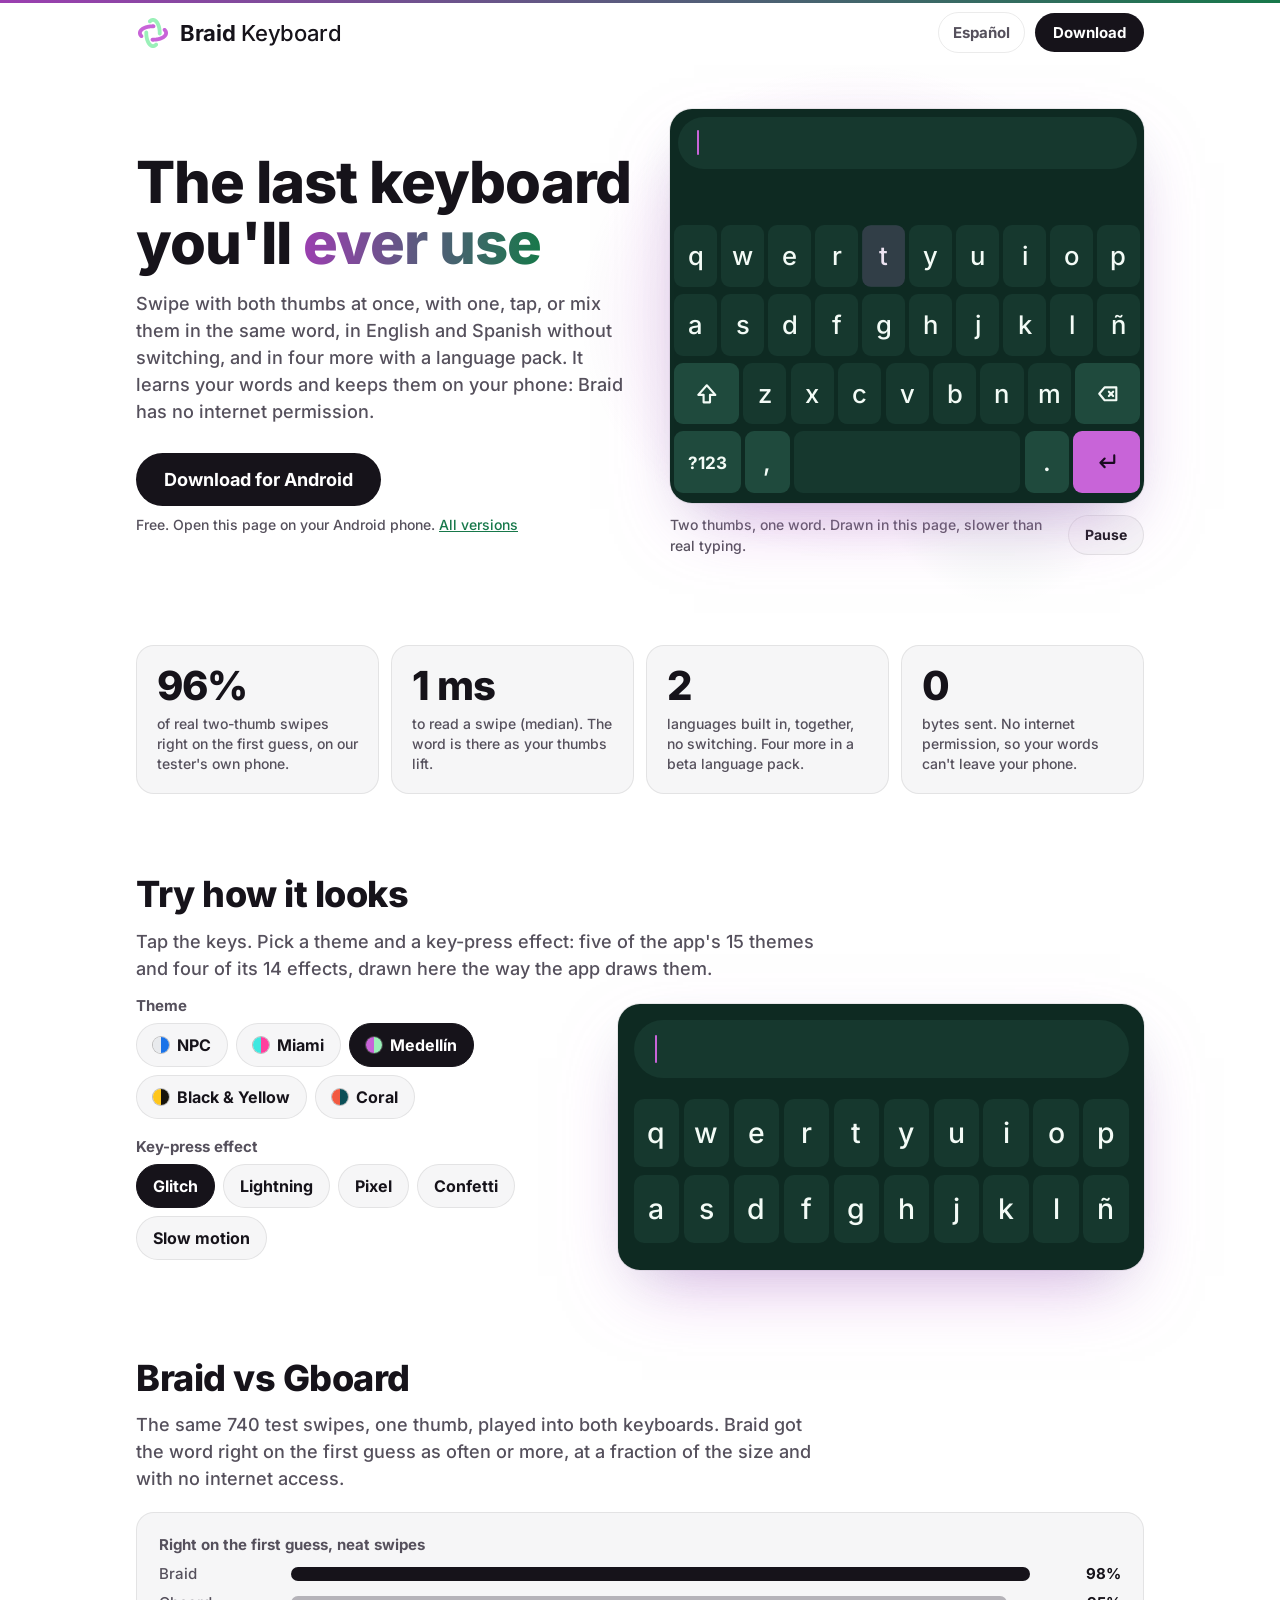
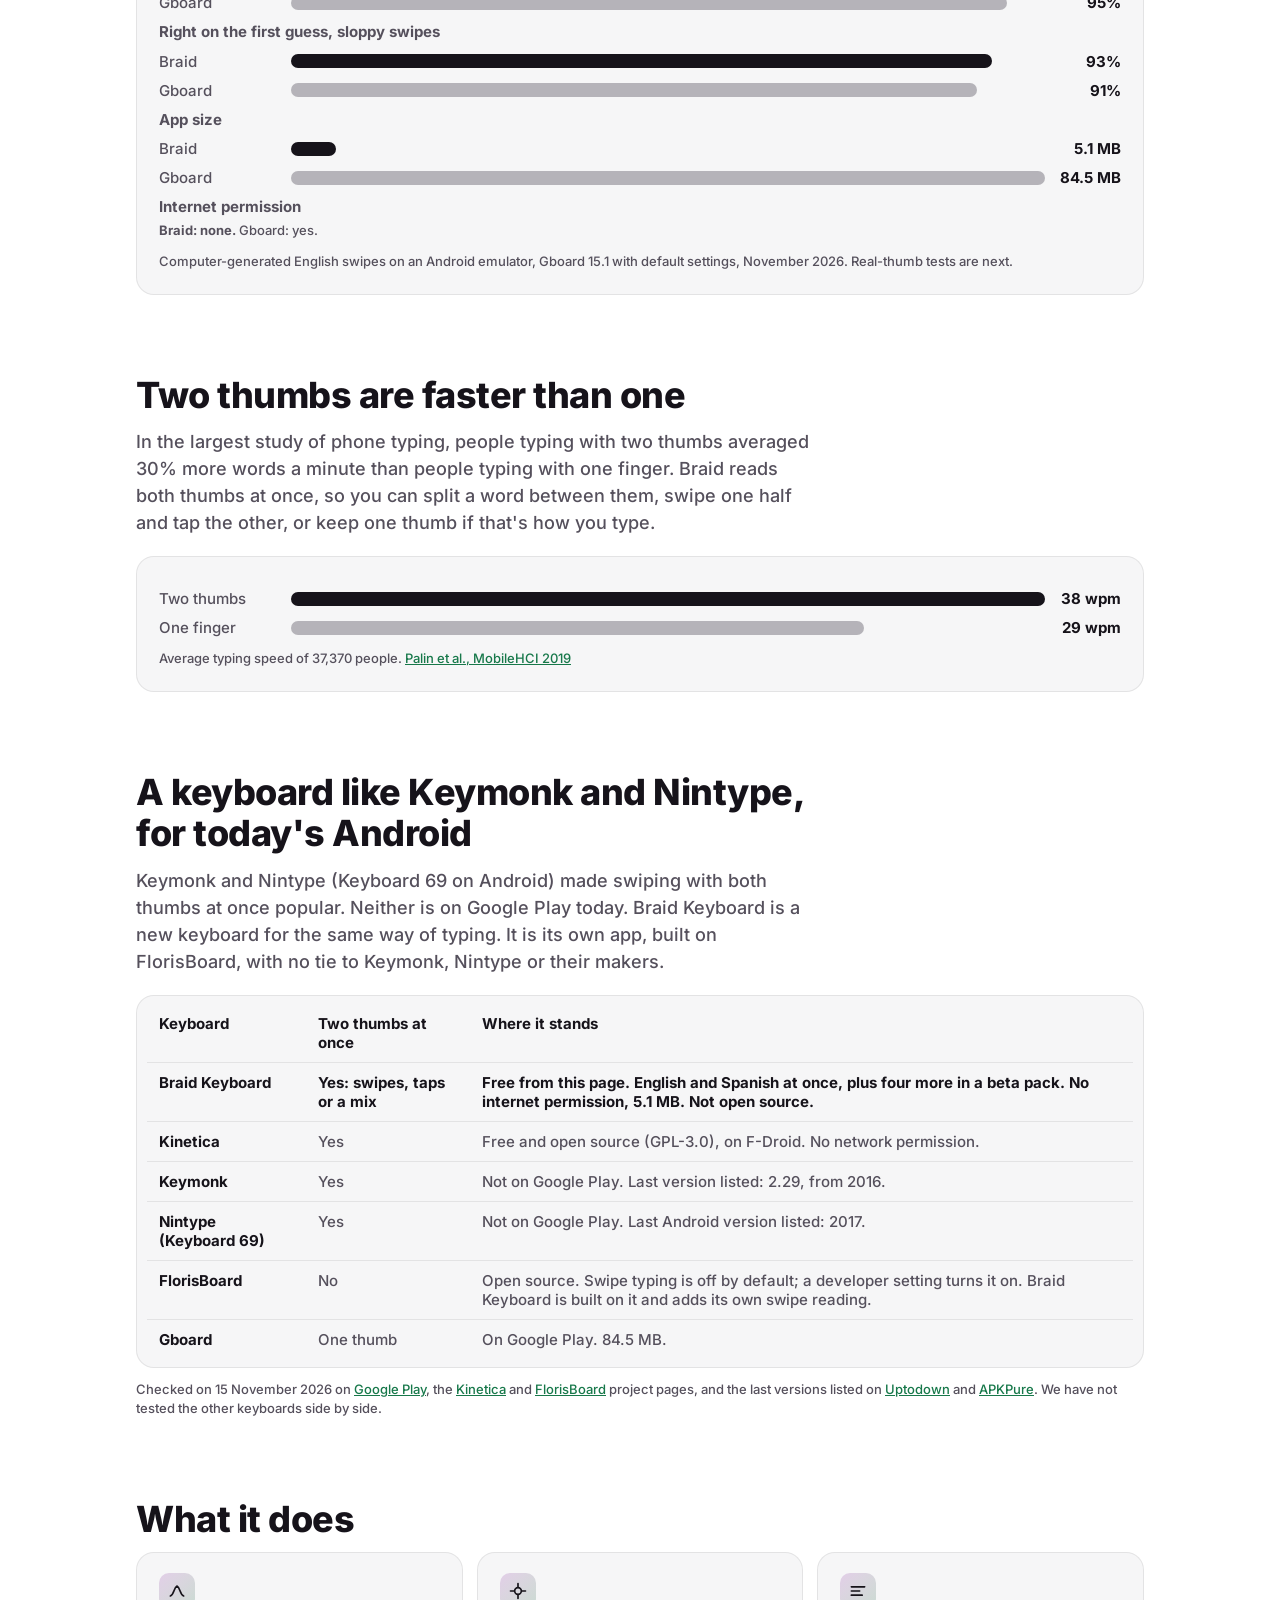
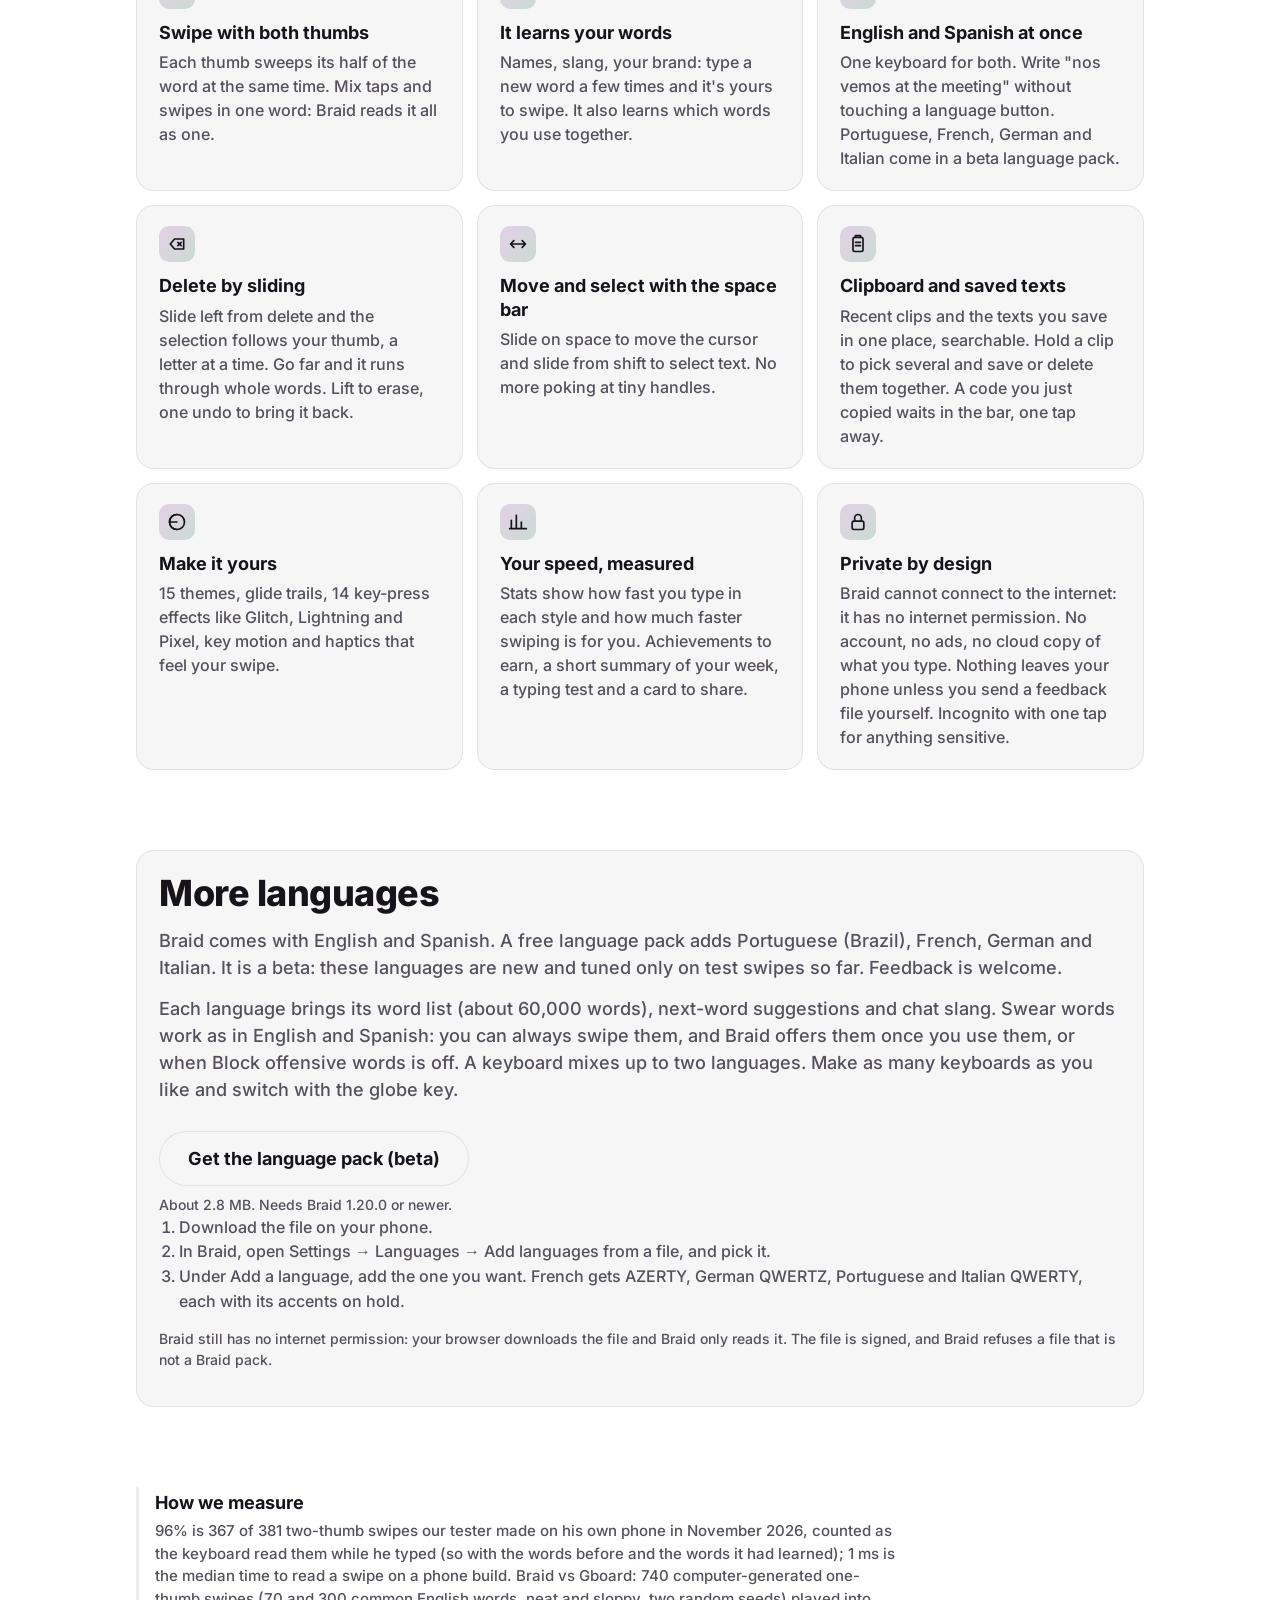
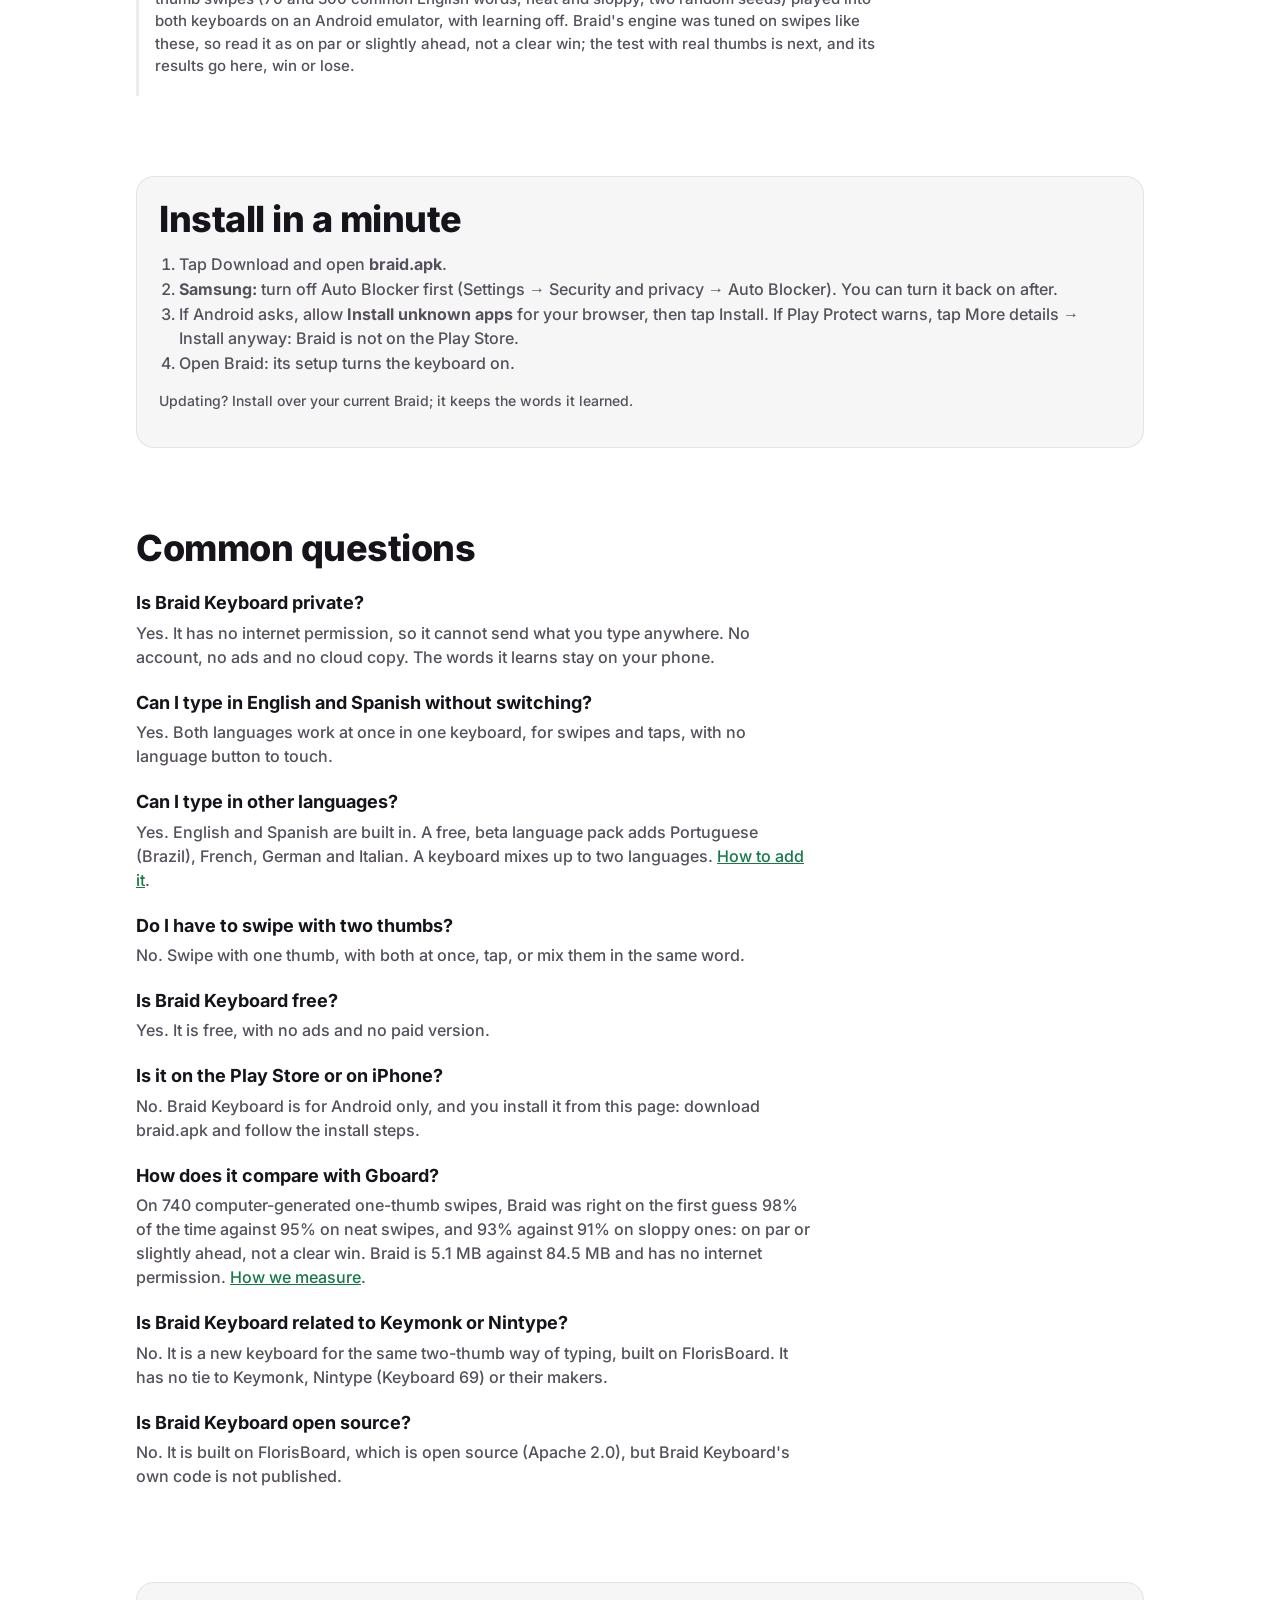
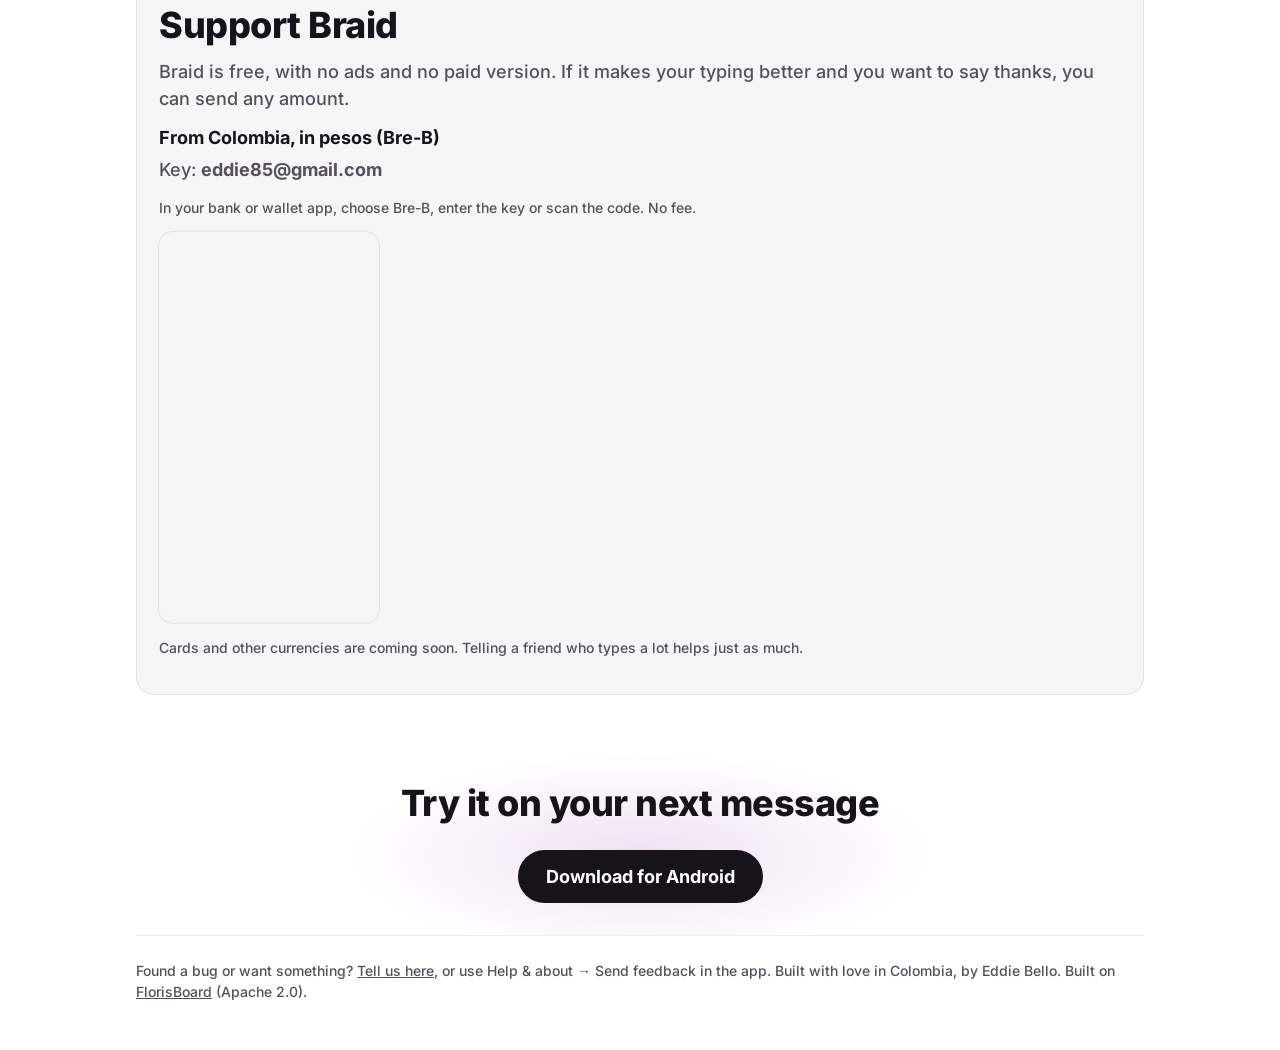
==== commit 7498cfad: "Language pack: Portuguese, French, German and Italian (beta) Co-Authored-By: Claude Fable 5.2 <norep" ====
--- a/docs/index.html
+++ b/docs/index.html
@@ -6,7 +6,7 @@
 <meta http-equiv="Content-Security-Policy" content="default-src 'none'; script-src 'self'; style-src 'self'; img-src 'self' data:; font-src 'self'; manifest-src 'self'; base-uri 'none'; form-action 'none'">
 <!-- Spanish twin of this page: es/index.html. Change both in the same commit. -->
 <title>Two-thumb swipe keyboard for Android | Braid Keyboard</title>
-<meta name="description" content="A free swipe keyboard for Android that reads two thumbs at once, as Keymonk and Nintype did. English and Spanish together. Private: no internet permission.">
+<meta name="description" content="A free swipe keyboard for Android that reads two thumbs at once, as Keymonk and Nintype did. English and Spanish together, and more in a language pack (beta). Private: no internet permission.">
 <link rel="canonical" href="https://eddie85u.github.io/braidkeyboard/">
 <link rel="alternate" hreflang="en" href="https://eddie85u.github.io/braidkeyboard/">
 <link rel="alternate" hreflang="es" href="https://eddie85u.github.io/braidkeyboard/es/">
@@ -15,7 +15,7 @@
 <meta property="og:site_name" content="Braid Keyboard">
 <meta property="og:url" content="https://eddie85u.github.io/braidkeyboard/">
 <meta property="og:title" content="The last keyboard you'll ever use">
-<meta property="og:description" content="Swipe with one thumb or two, in English and Spanish. Free for Android. Private: no internet permission.">
+<meta property="og:description" content="Swipe with one thumb or two, in English and Spanish, with more in a language pack. Free for Android. Private: no internet permission.">
 <meta property="og:image" content="https://eddie85u.github.io/braidkeyboard/og-braid-keyboard.jpg">
 <meta property="og:image:width" content="1200">
 <meta property="og:image:height" content="630">
@@ -35,11 +35,11 @@
 <script src="lang.js"></script><script src="page.js" defer></script>
 <script type="application/ld+json">
 {"@context":"https://schema.org","@graph":[
-{"@type":"Organization","@id":"https://eddie85u.github.io/braidkeyboard/#organization","name":"Braid Keyboard","url":"https://eddie85u.github.io/braidkeyboard/","logo":"https://eddie85u.github.io/braidkeyboard/icon-512.png","description":"Braid Keyboard is a free swipe keyboard for Android that reads two thumbs at once, in English and Spanish.","founder":{"@type":"Person","name":"Eddie Bello"},"sameAs":["https://github.com/eddie85u/braidkeyboard"]},
+{"@type":"Organization","@id":"https://eddie85u.github.io/braidkeyboard/#organization","name":"Braid Keyboard","url":"https://eddie85u.github.io/braidkeyboard/","logo":"https://eddie85u.github.io/braidkeyboard/icon-512.png","description":"Braid Keyboard is a free swipe keyboard for Android that reads two thumbs at once, in English and Spanish, with Portuguese, French, German and Italian in a beta language pack.","founder":{"@type":"Person","name":"Eddie Bello"},"sameAs":["https://github.com/eddie85u/braidkeyboard"]},
 {"@type":"WebSite","@id":"https://eddie85u.github.io/braidkeyboard/#website","name":"Braid Keyboard","alternateName":"Braid","url":"https://eddie85u.github.io/braidkeyboard/","publisher":{"@id":"https://eddie85u.github.io/braidkeyboard/#organization"},"inLanguage":["en","es"]},
-{"@type":"WebPage","@id":"https://eddie85u.github.io/braidkeyboard/#webpage","url":"https://eddie85u.github.io/braidkeyboard/","name":"Two-thumb swipe keyboard for Android | Braid Keyboard","description":"A free swipe keyboard for Android that reads two thumbs at once, as Keymonk and Nintype did. English and Spanish together. Private: no internet permission.","isPartOf":{"@id":"https://eddie85u.github.io/braidkeyboard/#website"},"about":{"@id":"https://eddie85u.github.io/braidkeyboard/#app"},"inLanguage":"en"},
-{"@type":"MobileApplication","@id":"https://eddie85u.github.io/braidkeyboard/#app","name":"Braid Keyboard","url":"https://eddie85u.github.io/braidkeyboard/","description":"A swipe keyboard for Android that reads two thumbs at once. Swipe with one thumb or two, tap, or mix them in one word, in English and Spanish without switching. It has no internet permission.","operatingSystem":"Android","applicationCategory":"UtilitiesApplication","inLanguage":["en","es"],"fileSize":"5.1 MB","isAccessibleForFree":true,"offers":{"@type":"Offer","price":"0","priceCurrency":"USD"},"downloadUrl":"https://github.com/eddie85u/braidkeyboard/releases/latest/download/braid.apk","image":"https://eddie85u.github.io/braidkeyboard/og-braid-keyboard.jpg","author":{"@id":"https://eddie85u.github.io/braidkeyboard/#organization"}},
-{"@type":"FAQPage","@id":"https://eddie85u.github.io/braidkeyboard/#faq","inLanguage":"en","mainEntity":[{"@type":"Question","name":"Is Braid Keyboard private?","acceptedAnswer":{"@type":"Answer","text":"Yes. It has no internet permission, so it cannot send what you type anywhere. No account, no ads and no cloud copy. The words it learns stay on your phone."}},{"@type":"Question","name":"Can I type in English and Spanish without switching?","acceptedAnswer":{"@type":"Answer","text":"Yes. Both languages work at once in one keyboard, for swipes and taps, with no language button to touch."}},{"@type":"Question","name":"Do I have to swipe with two thumbs?","acceptedAnswer":{"@type":"Answer","text":"No. Swipe with one thumb, with both at once, tap, or mix them in the same word."}},{"@type":"Question","name":"Is Braid Keyboard free?","acceptedAnswer":{"@type":"Answer","text":"Yes. It is free, with no ads and no paid version."}},{"@type":"Question","name":"Is it on the Play Store or on iPhone?","acceptedAnswer":{"@type":"Answer","text":"No. Braid Keyboard is for Android only, and you install it from this page: download braid.apk and follow the install steps."}},{"@type":"Question","name":"How does it compare with Gboard?","acceptedAnswer":{"@type":"Answer","text":"On 740 computer-generated one-thumb swipes, Braid was right on the first guess 98% of the time against 95% on neat swipes, and 93% against 91% on sloppy ones: on par or slightly ahead, not a clear win. Braid is 5.1 MB against 84.5 MB and has no internet permission."}},{"@type":"Question","name":"Is Braid Keyboard related to Keymonk or Nintype?","acceptedAnswer":{"@type":"Answer","text":"No. It is a new keyboard for the same two-thumb way of typing, built on FlorisBoard. It has no tie to Keymonk, Nintype (Keyboard 69) or their makers."}},{"@type":"Question","name":"Is Braid Keyboard open source?","acceptedAnswer":{"@type":"Answer","text":"No. It is built on FlorisBoard, which is open source (Apache 2.0), but Braid Keyboard's own code is not published."}}]}
+{"@type":"WebPage","@id":"https://eddie85u.github.io/braidkeyboard/#webpage","url":"https://eddie85u.github.io/braidkeyboard/","name":"Two-thumb swipe keyboard for Android | Braid Keyboard","description":"A free swipe keyboard for Android that reads two thumbs at once, as Keymonk and Nintype did. English and Spanish together, and more in a language pack (beta). Private: no internet permission.","isPartOf":{"@id":"https://eddie85u.github.io/braidkeyboard/#website"},"about":{"@id":"https://eddie85u.github.io/braidkeyboard/#app"},"inLanguage":"en"},
+{"@type":"MobileApplication","@id":"https://eddie85u.github.io/braidkeyboard/#app","name":"Braid Keyboard","url":"https://eddie85u.github.io/braidkeyboard/","description":"A swipe keyboard for Android that reads two thumbs at once. Swipe with one thumb or two, tap, or mix them in one word, in English and Spanish without switching. A beta language pack adds Portuguese (Brazil), French, German and Italian. It has no internet permission.","operatingSystem":"Android","applicationCategory":"UtilitiesApplication","inLanguage":["en","es","pt-BR","fr","de","it"],"fileSize":"5.1 MB","isAccessibleForFree":true,"offers":{"@type":"Offer","price":"0","priceCurrency":"USD"},"downloadUrl":"https://github.com/eddie85u/braidkeyboard/releases/latest/download/braid.apk","image":"https://eddie85u.github.io/braidkeyboard/og-braid-keyboard.jpg","author":{"@id":"https://eddie85u.github.io/braidkeyboard/#organization"}},
+{"@type":"FAQPage","@id":"https://eddie85u.github.io/braidkeyboard/#faq","inLanguage":"en","mainEntity":[{"@type":"Question","name":"Is Braid Keyboard private?","acceptedAnswer":{"@type":"Answer","text":"Yes. It has no internet permission, so it cannot send what you type anywhere. No account, no ads and no cloud copy. The words it learns stay on your phone."}},{"@type":"Question","name":"Can I type in English and Spanish without switching?","acceptedAnswer":{"@type":"Answer","text":"Yes. Both languages work at once in one keyboard, for swipes and taps, with no language button to touch."}},{"@type":"Question","name":"Can I type in other languages?","acceptedAnswer":{"@type":"Answer","text":"Yes. English and Spanish are built in. A free, beta language pack adds Portuguese (Brazil), French, German and Italian. A keyboard mixes up to two languages. It needs Braid 1.20.0 or newer."}},{"@type":"Question","name":"Do I have to swipe with two thumbs?","acceptedAnswer":{"@type":"Answer","text":"No. Swipe with one thumb, with both at once, tap, or mix them in the same word."}},{"@type":"Question","name":"Is Braid Keyboard free?","acceptedAnswer":{"@type":"Answer","text":"Yes. It is free, with no ads and no paid version."}},{"@type":"Question","name":"Is it on the Play Store or on iPhone?","acceptedAnswer":{"@type":"Answer","text":"No. Braid Keyboard is for Android only, and you install it from this page: download braid.apk and follow the install steps."}},{"@type":"Question","name":"How does it compare with Gboard?","acceptedAnswer":{"@type":"Answer","text":"On 740 computer-generated one-thumb swipes, Braid was right on the first guess 98% of the time against 95% on neat swipes, and 93% against 91% on sloppy ones: on par or slightly ahead, not a clear win. Braid is 5.1 MB against 84.5 MB and has no internet permission."}},{"@type":"Question","name":"Is Braid Keyboard related to Keymonk or Nintype?","acceptedAnswer":{"@type":"Answer","text":"No. It is a new keyboard for the same two-thumb way of typing, built on FlorisBoard. It has no tie to Keymonk, Nintype (Keyboard 69) or their makers."}},{"@type":"Question","name":"Is Braid Keyboard open source?","acceptedAnswer":{"@type":"Answer","text":"No. It is built on FlorisBoard, which is open source (Apache 2.0), but Braid Keyboard's own code is not published."}}]}
 ]}
 </script>
 </head>
@@ -54,7 +54,7 @@
   <div class="hero">
     <section>
       <h1>The last keyboard you'll <span class="b">ever use</span></h1>
-      <p>Swipe with both thumbs at once, with one, tap, or mix them in the same word, in English and Spanish without switching. It learns your words and keeps them on your phone: Braid has no internet permission.</p>
+      <p>Swipe with both thumbs at once, with one, tap, or mix them in the same word, in English and Spanish without switching, and in four more with a language pack. It learns your words and keeps them on your phone: Braid has no internet permission.</p>
       <a class="btn" href="https://github.com/eddie85u/braidkeyboard/releases/latest/download/braid.apk">Download for Android</a>
       <div class="small">Free. Open this page on your Android phone. <a href="https://github.com/eddie85u/braidkeyboard/releases/latest">All versions</a></div>
     </section>
@@ -79,7 +79,7 @@
     <div class="stats">
       <div class="stat"><div class="num">96%</div><p>of real two-thumb swipes right on the first guess, on our tester's own phone.</p></div>
       <div class="stat"><div class="num">1 ms</div><p>to read a swipe (median). The word is there as your thumbs lift.</p></div>
-      <div class="stat"><div class="num">2</div><p>languages in one: English and Spanish together, no switching.</p></div>
+      <div class="stat"><div class="num">2</div><p>languages built in, together, no switching. Four more in a beta language pack.</p></div>
       <div class="stat"><div class="num">0</div><p>bytes sent. No internet permission, so your words can't leave your phone.</p></div>
     </div>
   </section>
@@ -155,7 +155,7 @@
       <h2>A keyboard like Keymonk and Nintype, for today's Android</h2>
       <p>Keymonk and Nintype (Keyboard 69 on Android) made swiping with both thumbs at once popular. Neither is on Google Play today. Braid Keyboard is a new keyboard for the same way of typing. It is its own app, built on FlorisBoard, with no tie to Keymonk, Nintype or their makers.</p>
     </div>
-    <div class="scroll-x"><table class="rivals"><thead><tr><th scope="col">Keyboard</th><th scope="col">Two thumbs at once</th><th scope="col">Where it stands</th></tr></thead><tbody><tr class="us"><th scope="row">Braid Keyboard</th><td>Yes: swipes, taps or a mix</td><td>Free from this page. English and Spanish at once, no internet permission, 5.1 MB. Not open source.</td></tr><tr><th scope="row">Kinetica</th><td>Yes</td><td>Free and open source (GPL-3.0), on F-Droid. No network permission.</td></tr><tr><th scope="row">Keymonk</th><td>Yes</td><td>Not on Google Play. Last version listed: 2.29, from 2016.</td></tr><tr><th scope="row">Nintype (Keyboard 69)</th><td>Yes</td><td>Not on Google Play. Last Android version listed: 2017.</td></tr><tr><th scope="row">FlorisBoard</th><td>No</td><td>Open source. Swipe typing is off by default; a developer setting turns it on. Braid Keyboard is built on it and adds its own swipe reading.</td></tr><tr><th scope="row">Gboard</th><td>One thumb</td><td>On Google Play. 84.5 MB.</td></tr></tbody></table></div>
+    <div class="scroll-x"><table class="rivals"><thead><tr><th scope="col">Keyboard</th><th scope="col">Two thumbs at once</th><th scope="col">Where it stands</th></tr></thead><tbody><tr class="us"><th scope="row">Braid Keyboard</th><td>Yes: swipes, taps or a mix</td><td>Free from this page. English and Spanish at once, plus four more in a beta pack. No internet permission, 5.1 MB. Not open source.</td></tr><tr><th scope="row">Kinetica</th><td>Yes</td><td>Free and open source (GPL-3.0), on F-Droid. No network permission.</td></tr><tr><th scope="row">Keymonk</th><td>Yes</td><td>Not on Google Play. Last version listed: 2.29, from 2016.</td></tr><tr><th scope="row">Nintype (Keyboard 69)</th><td>Yes</td><td>Not on Google Play. Last Android version listed: 2017.</td></tr><tr><th scope="row">FlorisBoard</th><td>No</td><td>Open source. Swipe typing is off by default; a developer setting turns it on. Braid Keyboard is built on it and adds its own swipe reading.</td></tr><tr><th scope="row">Gboard</th><td>One thumb</td><td>On Google Play. 84.5 MB.</td></tr></tbody></table></div>
     <p class="src">Checked on 15 November 2026 on <a href="https://play.google.com/store/apps">Google Play</a>, the <a href="https://github.com/lurebat/kinetica">Kinetica</a> and <a href="https://github.com/florisboard/florisboard/discussions/2797">FlorisBoard</a> project pages, and the last versions listed on <a href="https://keymonk-free.en.uptodown.com/android/download">Uptodown</a> and <a href="https://apkpure.com/keyboard-69/com.jormy.sixtynine">APKPure</a>. We have not tested the other keyboards side by side.</p>
   </section>
   <section class="block">
@@ -163,7 +163,7 @@
     <div class="grid">
       <div class="card"><div class="ico"><svg viewBox="0 0 24 24" aria-hidden="true"><path d="M4 18c5-2 4-10 8-12M20 18c-5-2-4-10-8-12"/></svg></div><h3>Swipe with both thumbs</h3><p>Each thumb sweeps its half of the word at the same time. Mix taps and swipes in one word: Braid reads it all as one.</p></div>
       <div class="card"><div class="ico"><svg viewBox="0 0 24 24" aria-hidden="true"><path d="M12 3v4M12 17v4M3 12h4M17 12h4"/><circle cx="12" cy="12" r="4"/></svg></div><h3>It learns your words</h3><p>Names, slang, your brand: type a new word a few times and it's yours to swipe. It also learns which words you use together.</p></div>
-      <div class="card"><div class="ico"><svg viewBox="0 0 24 24" aria-hidden="true"><path d="M4 7h16M4 12h10M4 17h13"/></svg></div><h3>English and Spanish at once</h3><p>One keyboard for both. Write "nos vemos at the meeting" without touching a language button.</p></div>
+      <div class="card"><div class="ico"><svg viewBox="0 0 24 24" aria-hidden="true"><path d="M4 7h16M4 12h10M4 17h13"/></svg></div><h3>English and Spanish at once</h3><p>One keyboard for both. Write "nos vemos at the meeting" without touching a language button. Portuguese, French, German and Italian come in a beta language pack.</p></div>
       <div class="card"><div class="ico"><svg viewBox="0 0 24 24" aria-hidden="true"><path d="M20 6H9l-5 6 5 6h11z"/><path d="M13 10l4 4M17 10l-4 4"/></svg></div><h3>Delete by sliding</h3><p>Slide left from delete and the selection follows your thumb, a letter at a time. Go far and it runs through whole words. Lift to erase, one undo to bring it back.</p></div>
       <div class="card"><div class="ico"><svg viewBox="0 0 24 24" aria-hidden="true"><path d="M3 12h18M7 8l-4 4 4 4M17 8l4 4-4 4"/></svg></div><h3>Move and select with the space bar</h3><p>Slide on space to move the cursor and slide from shift to select text. No more poking at tiny handles.</p></div>
       <div class="card"><div class="ico"><svg viewBox="0 0 24 24" aria-hidden="true"><rect x="6" y="4" width="12" height="17" rx="2"/><path d="M9 4V2h6v2M9 10h6M9 14h6"/></svg></div><h3>Clipboard and saved texts</h3><p>Recent clips and the texts you save in one place, searchable. Hold a clip to pick several and save or delete them together. A code you just copied waits in the bar, one tap away.</p></div>
@@ -172,6 +172,17 @@
       <div class="card"><div class="ico"><svg viewBox="0 0 24 24" aria-hidden="true"><rect x="5" y="11" width="14" height="10" rx="2"/><path d="M8 11V7a4 4 0 0 1 8 0v4"/></svg></div><h3>Private by design</h3><p>Braid cannot connect to the internet: it has no internet permission. No account, no ads, no cloud copy of what you type. Nothing leaves your phone unless you send a feedback file yourself. Incognito with one tap for anything sensitive.</p></div>
     </div>
   </section>
+  <section class="block" id="languages">
+    <div class="steps">
+      <h2>More languages</h2>
+      <p>Braid comes with English and Spanish. A free language pack adds Portuguese (Brazil), French, German and Italian. It is a beta: these languages are new and tuned only on test swipes so far. Feedback is welcome.</p>
+      <p>Each language brings its word list (about 60,000 words), next-word suggestions and chat slang. Swear words work as in English and Spanish: you can always swipe them, and Braid offers them once you use them, or when Block offensive words is off. A keyboard mixes up to two languages. Make as many keyboards as you like and switch with the globe key.</p>
+      <a class="btn alt" href="https://github.com/eddie85u/braidkeyboard/releases/latest/download/braid-languages-1.braidpack">Get the language pack (beta)</a>
+      <div class="small">About 2.8 MB. Needs Braid 1.20.0 or newer.</div>
+      <ol><li>Download the file on your phone.</li><li>In Braid, open Settings → Languages → Add languages from a file, and pick it.</li><li>Under Add a language, add the one you want. French gets AZERTY, German QWERTZ, Portuguese and Italian QWERTY, each with its accents on hold.</li></ol>
+      <p class="small mt">Braid still has no internet permission: your browser downloads the file and Braid only reads it. The file is signed, and Braid refuses a file that is not a Braid pack.</p>
+    </div>
+  </section>
   <section class="block">
     <div class="honest" id="measure">
       <h2 class="h3">How we measure</h2>
@@ -192,6 +203,8 @@
       <p>Yes. It has no internet permission, so it cannot send what you type anywhere. No account, no ads and no cloud copy. The words it learns stay on your phone.</p>
       <h3>Can I type in English and Spanish without switching?</h3>
       <p>Yes. Both languages work at once in one keyboard, for swipes and taps, with no language button to touch.</p>
+      <h3>Can I type in other languages?</h3>
+      <p>Yes. English and Spanish are built in. A free, beta language pack adds Portuguese (Brazil), French, German and Italian. A keyboard mixes up to two languages. <a href="#languages">How to add it</a>.</p>
       <h3>Do I have to swipe with two thumbs?</h3>
       <p>No. Swipe with one thumb, with both at once, tap, or mix them in the same word.</p>
       <h3>Is Braid Keyboard free?</h3>
--- a/docs/page.css
+++ b/docs/page.css
@@ -103,6 +103,7 @@
 /* Round 2: polish. Everything here is decoration: the page reads the same without it. */
 .top{position:sticky;top:0;z-index:4;padding:12px 0;background:color-mix(in srgb,var(--bg) 82%,transparent);backdrop-filter:blur(14px);-webkit-backdrop-filter:blur(14px)}
 .top .right{display:flex;align-items:center;gap:10px}
+.btn.alt{background:var(--card);color:var(--text);border:1px solid var(--line)}
 .btn.sm{display:none;margin:0;padding:10px 18px;font-size:15px}
 @media(min-width:640px){.btn.sm{display:inline-block}}
 .hero{position:relative;isolation:isolate}
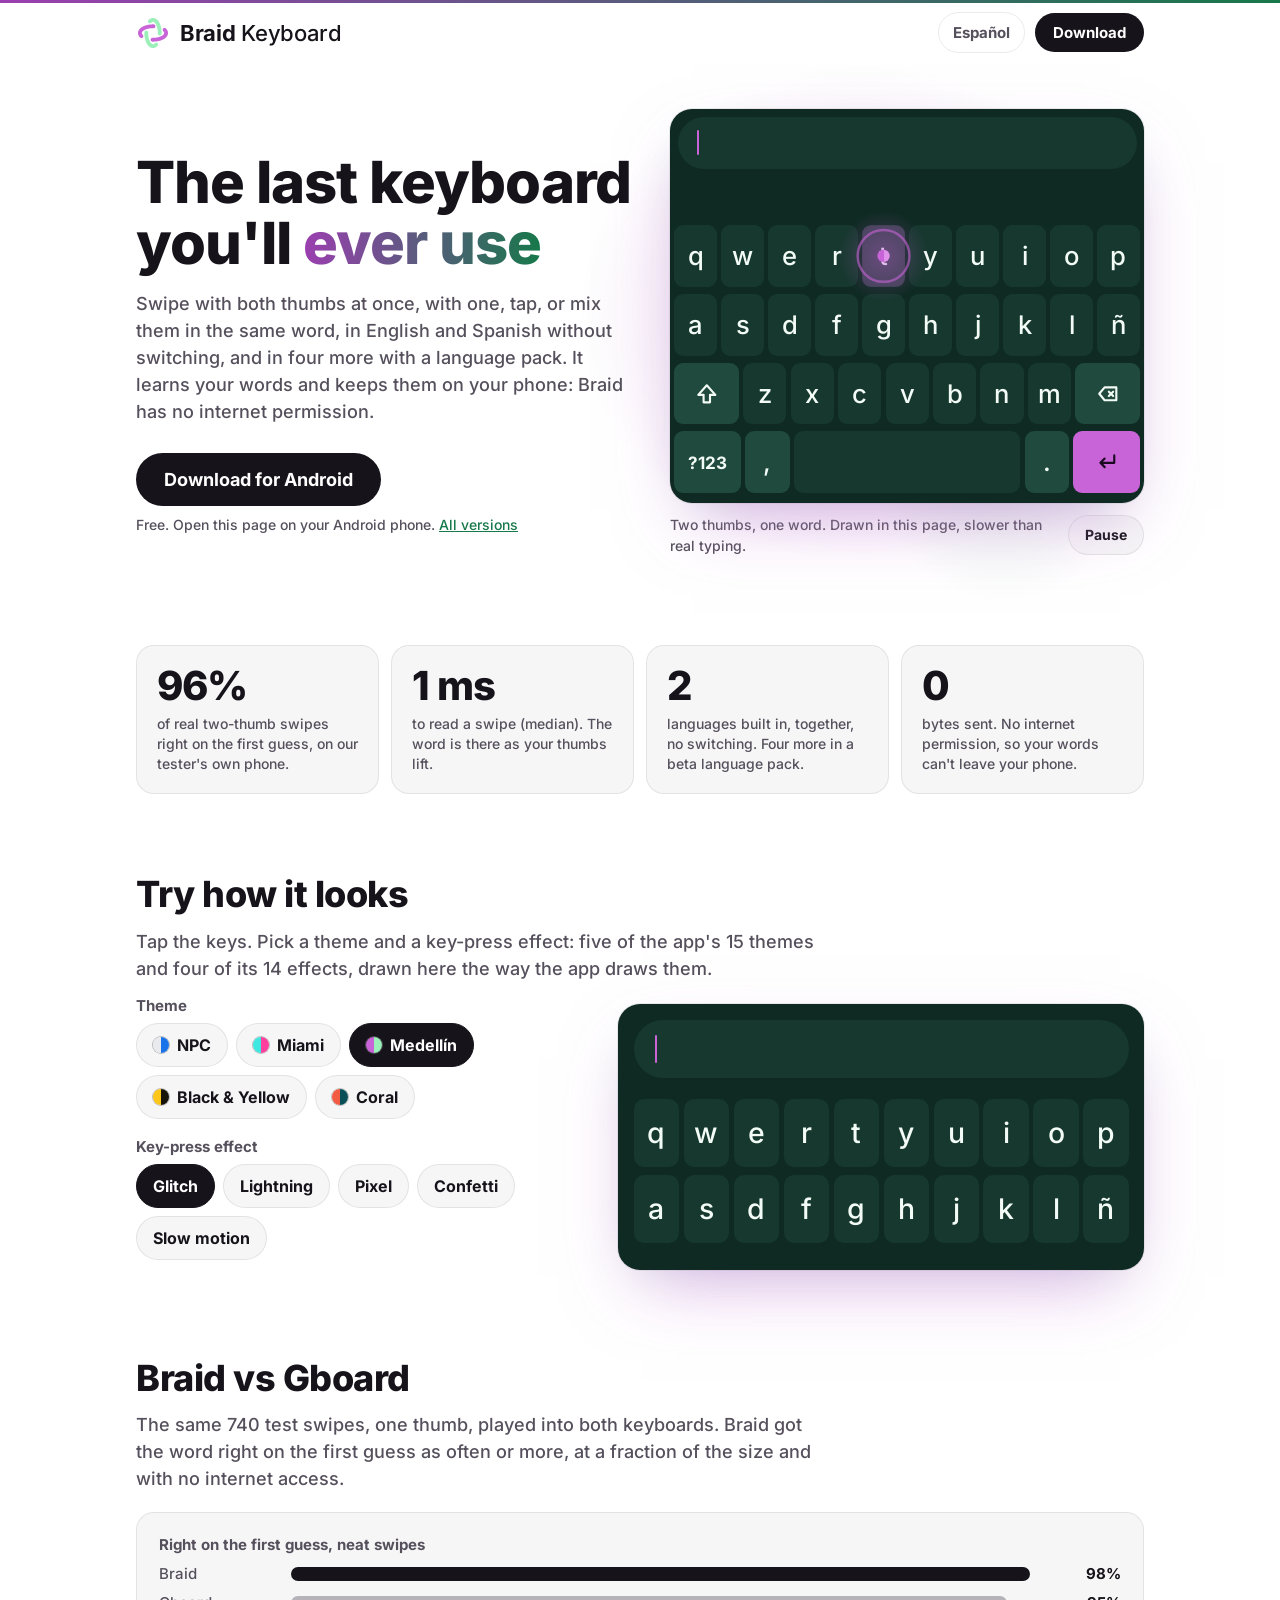
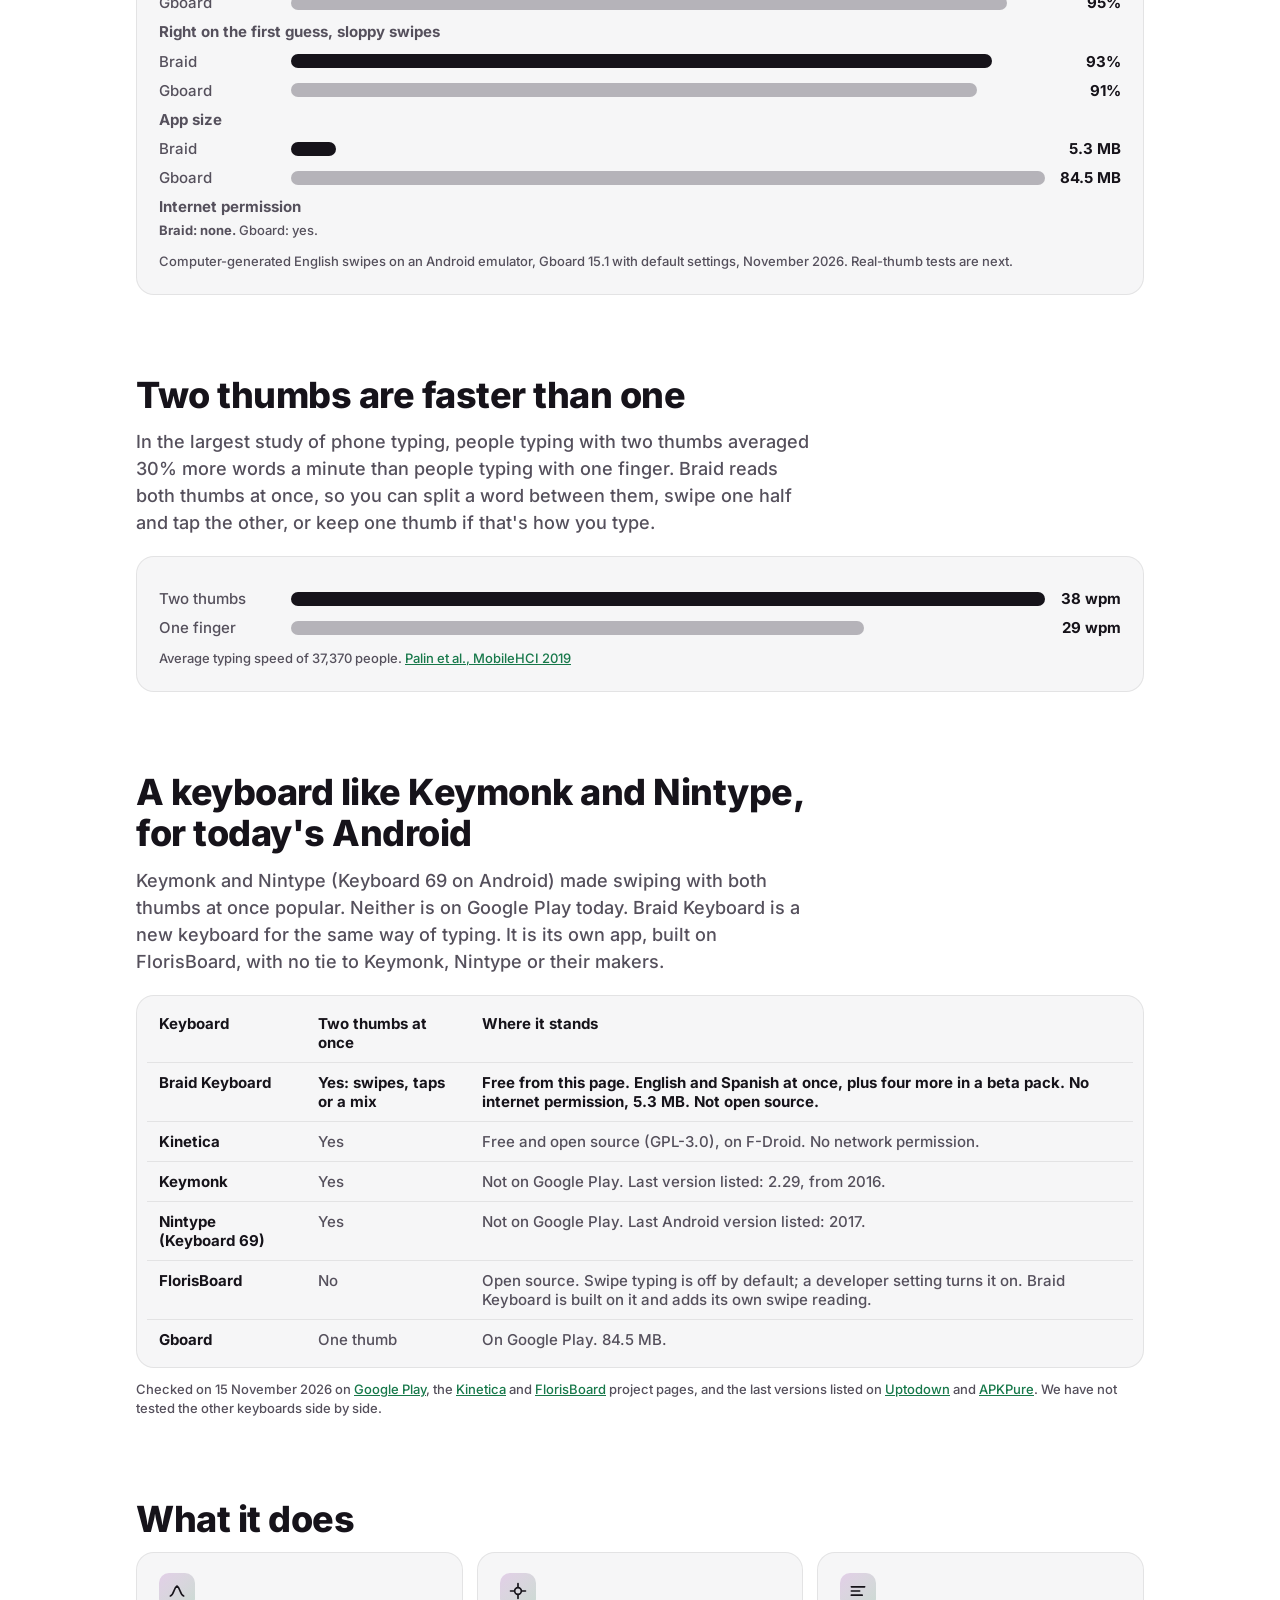
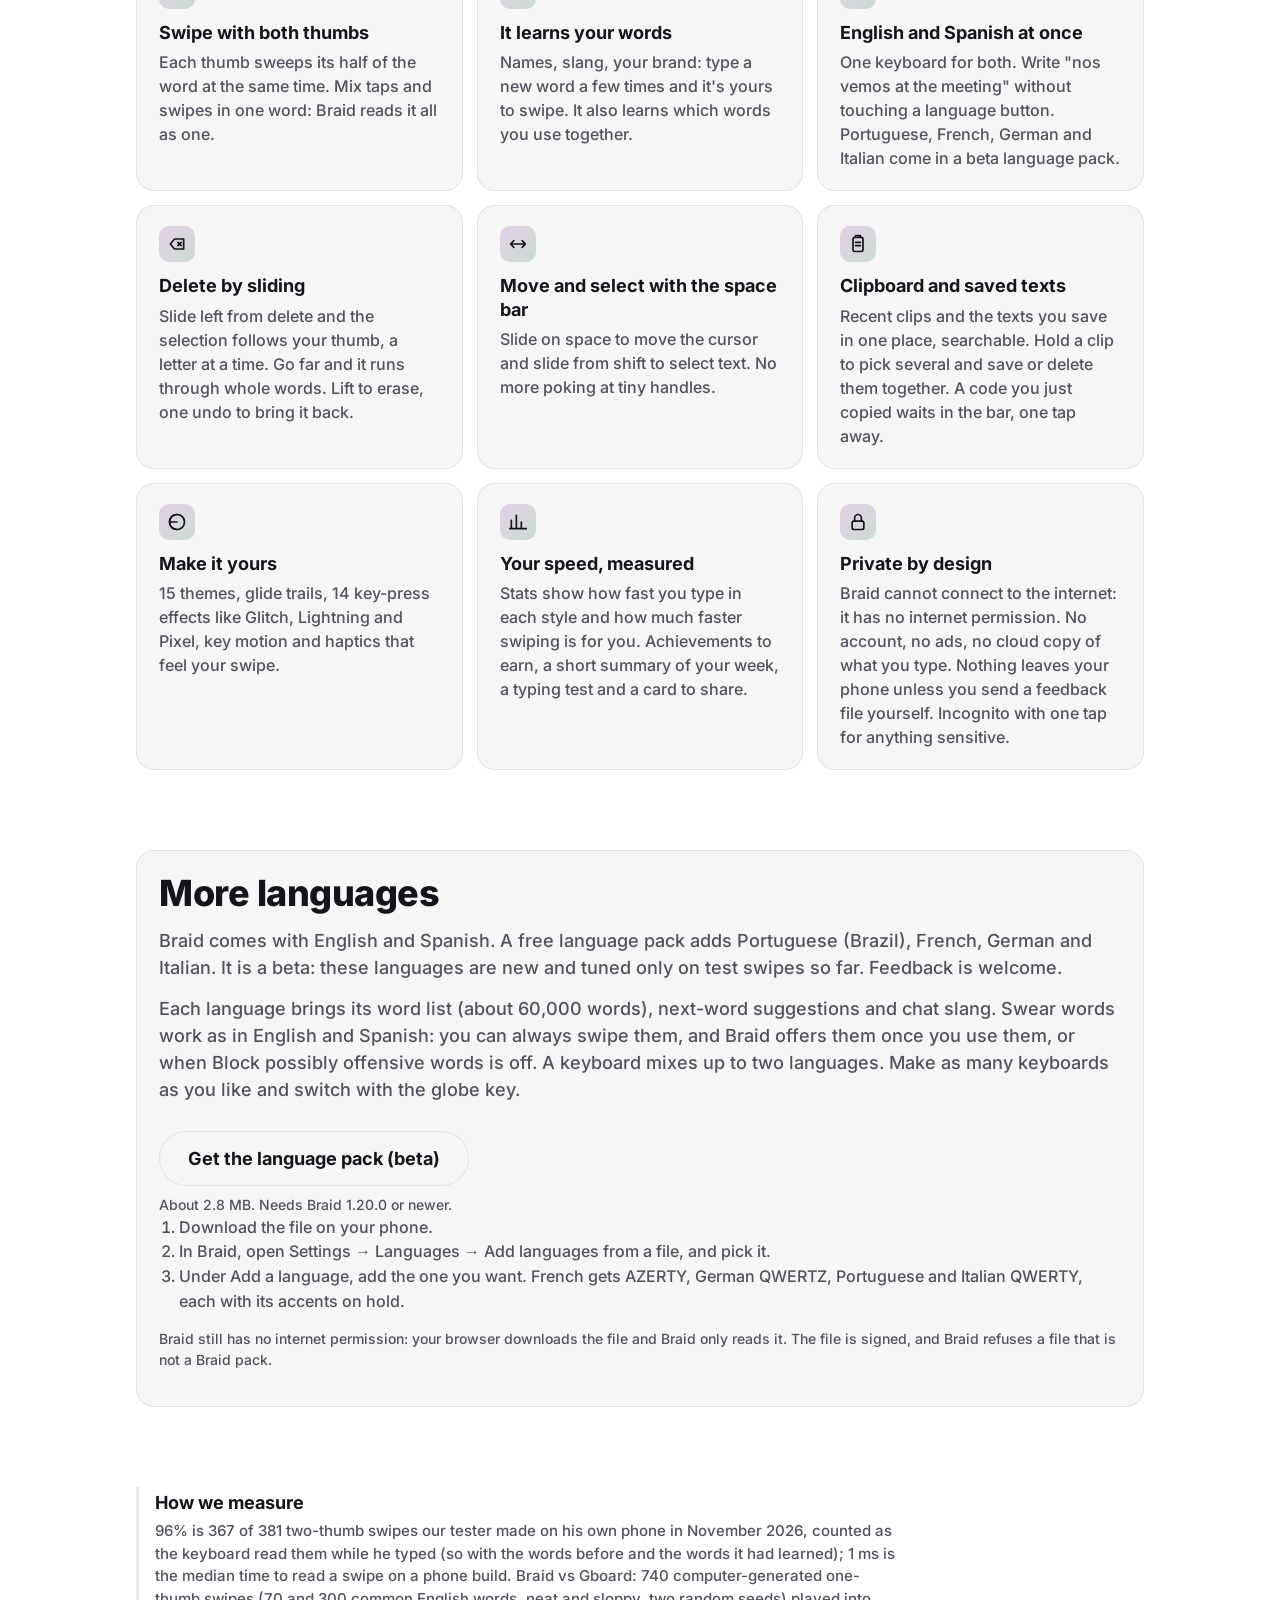
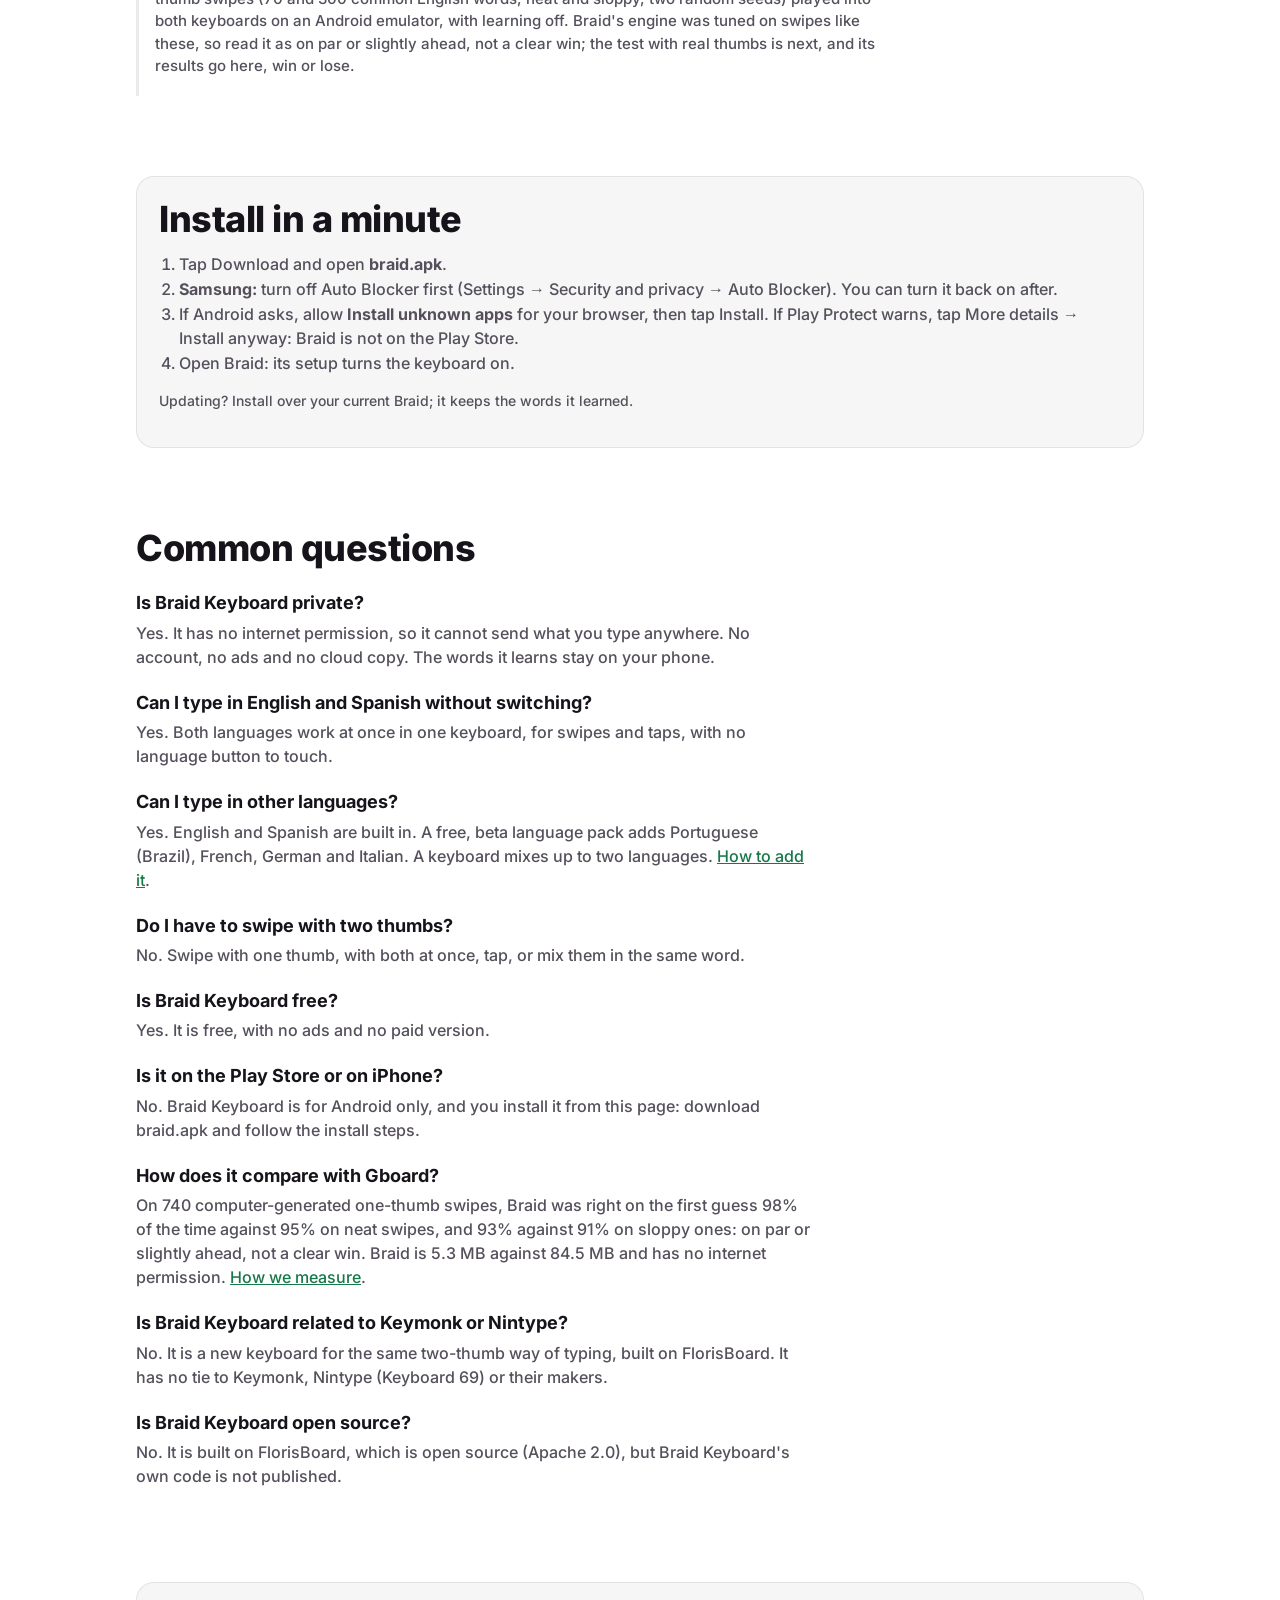
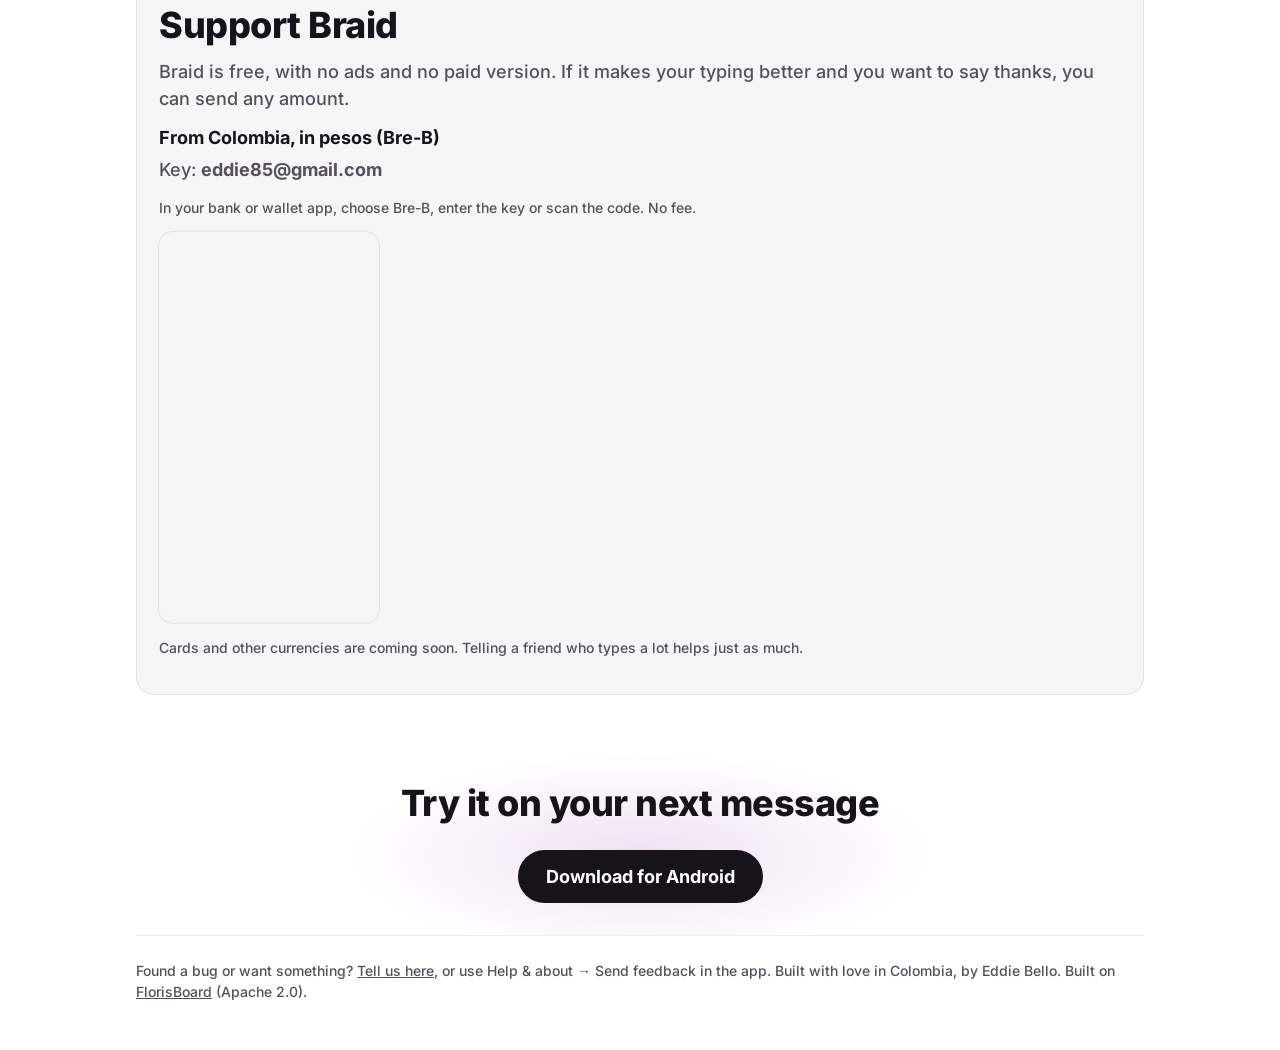
==== commit 6a9e7888: "1.20.0: app size 5.3 MB, setting name fix Co-Authored-By: Claude Opus 5.5 <noreply@anthropic.com>" ====
--- a/docs/index.html
+++ b/docs/index.html
@@ -38,8 +38,8 @@
 {"@type":"Organization","@id":"https://eddie85u.github.io/braidkeyboard/#organization","name":"Braid Keyboard","url":"https://eddie85u.github.io/braidkeyboard/","logo":"https://eddie85u.github.io/braidkeyboard/icon-512.png","description":"Braid Keyboard is a free swipe keyboard for Android that reads two thumbs at once, in English and Spanish, with Portuguese, French, German and Italian in a beta language pack.","founder":{"@type":"Person","name":"Eddie Bello"},"sameAs":["https://github.com/eddie85u/braidkeyboard"]},
 {"@type":"WebSite","@id":"https://eddie85u.github.io/braidkeyboard/#website","name":"Braid Keyboard","alternateName":"Braid","url":"https://eddie85u.github.io/braidkeyboard/","publisher":{"@id":"https://eddie85u.github.io/braidkeyboard/#organization"},"inLanguage":["en","es"]},
 {"@type":"WebPage","@id":"https://eddie85u.github.io/braidkeyboard/#webpage","url":"https://eddie85u.github.io/braidkeyboard/","name":"Two-thumb swipe keyboard for Android | Braid Keyboard","description":"A free swipe keyboard for Android that reads two thumbs at once, as Keymonk and Nintype did. English and Spanish together, and more in a language pack (beta). Private: no internet permission.","isPartOf":{"@id":"https://eddie85u.github.io/braidkeyboard/#website"},"about":{"@id":"https://eddie85u.github.io/braidkeyboard/#app"},"inLanguage":"en"},
-{"@type":"MobileApplication","@id":"https://eddie85u.github.io/braidkeyboard/#app","name":"Braid Keyboard","url":"https://eddie85u.github.io/braidkeyboard/","description":"A swipe keyboard for Android that reads two thumbs at once. Swipe with one thumb or two, tap, or mix them in one word, in English and Spanish without switching. A beta language pack adds Portuguese (Brazil), French, German and Italian. It has no internet permission.","operatingSystem":"Android","applicationCategory":"UtilitiesApplication","inLanguage":["en","es","pt-BR","fr","de","it"],"fileSize":"5.1 MB","isAccessibleForFree":true,"offers":{"@type":"Offer","price":"0","priceCurrency":"USD"},"downloadUrl":"https://github.com/eddie85u/braidkeyboard/releases/latest/download/braid.apk","image":"https://eddie85u.github.io/braidkeyboard/og-braid-keyboard.jpg","author":{"@id":"https://eddie85u.github.io/braidkeyboard/#organization"}},
-{"@type":"FAQPage","@id":"https://eddie85u.github.io/braidkeyboard/#faq","inLanguage":"en","mainEntity":[{"@type":"Question","name":"Is Braid Keyboard private?","acceptedAnswer":{"@type":"Answer","text":"Yes. It has no internet permission, so it cannot send what you type anywhere. No account, no ads and no cloud copy. The words it learns stay on your phone."}},{"@type":"Question","name":"Can I type in English and Spanish without switching?","acceptedAnswer":{"@type":"Answer","text":"Yes. Both languages work at once in one keyboard, for swipes and taps, with no language button to touch."}},{"@type":"Question","name":"Can I type in other languages?","acceptedAnswer":{"@type":"Answer","text":"Yes. English and Spanish are built in. A free, beta language pack adds Portuguese (Brazil), French, German and Italian. A keyboard mixes up to two languages. It needs Braid 1.20.0 or newer."}},{"@type":"Question","name":"Do I have to swipe with two thumbs?","acceptedAnswer":{"@type":"Answer","text":"No. Swipe with one thumb, with both at once, tap, or mix them in the same word."}},{"@type":"Question","name":"Is Braid Keyboard free?","acceptedAnswer":{"@type":"Answer","text":"Yes. It is free, with no ads and no paid version."}},{"@type":"Question","name":"Is it on the Play Store or on iPhone?","acceptedAnswer":{"@type":"Answer","text":"No. Braid Keyboard is for Android only, and you install it from this page: download braid.apk and follow the install steps."}},{"@type":"Question","name":"How does it compare with Gboard?","acceptedAnswer":{"@type":"Answer","text":"On 740 computer-generated one-thumb swipes, Braid was right on the first guess 98% of the time against 95% on neat swipes, and 93% against 91% on sloppy ones: on par or slightly ahead, not a clear win. Braid is 5.1 MB against 84.5 MB and has no internet permission."}},{"@type":"Question","name":"Is Braid Keyboard related to Keymonk or Nintype?","acceptedAnswer":{"@type":"Answer","text":"No. It is a new keyboard for the same two-thumb way of typing, built on FlorisBoard. It has no tie to Keymonk, Nintype (Keyboard 69) or their makers."}},{"@type":"Question","name":"Is Braid Keyboard open source?","acceptedAnswer":{"@type":"Answer","text":"No. It is built on FlorisBoard, which is open source (Apache 2.0), but Braid Keyboard's own code is not published."}}]}
+{"@type":"MobileApplication","@id":"https://eddie85u.github.io/braidkeyboard/#app","name":"Braid Keyboard","url":"https://eddie85u.github.io/braidkeyboard/","description":"A swipe keyboard for Android that reads two thumbs at once. Swipe with one thumb or two, tap, or mix them in one word, in English and Spanish without switching. A beta language pack adds Portuguese (Brazil), French, German and Italian. It has no internet permission.","operatingSystem":"Android","applicationCategory":"UtilitiesApplication","inLanguage":["en","es","pt-BR","fr","de","it"],"fileSize":"5.3 MB","isAccessibleForFree":true,"offers":{"@type":"Offer","price":"0","priceCurrency":"USD"},"downloadUrl":"https://github.com/eddie85u/braidkeyboard/releases/latest/download/braid.apk","image":"https://eddie85u.github.io/braidkeyboard/og-braid-keyboard.jpg","author":{"@id":"https://eddie85u.github.io/braidkeyboard/#organization"}},
+{"@type":"FAQPage","@id":"https://eddie85u.github.io/braidkeyboard/#faq","inLanguage":"en","mainEntity":[{"@type":"Question","name":"Is Braid Keyboard private?","acceptedAnswer":{"@type":"Answer","text":"Yes. It has no internet permission, so it cannot send what you type anywhere. No account, no ads and no cloud copy. The words it learns stay on your phone."}},{"@type":"Question","name":"Can I type in English and Spanish without switching?","acceptedAnswer":{"@type":"Answer","text":"Yes. Both languages work at once in one keyboard, for swipes and taps, with no language button to touch."}},{"@type":"Question","name":"Can I type in other languages?","acceptedAnswer":{"@type":"Answer","text":"Yes. English and Spanish are built in. A free, beta language pack adds Portuguese (Brazil), French, German and Italian. A keyboard mixes up to two languages. It needs Braid 1.20.0 or newer."}},{"@type":"Question","name":"Do I have to swipe with two thumbs?","acceptedAnswer":{"@type":"Answer","text":"No. Swipe with one thumb, with both at once, tap, or mix them in the same word."}},{"@type":"Question","name":"Is Braid Keyboard free?","acceptedAnswer":{"@type":"Answer","text":"Yes. It is free, with no ads and no paid version."}},{"@type":"Question","name":"Is it on the Play Store or on iPhone?","acceptedAnswer":{"@type":"Answer","text":"No. Braid Keyboard is for Android only, and you install it from this page: download braid.apk and follow the install steps."}},{"@type":"Question","name":"How does it compare with Gboard?","acceptedAnswer":{"@type":"Answer","text":"On 740 computer-generated one-thumb swipes, Braid was right on the first guess 98% of the time against 95% on neat swipes, and 93% against 91% on sloppy ones: on par or slightly ahead, not a clear win. Braid is 5.3 MB against 84.5 MB and has no internet permission."}},{"@type":"Question","name":"Is Braid Keyboard related to Keymonk or Nintype?","acceptedAnswer":{"@type":"Answer","text":"No. It is a new keyboard for the same two-thumb way of typing, built on FlorisBoard. It has no tie to Keymonk, Nintype (Keyboard 69) or their makers."}},{"@type":"Question","name":"Is Braid Keyboard open source?","acceptedAnswer":{"@type":"Answer","text":"No. It is built on FlorisBoard, which is open source (Apache 2.0), but Braid Keyboard's own code is not published."}}]}
 ]}
 </script>
 </head>
@@ -133,7 +133,7 @@
       <div class="bar"><span>Braid</span><i class="w93"></i><b>93%</b></div>
       <div class="bar one"><span>Gboard</span><i class="w91"></i><b>91%</b></div>
       <h3 class="mt16">App size</h3>
-      <div class="bar"><span>Braid</span><i class="w6"></i><b>5.1 MB</b></div>
+      <div class="bar"><span>Braid</span><i class="w6"></i><b>5.3 MB</b></div>
       <div class="bar one"><span>Gboard</span><i class="w100"></i><b>84.5 MB</b></div>
       <h3 class="mt16">Internet permission</h3>
       <p class="src tight"><b>Braid: none.</b> Gboard: yes.</p>
@@ -155,7 +155,7 @@
       <h2>A keyboard like Keymonk and Nintype, for today's Android</h2>
       <p>Keymonk and Nintype (Keyboard 69 on Android) made swiping with both thumbs at once popular. Neither is on Google Play today. Braid Keyboard is a new keyboard for the same way of typing. It is its own app, built on FlorisBoard, with no tie to Keymonk, Nintype or their makers.</p>
     </div>
-    <div class="scroll-x"><table class="rivals"><thead><tr><th scope="col">Keyboard</th><th scope="col">Two thumbs at once</th><th scope="col">Where it stands</th></tr></thead><tbody><tr class="us"><th scope="row">Braid Keyboard</th><td>Yes: swipes, taps or a mix</td><td>Free from this page. English and Spanish at once, plus four more in a beta pack. No internet permission, 5.1 MB. Not open source.</td></tr><tr><th scope="row">Kinetica</th><td>Yes</td><td>Free and open source (GPL-3.0), on F-Droid. No network permission.</td></tr><tr><th scope="row">Keymonk</th><td>Yes</td><td>Not on Google Play. Last version listed: 2.29, from 2016.</td></tr><tr><th scope="row">Nintype (Keyboard 69)</th><td>Yes</td><td>Not on Google Play. Last Android version listed: 2017.</td></tr><tr><th scope="row">FlorisBoard</th><td>No</td><td>Open source. Swipe typing is off by default; a developer setting turns it on. Braid Keyboard is built on it and adds its own swipe reading.</td></tr><tr><th scope="row">Gboard</th><td>One thumb</td><td>On Google Play. 84.5 MB.</td></tr></tbody></table></div>
+    <div class="scroll-x"><table class="rivals"><thead><tr><th scope="col">Keyboard</th><th scope="col">Two thumbs at once</th><th scope="col">Where it stands</th></tr></thead><tbody><tr class="us"><th scope="row">Braid Keyboard</th><td>Yes: swipes, taps or a mix</td><td>Free from this page. English and Spanish at once, plus four more in a beta pack. No internet permission, 5.3 MB. Not open source.</td></tr><tr><th scope="row">Kinetica</th><td>Yes</td><td>Free and open source (GPL-3.0), on F-Droid. No network permission.</td></tr><tr><th scope="row">Keymonk</th><td>Yes</td><td>Not on Google Play. Last version listed: 2.29, from 2016.</td></tr><tr><th scope="row">Nintype (Keyboard 69)</th><td>Yes</td><td>Not on Google Play. Last Android version listed: 2017.</td></tr><tr><th scope="row">FlorisBoard</th><td>No</td><td>Open source. Swipe typing is off by default; a developer setting turns it on. Braid Keyboard is built on it and adds its own swipe reading.</td></tr><tr><th scope="row">Gboard</th><td>One thumb</td><td>On Google Play. 84.5 MB.</td></tr></tbody></table></div>
     <p class="src">Checked on 15 November 2026 on <a href="https://play.google.com/store/apps">Google Play</a>, the <a href="https://github.com/lurebat/kinetica">Kinetica</a> and <a href="https://github.com/florisboard/florisboard/discussions/2797">FlorisBoard</a> project pages, and the last versions listed on <a href="https://keymonk-free.en.uptodown.com/android/download">Uptodown</a> and <a href="https://apkpure.com/keyboard-69/com.jormy.sixtynine">APKPure</a>. We have not tested the other keyboards side by side.</p>
   </section>
   <section class="block">
@@ -176,7 +176,7 @@
     <div class="steps">
       <h2>More languages</h2>
       <p>Braid comes with English and Spanish. A free language pack adds Portuguese (Brazil), French, German and Italian. It is a beta: these languages are new and tuned only on test swipes so far. Feedback is welcome.</p>
-      <p>Each language brings its word list (about 60,000 words), next-word suggestions and chat slang. Swear words work as in English and Spanish: you can always swipe them, and Braid offers them once you use them, or when Block offensive words is off. A keyboard mixes up to two languages. Make as many keyboards as you like and switch with the globe key.</p>
+      <p>Each language brings its word list (about 60,000 words), next-word suggestions and chat slang. Swear words work as in English and Spanish: you can always swipe them, and Braid offers them once you use them, or when Block possibly offensive words is off. A keyboard mixes up to two languages. Make as many keyboards as you like and switch with the globe key.</p>
       <a class="btn alt" href="https://github.com/eddie85u/braidkeyboard/releases/latest/download/braid-languages-1.braidpack">Get the language pack (beta)</a>
       <div class="small">About 2.8 MB. Needs Braid 1.20.0 or newer.</div>
       <ol><li>Download the file on your phone.</li><li>In Braid, open Settings → Languages → Add languages from a file, and pick it.</li><li>Under Add a language, add the one you want. French gets AZERTY, German QWERTZ, Portuguese and Italian QWERTY, each with its accents on hold.</li></ol>
@@ -212,7 +212,7 @@
       <h3>Is it on the Play Store or on iPhone?</h3>
       <p>No. Braid Keyboard is for Android only, and you install it from this page: download braid.apk and follow the install steps.</p>
       <h3>How does it compare with Gboard?</h3>
-      <p>On 740 computer-generated one-thumb swipes, Braid was right on the first guess 98% of the time against 95% on neat swipes, and 93% against 91% on sloppy ones: on par or slightly ahead, not a clear win. Braid is 5.1 MB against 84.5 MB and has no internet permission. <a href="#measure">How we measure</a>.</p>
+      <p>On 740 computer-generated one-thumb swipes, Braid was right on the first guess 98% of the time against 95% on neat swipes, and 93% against 91% on sloppy ones: on par or slightly ahead, not a clear win. Braid is 5.3 MB against 84.5 MB and has no internet permission. <a href="#measure">How we measure</a>.</p>
       <h3>Is Braid Keyboard related to Keymonk or Nintype?</h3>
       <p>No. It is a new keyboard for the same two-thumb way of typing, built on FlorisBoard. It has no tie to Keymonk, Nintype (Keyboard 69) or their makers.</p>
       <h3>Is Braid Keyboard open source?</h3>
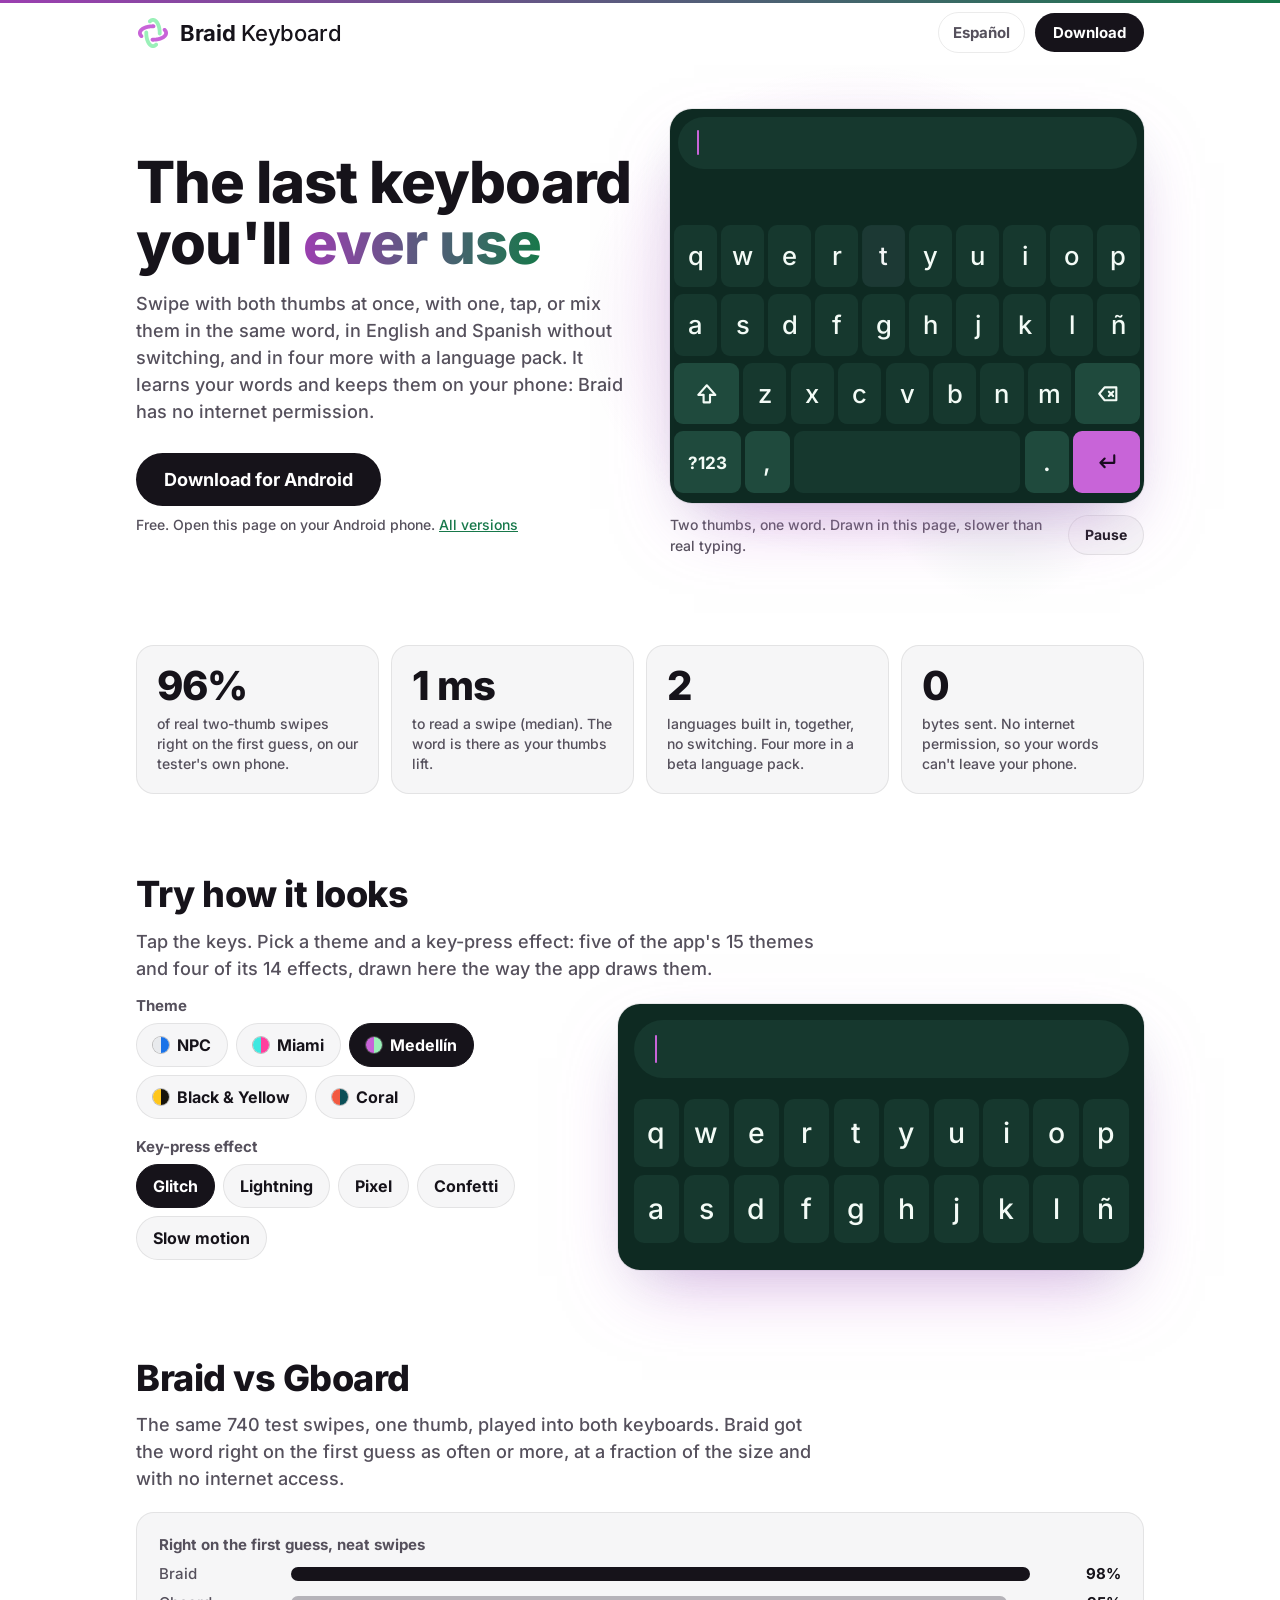
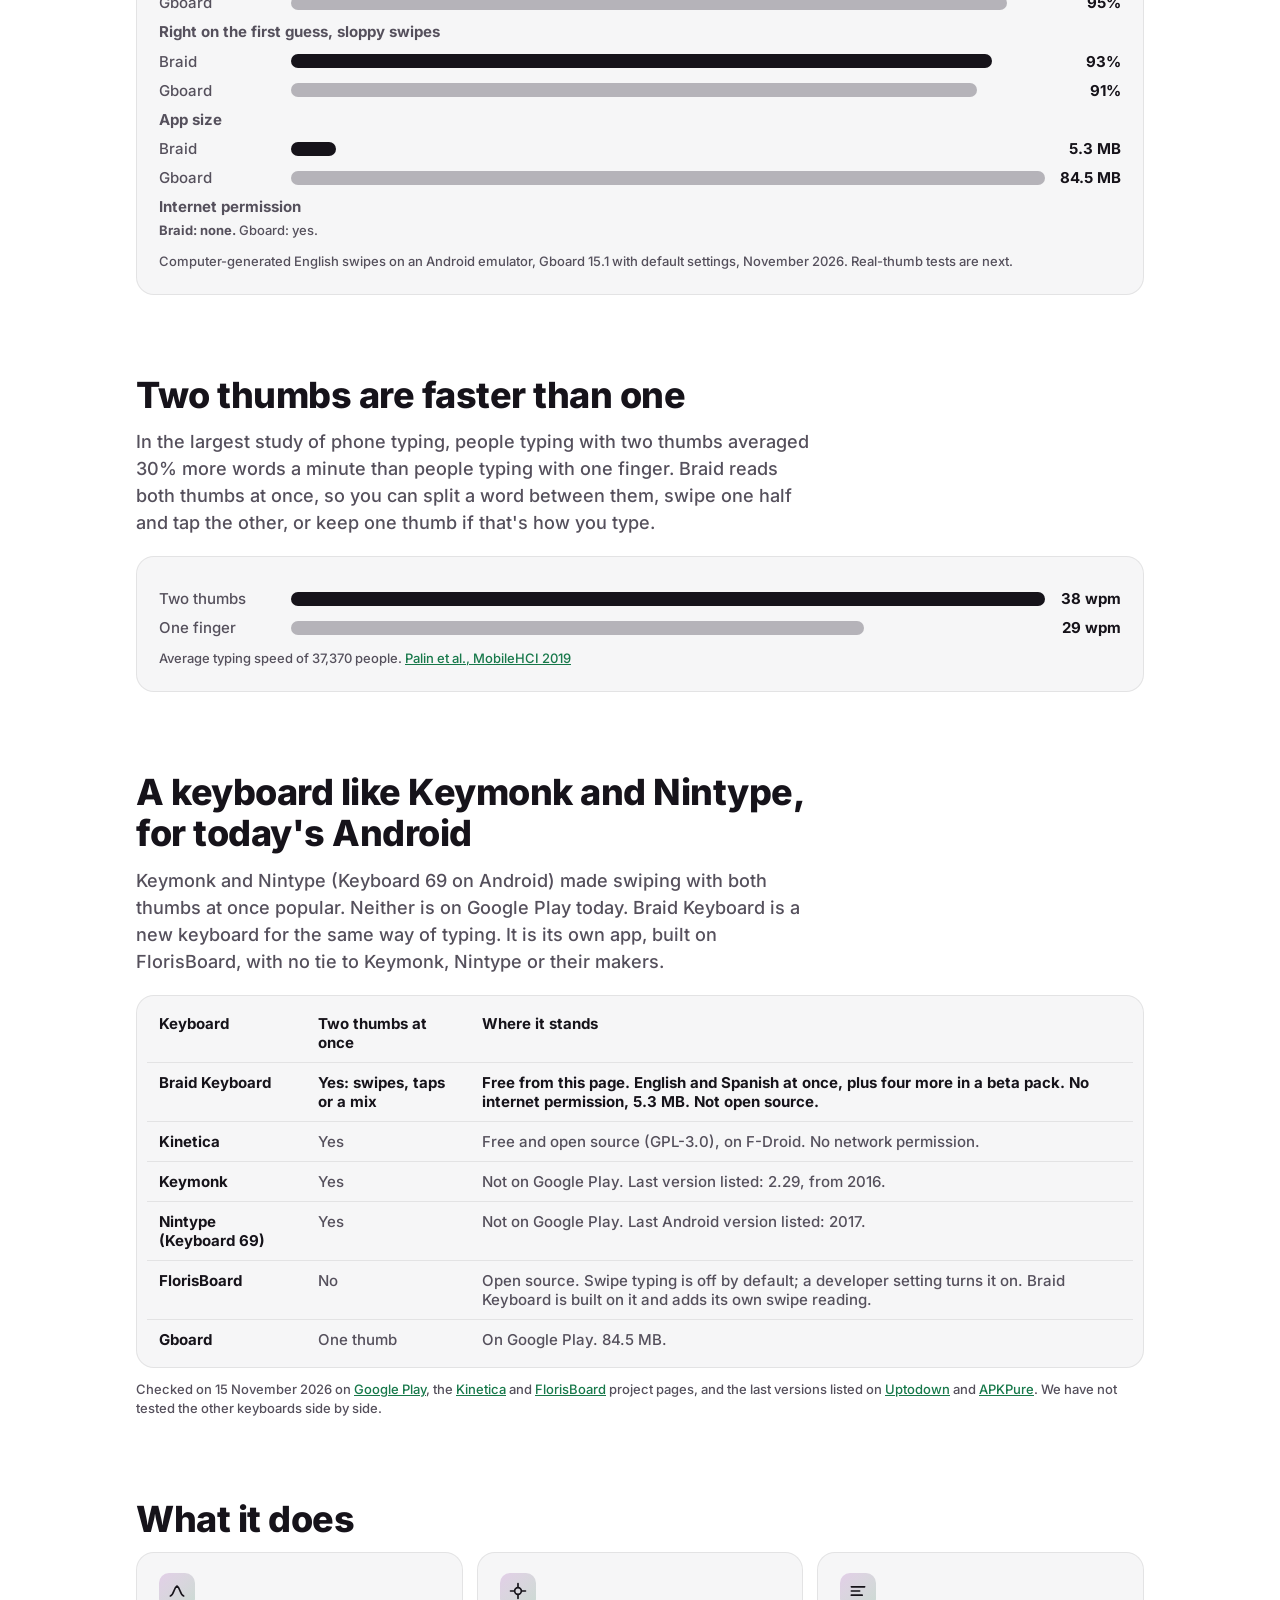
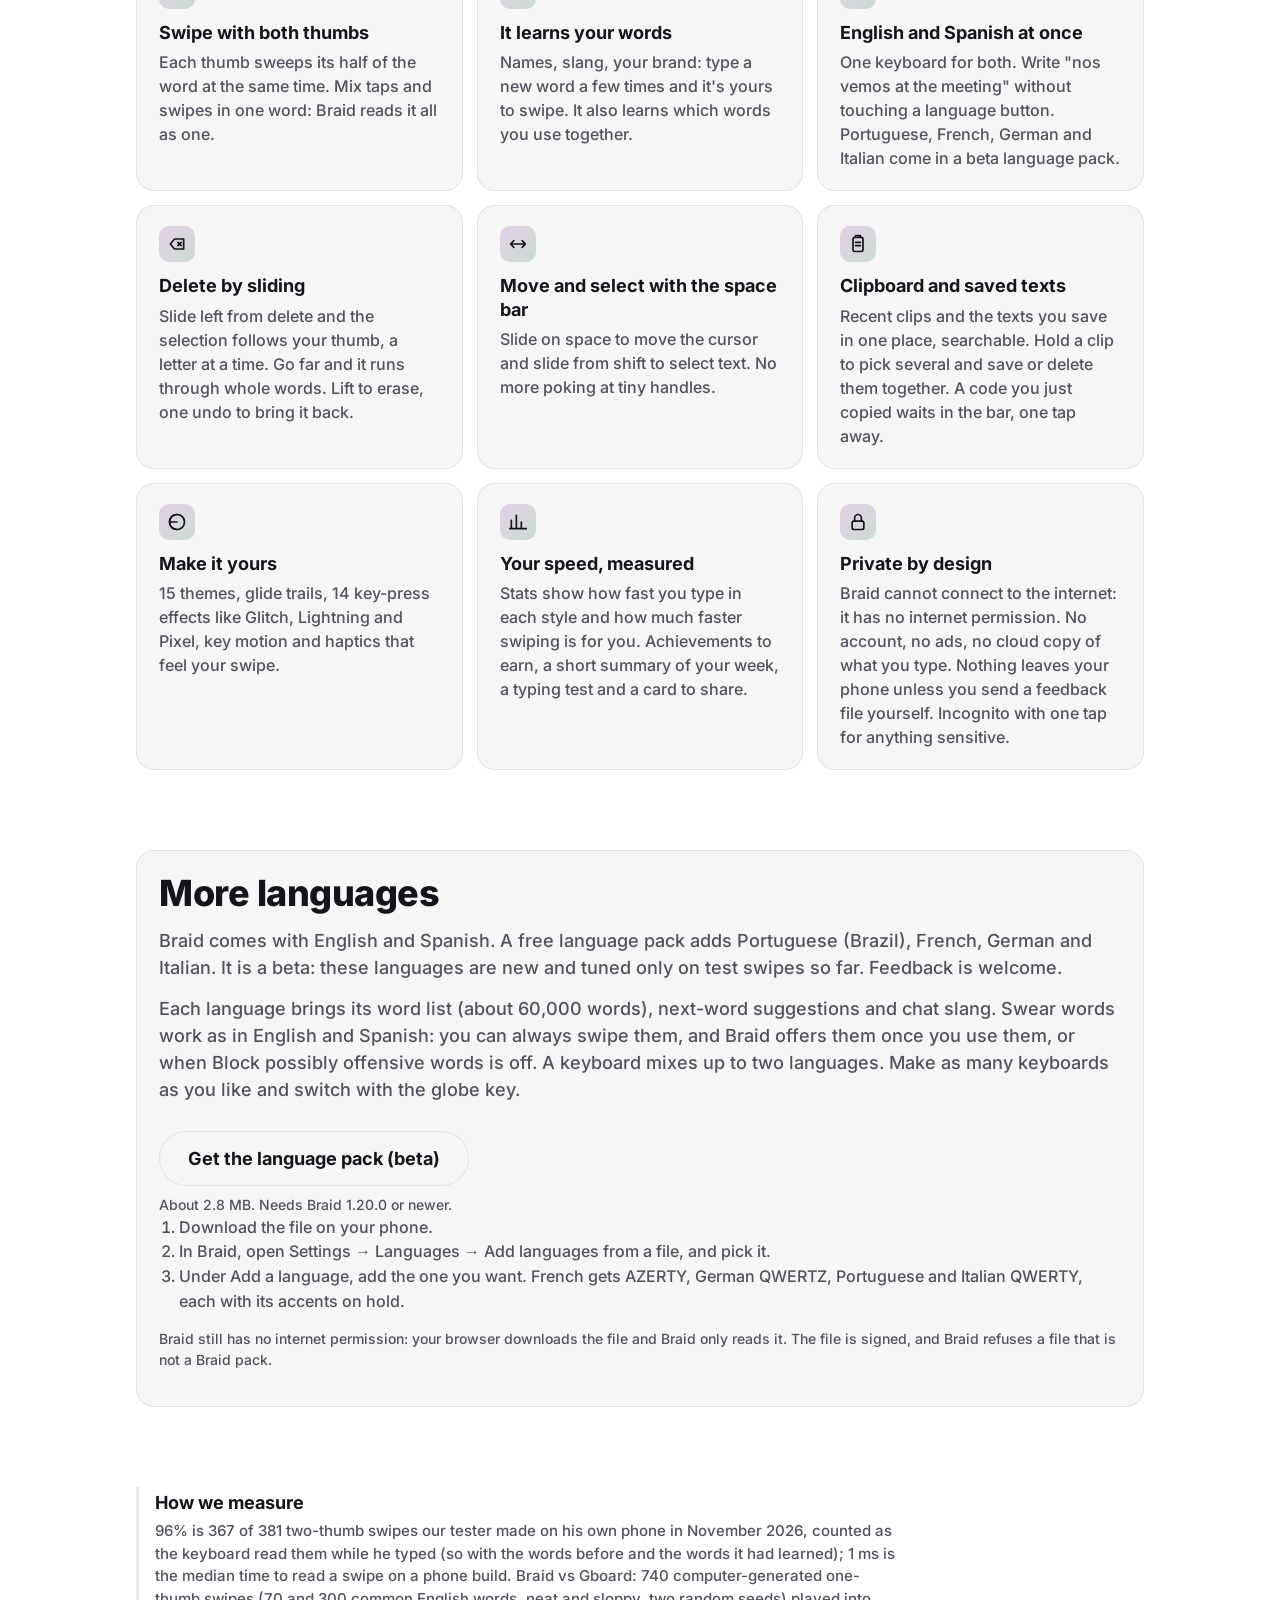
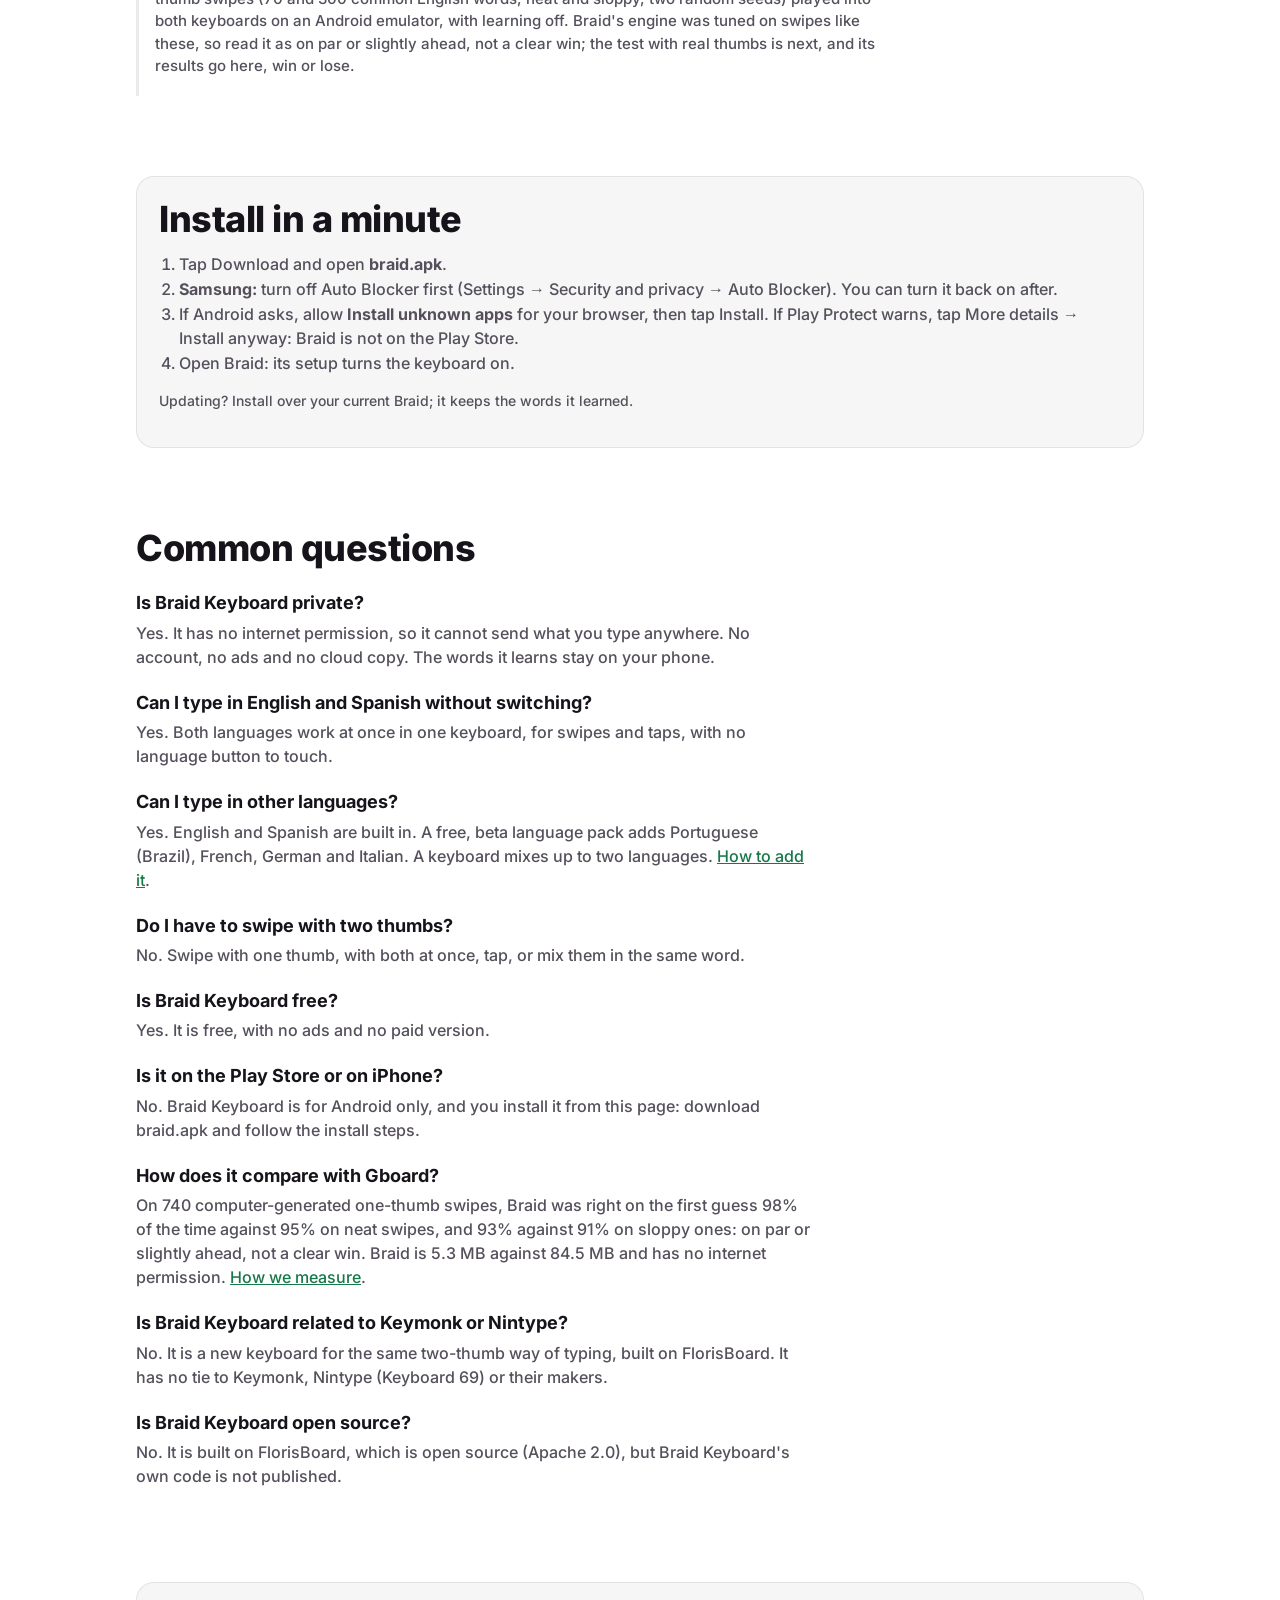
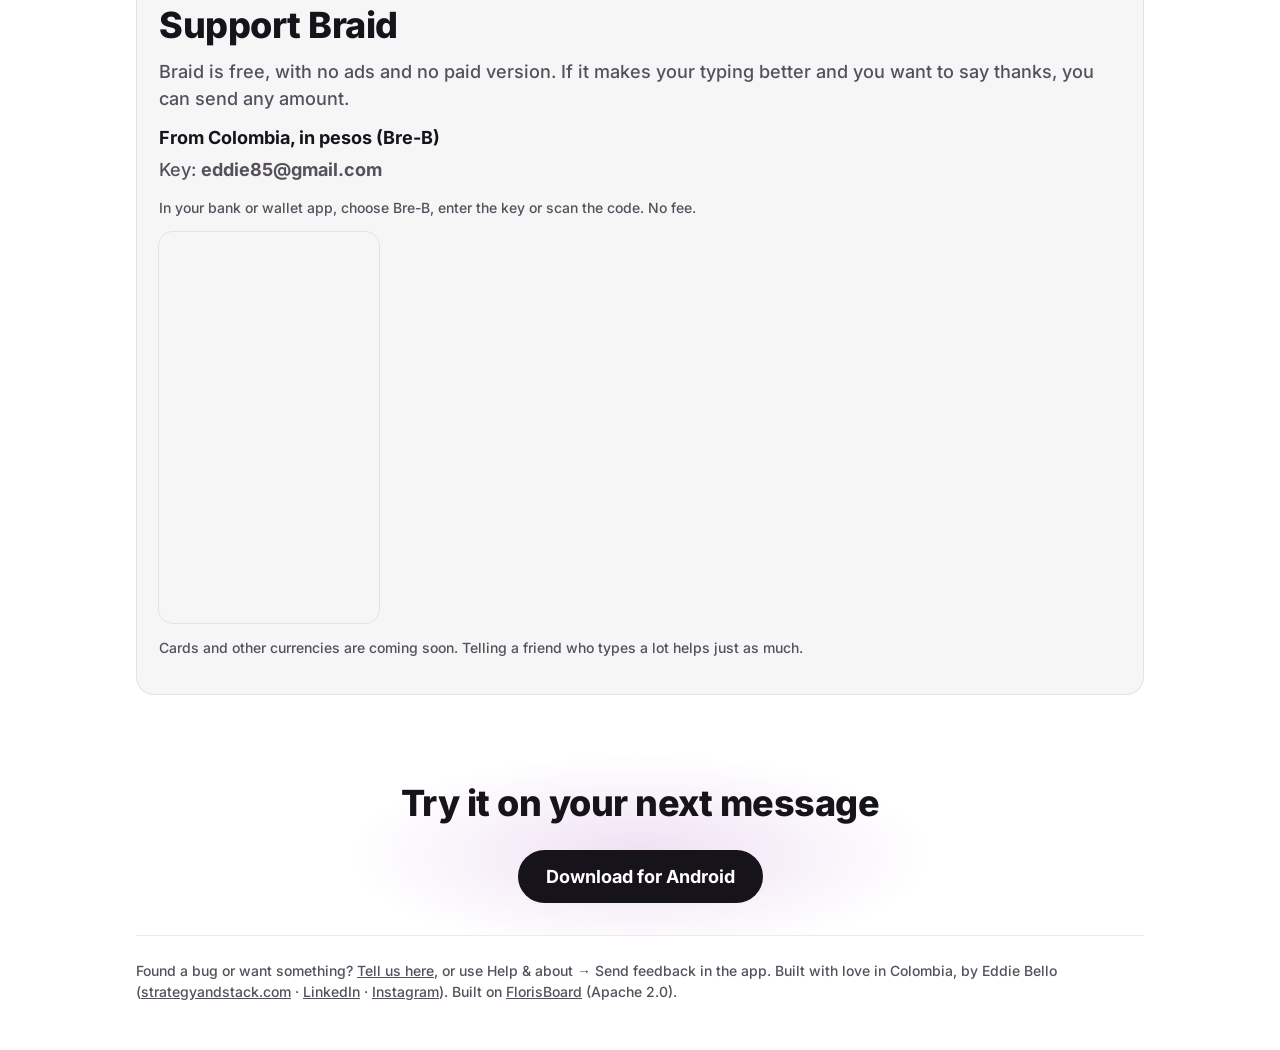
==== commit 35124137: "Footer: links to strategyandstack.com, LinkedIn and Instagram Co-Authored-By: Claude Opus 5.5 <norep" ====
--- a/docs/index.html
+++ b/docs/index.html
@@ -234,7 +234,7 @@
     <a class="btn" href="https://github.com/eddie85u/braidkeyboard/releases/latest/download/braid.apk">Download for Android</a>
   </div>
   </main>
-  <footer>Found a bug or want something? <a href="https://github.com/eddie85u/braidkeyboard/issues">Tell us here</a>, or use Help &amp; about → Send feedback in the app. Built with love in Colombia, by Eddie Bello. Built on <a href="https://github.com/florisboard/florisboard">FlorisBoard</a> (Apache 2.0).</footer>
+  <footer>Found a bug or want something? <a href="https://github.com/eddie85u/braidkeyboard/issues">Tell us here</a>, or use Help &amp; about → Send feedback in the app. Built with love in Colombia, by Eddie Bello (<a href="https://strategyandstack.com/">strategyandstack.com</a> · <a href="https://www.linkedin.com/in/eddiebello/">LinkedIn</a> · <a href="https://www.instagram.com/eddie85u/">Instagram</a>). Built on <a href="https://github.com/florisboard/florisboard">FlorisBoard</a> (Apache 2.0).</footer>
 </div>
 </body>
 </html>
